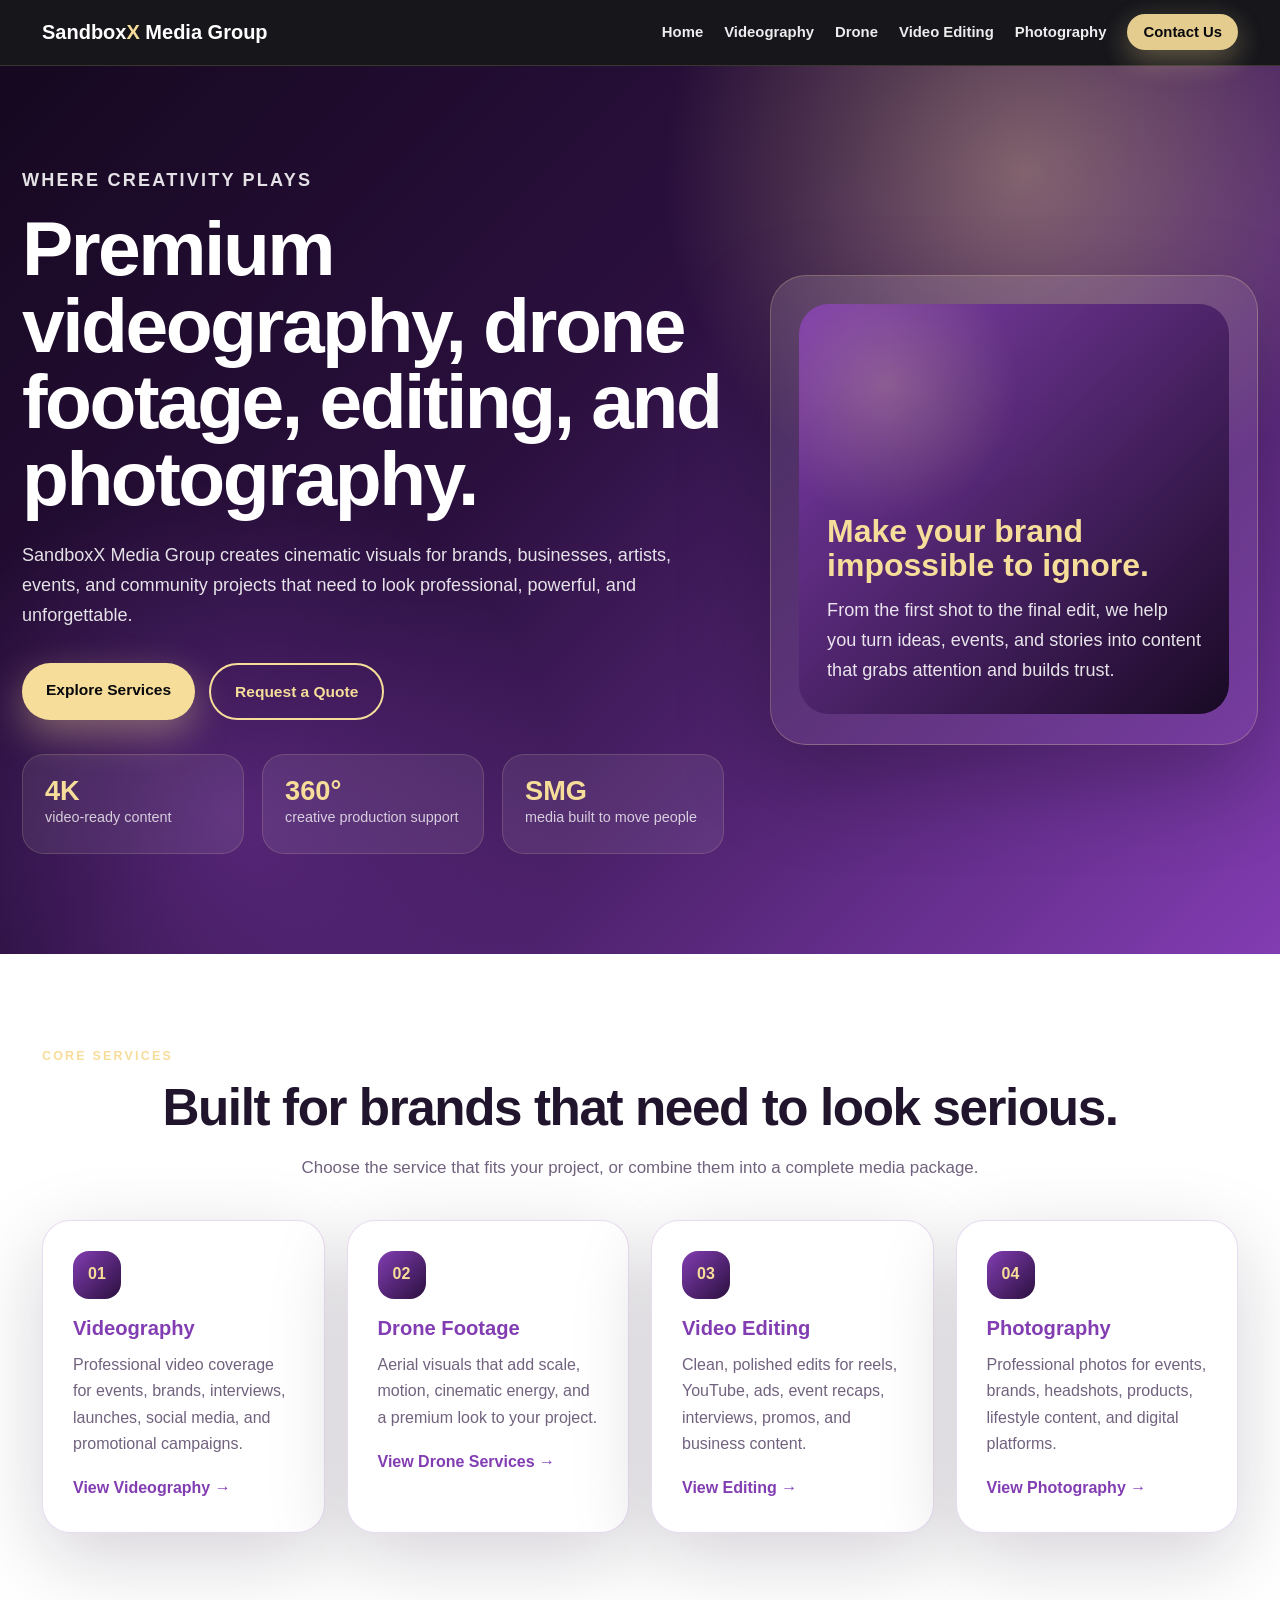
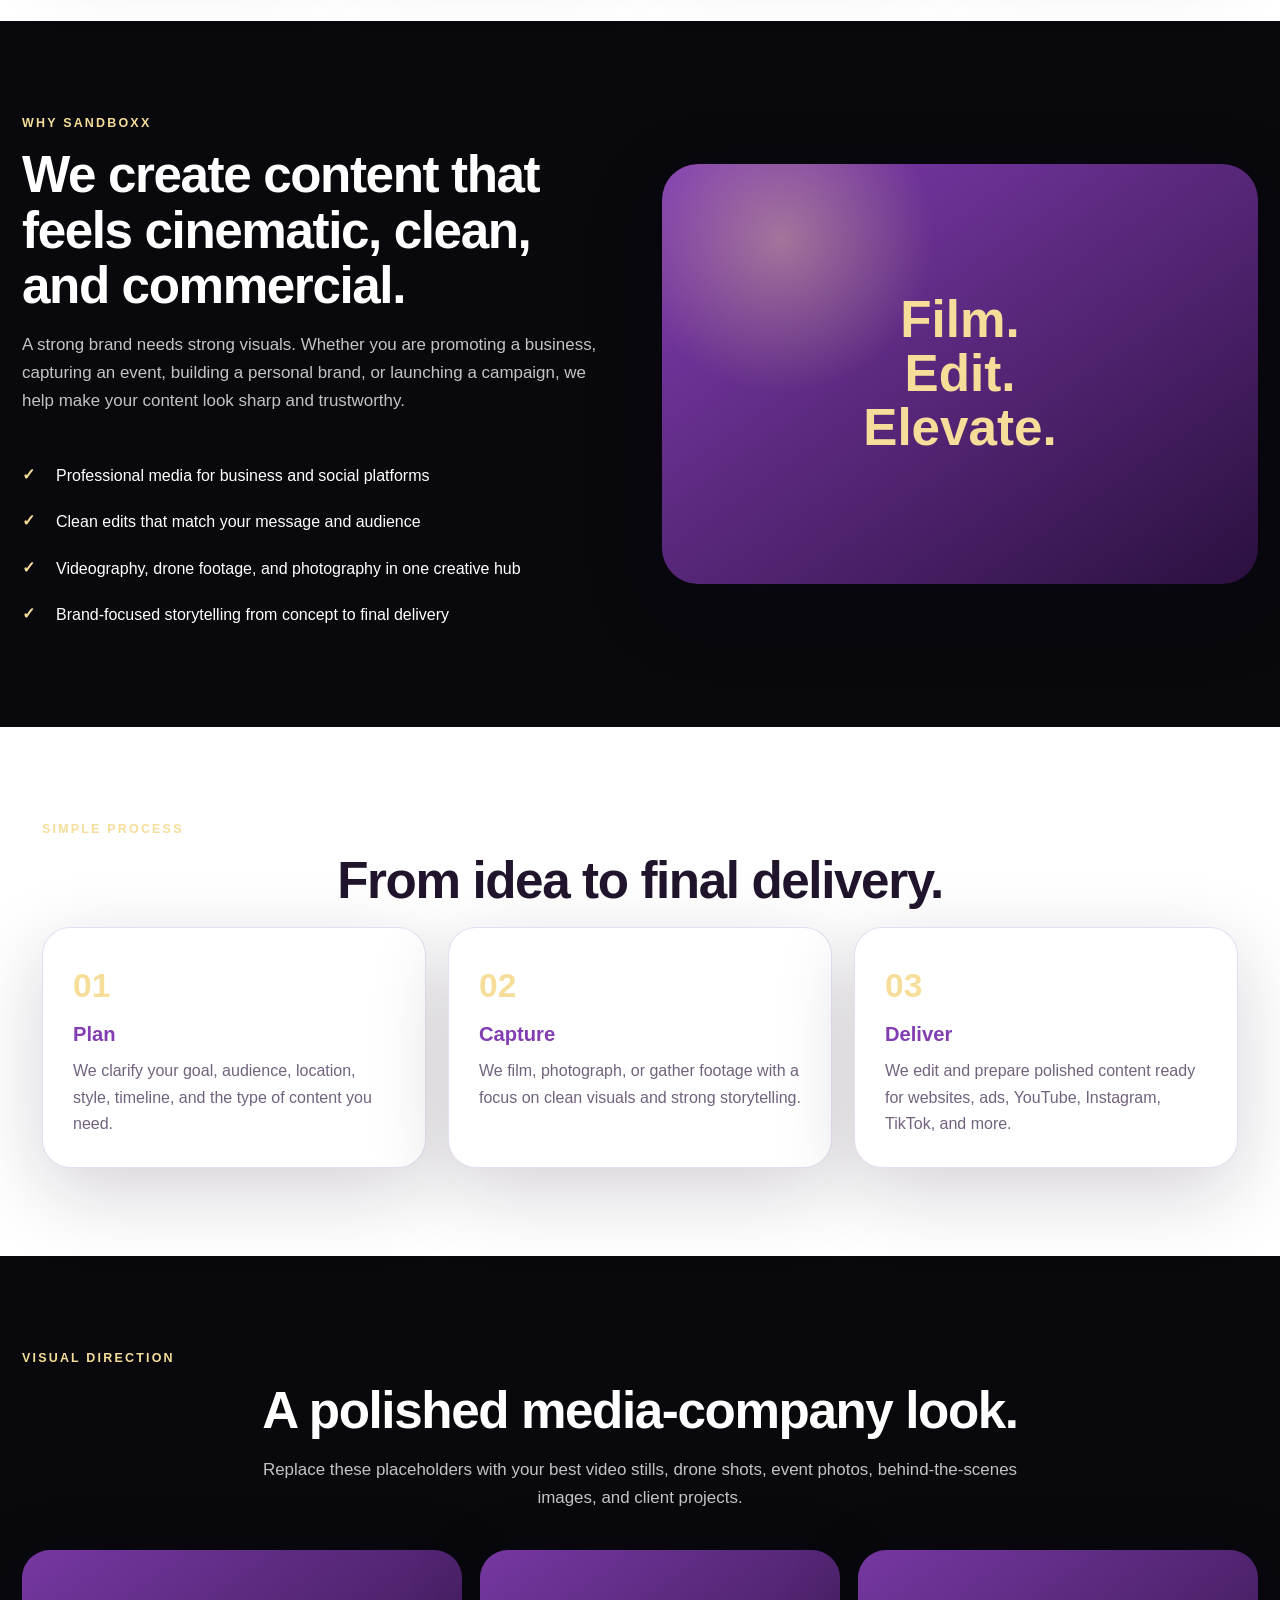
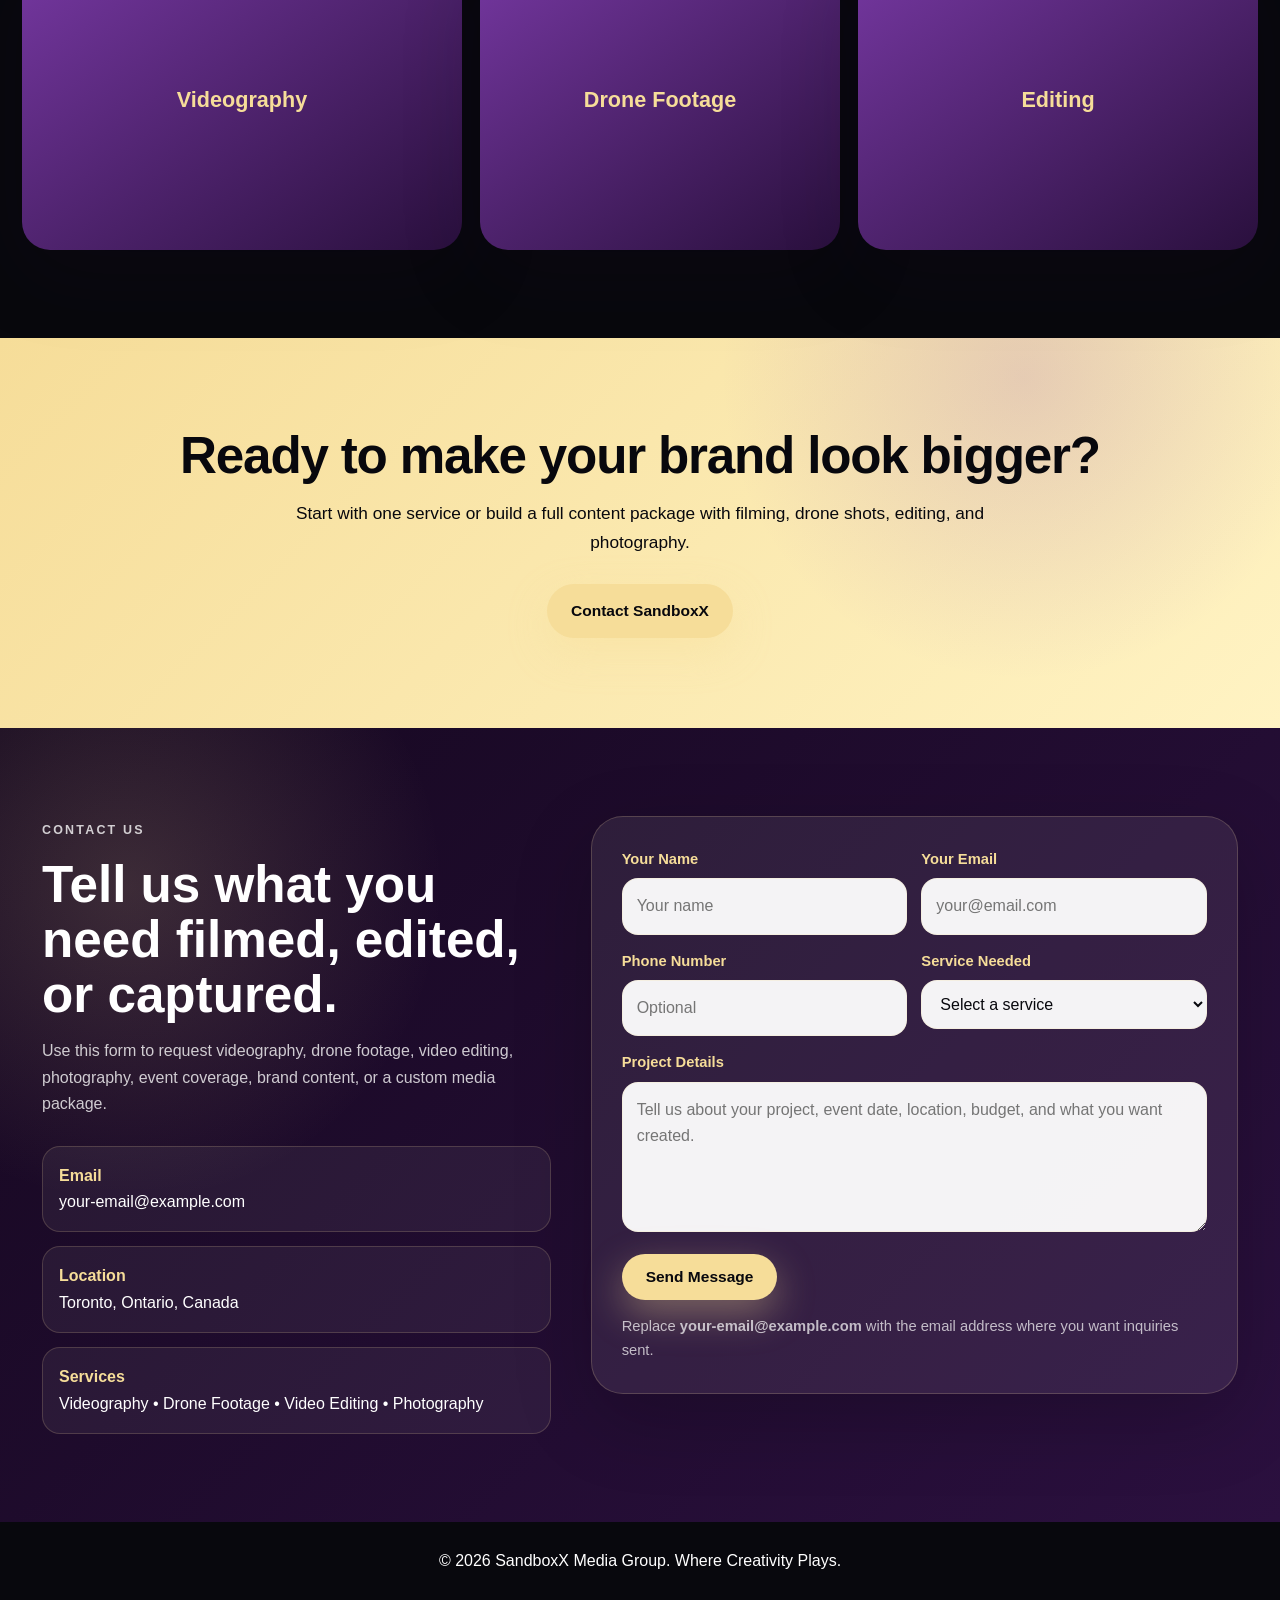
==== index.html @ 123b8647 "Add files via upload" ====
<!DOCTYPE html><html lang="en"><head><meta charset="UTF-8"><meta name="viewport" content="width=device-width, initial-scale=1.0"><title>SandboxX Media Group | Videography, Drone, Editing & Photography</title><meta name="description" content="SandboxX Media Group is a Canadian creative media company offering professional videography, drone footage, video editing, and photography for brands, businesses, events, artists, and community projects."><meta property="og:title" content="SandboxX Media Group | Videography, Drone, Editing & Photography"><meta property="og:description" content="SandboxX Media Group is a Canadian creative media company offering professional videography, drone footage, video editing, and photography for brands, businesses, events, artists, and community projects."><meta property="og:type" content="website"><link rel="stylesheet" href="style.css"></head><body><header class="site-header"><nav class="navbar"><a href="index.html" class="logo">Sandbox<span>X</span> Media Group</a><button class="menu-toggle" id="menuToggle" aria-label="Open menu">☰</button><ul class="nav-links" id="navLinks"><li><a href="index.html">Home</a></li><li><a href="videography.html">Videography</a></li><li><a href="drone.html">Drone</a></li><li><a href="editing.html">Video Editing</a></li><li><a href="photography.html">Photography</a></li><li><a class="nav-button" href="index.html#contact">Contact Us</a></li></ul></nav></header><main><section class="hero"><div class="hero-inner"><div><p class="eyebrow">Where Creativity Plays</p><h1>Premium videography, drone footage, editing, and photography.</h1><p>SandboxX Media Group creates cinematic visuals for brands, businesses, artists, events, and community projects that need to look professional, powerful, and unforgettable.</p><div class="hero-actions"><a href="videography.html" class="btn btn-primary">Explore Services</a><a href="#contact" class="btn btn-secondary">Request a Quote</a></div><div class="stats"><div class="stat"><strong>4K</strong><span>video-ready content</span></div><div class="stat"><strong>360°</strong><span>creative production support</span></div><div class="stat"><strong>SMG</strong><span>media built to move people</span></div></div></div><div class="hero-panel"><div class="camera-card"><h2>Make your brand impossible to ignore.</h2><p>From the first shot to the final edit, we help you turn ideas, events, and stories into content that grabs attention and builds trust.</p></div></div></div></section><section class="section"><p class="eyebrow center">Core Services</p><h2 class="center">Built for brands that need to look serious.</h2><p class="section-intro center">Choose the service that fits your project, or combine them into a complete media package.</p><div class="grid service-grid"><article class="card"><div class="card-icon">01</div><h3>Videography</h3><p>Professional video coverage for events, brands, interviews, launches, social media, and promotional campaigns.</p><a class="card-link" href="videography.html">View Videography →</a></article><article class="card"><div class="card-icon">02</div><h3>Drone Footage</h3><p>Aerial visuals that add scale, motion, cinematic energy, and a premium look to your project.</p><a class="card-link" href="drone.html">View Drone Services →</a></article><article class="card"><div class="card-icon">03</div><h3>Video Editing</h3><p>Clean, polished edits for reels, YouTube, ads, event recaps, interviews, promos, and business content.</p><a class="card-link" href="editing.html">View Editing →</a></article><article class="card"><div class="card-icon">04</div><h3>Photography</h3><p>Professional photos for events, brands, headshots, products, lifestyle content, and digital platforms.</p><a class="card-link" href="photography.html">View Photography →</a></article></div></section><section class="section section-dark"><div class="split"><div><p class="eyebrow">Why SandboxX</p><h2>We create content that feels cinematic, clean, and commercial.</h2><p class="section-intro" style="margin-left:0">A strong brand needs strong visuals. Whether you are promoting a business, capturing an event, building a personal brand, or launching a campaign, we help make your content look sharp and trustworthy.</p><ul class="check-list"><li>Professional media for business and social platforms</li><li>Clean edits that match your message and audience</li><li>Videography, drone footage, and photography in one creative hub</li><li>Brand-focused storytelling from concept to final delivery</li></ul></div><div class="visual-box">Film.<br>Edit.<br>Elevate.</div></div></section><section class="section"><p class="eyebrow center">Simple Process</p><h2 class="center">From idea to final delivery.</h2><div class="grid process-grid"><article class="card"><div class="process-number">01</div><h3>Plan</h3><p>We clarify your goal, audience, location, style, timeline, and the type of content you need.</p></article><article class="card"><div class="process-number">02</div><h3>Capture</h3><p>We film, photograph, or gather footage with a focus on clean visuals and strong storytelling.</p></article><article class="card"><div class="process-number">03</div><h3>Deliver</h3><p>We edit and prepare polished content ready for websites, ads, YouTube, Instagram, TikTok, and more.</p></article></div></section><section class="section section-dark"><p class="eyebrow center">Visual Direction</p><h2 class="center">A polished media-company look.</h2><p class="section-intro center">Replace these placeholders with your best video stills, drone shots, event photos, behind-the-scenes images, and client projects.</p><div class="gallery-strip"><div class="gallery-item tall">Videography</div><div class="gallery-item">Drone Footage</div><div class="gallery-item tall">Editing</div></div></section><section class="cta"><h2>Ready to make your brand look bigger?</h2><p>Start with one service or build a full content package with filming, drone shots, editing, and photography.</p><a href="#contact" class="btn btn-primary">Contact SandboxX</a></section><section class="contact-section" id="contact"><div class="contact-wrap"><div class="contact-details"><p class="eyebrow">Contact Us</p><h2>Tell us what you need filmed, edited, or captured.</h2><p>Use this form to request videography, drone footage, video editing, photography, event coverage, brand content, or a custom media package.</p><div class="contact-list"><div><strong>Email</strong>your-email@example.com</div><div><strong>Location</strong>Toronto, Ontario, Canada</div><div><strong>Services</strong>Videography • Drone Footage • Video Editing • Photography</div></div></div><form class="contact-form" action="https://formsubmit.co/your-email@example.com" method="POST"><input type="hidden" name="_subject" value="New SandboxX Media Group Website Inquiry"><input type="hidden" name="_captcha" value="false"><input type="hidden" name="_template" value="table"><div class="form-row"><div class="form-group"><label for="name">Your Name</label><input id="name" name="name" type="text" placeholder="Your name" required></div><div class="form-group"><label for="email">Your Email</label><input id="email" name="email" type="email" placeholder="your@email.com" required></div></div><div class="form-row"><div class="form-group"><label for="phone">Phone Number</label><input id="phone" name="phone" type="tel" placeholder="Optional"></div><div class="form-group"><label for="service">Service Needed</label><select id="service" name="service" required><option value="">Select a service</option><option>Videography</option><option>Drone Footage</option><option>Video Editing</option><option>Photography</option><option>Full Media Package</option><option>Other</option></select></div></div><div class="form-group"><label for="message">Project Details</label><textarea id="message" name="message" placeholder="Tell us about your project, event date, location, budget, and what you want created." required></textarea></div><button class="btn btn-primary" type="submit">Send Message</button><p class="form-note">Replace <strong>your-email@example.com</strong> with the email address where you want inquiries sent.</p></form></div></section></main><footer><p>© <span id="year"></span> SandboxX Media Group. Where Creativity Plays.</p></footer><script src="script.js"></script></body></html>
---- style.css ----
/* SandboxX Media Group Website | Purple #823db2 | Gold #f6dd99 */
:root{--purple:#823db2;--gold:#f6dd99;--dark:#08080d;--deep:#160820;--purple-dark:#2b103f;--white:#fff;--soft:#f8f4fb;--text:#21152d;--muted:#71627e;--line:rgba(130,61,178,.18);--shadow:0 24px 80px rgba(22,8,32,.18);--radius:28px}*{box-sizing:border-box;margin:0;padding:0}html{scroll-behavior:smooth}body{font-family:Arial,Helvetica,sans-serif;color:var(--text);background:#fff;line-height:1.65}a{text-decoration:none;color:inherit}.site-header{position:sticky;top:0;z-index:1000;background:rgba(8,8,13,.94);backdrop-filter:blur(16px);border-bottom:1px solid rgba(246,221,153,.16)}.navbar{max-width:1240px;margin:auto;padding:16px 22px;display:flex;align-items:center;justify-content:space-between}.logo{color:#fff;font-size:1.25rem;font-weight:900}.logo span{color:var(--gold)}.nav-links{list-style:none;display:flex;gap:21px;align-items:center}.nav-links a{color:#fff;font-size:.93rem;font-weight:800;opacity:.92;transition:.2s}.nav-links a:hover,.nav-links a.active{color:var(--gold);opacity:1}.nav-button{padding:10px 16px;border-radius:999px;background:var(--gold);color:#08080d!important;box-shadow:0 10px 30px rgba(246,221,153,.38)}.menu-toggle{display:none;background:transparent;border:none;color:#fff;font-size:2rem;cursor:pointer}.hero{min-height:92vh;color:#fff;display:flex;align-items:center;padding:100px 22px;background:radial-gradient(circle at 80% 12%,rgba(246,221,153,.38),transparent 28%),radial-gradient(circle at 18% 84%,rgba(130,61,178,.45),transparent 26%),linear-gradient(135deg,var(--deep),var(--purple-dark) 42%,var(--purple));overflow:hidden}.hero-inner{max-width:1240px;margin:auto;width:100%;display:grid;grid-template-columns:1.18fr .82fr;gap:46px;align-items:center}.eyebrow{display:inline-block;color:var(--gold);text-transform:uppercase;letter-spacing:2.2px;font-size:.78rem;font-weight:900;margin-bottom:14px}.hero h1,.page-hero h1{font-size:clamp(2.45rem,6vw,5.8rem);line-height:1;letter-spacing:-2.5px;margin-bottom:24px}.hero p,.page-hero p{font-size:1.13rem;color:rgba(255,255,255,.88);max-width:760px}.hero-actions,.actions{display:flex;flex-wrap:wrap;gap:14px;margin-top:32px}.btn{display:inline-block;border-radius:999px;padding:14px 24px;font-weight:900;transition:.2s;border:0;cursor:pointer;font-size:.97rem}.btn:hover{transform:translateY(-2px)}.btn-primary{background:var(--gold);color:#08080d;box-shadow:0 14px 38px rgba(246,221,153,.38)}.btn-secondary{color:var(--gold);border:2px solid var(--gold);background:transparent}.hero-panel{min-height:470px;border-radius:36px;padding:28px;background:linear-gradient(145deg,rgba(255,255,255,.12),rgba(255,255,255,.04));border:1px solid rgba(246,221,153,.25);box-shadow:0 35px 90px rgba(0,0,0,.25);overflow:hidden}.camera-card{height:100%;min-height:410px;border-radius:30px;background:radial-gradient(circle at 20% 20%,rgba(246,221,153,.24),transparent 28%),linear-gradient(135deg,rgba(130,61,178,.92),rgba(22,8,32,.96));display:flex;flex-direction:column;justify-content:flex-end;padding:28px}.camera-card h2{color:var(--gold);font-size:2rem;line-height:1.05;margin-bottom:14px}.stats{display:grid;grid-template-columns:repeat(3,1fr);gap:18px;margin-top:34px}.stat{padding:22px;border-radius:22px;background:rgba(255,255,255,.08);border:1px solid rgba(246,221,153,.16)}.stat strong{display:block;color:var(--gold);font-size:1.7rem;line-height:1}.stat span{color:rgba(255,255,255,.76);font-size:.9rem}.section{max-width:1240px;margin:auto;padding:88px 22px}.section-dark{max-width:none;background:var(--dark);color:#fff}.section-dark>*{max-width:1240px;margin-left:auto;margin-right:auto}.center{text-align:center}.section h2{font-size:clamp(2rem,4vw,3.5rem);line-height:1.08;letter-spacing:-1.4px;margin-bottom:18px}.section-intro{max-width:790px;margin:0 auto 38px;color:var(--muted);font-size:1.06rem}.section-dark .section-intro{color:rgba(255,255,255,.76)}.grid{display:grid;gap:22px}.service-grid{grid-template-columns:repeat(4,1fr)}.process-grid,.package-grid{grid-template-columns:repeat(3,1fr)}.card{border-radius:var(--radius);padding:30px;background:#fff;border:1px solid var(--line);box-shadow:var(--shadow);transition:.22s}.card:hover{transform:translateY(-6px);border-color:rgba(130,61,178,.34)}.section-dark .card{background:rgba(255,255,255,.07);border:1px solid rgba(246,221,153,.16);box-shadow:none}.card-icon{width:48px;height:48px;border-radius:16px;background:linear-gradient(135deg,var(--purple),var(--purple-dark));color:var(--gold);display:grid;place-items:center;font-weight:900;margin-bottom:18px}.card h3{color:var(--purple);font-size:1.26rem;line-height:1.15;margin-bottom:12px}.section-dark .card h3{color:var(--gold)}.card p{color:var(--muted)}.section-dark .card p{color:rgba(255,255,255,.75)}.card-link{display:inline-block;margin-top:18px;color:var(--purple);font-weight:900}.section-dark .card-link{color:var(--gold)}.split{display:grid;grid-template-columns:1fr 1fr;gap:44px;align-items:center}.visual-box{min-height:420px;border-radius:36px;background:radial-gradient(circle at 20% 18%,rgba(246,221,153,.38),transparent 26%),linear-gradient(145deg,var(--purple),var(--purple-dark));color:var(--gold);display:grid;place-items:center;text-align:center;padding:34px;box-shadow:var(--shadow);font-size:clamp(1.8rem,4vw,3.2rem);font-weight:900;line-height:1.05}.check-list{list-style:none;margin-top:22px}.check-list li{position:relative;padding:10px 0 10px 34px}.check-list li:before{content:'✓';position:absolute;left:0;top:9px;color:var(--purple);font-weight:900}.section-dark .check-list li:before{color:var(--gold)}.process-number{color:var(--gold);font-size:2.1rem;font-weight:900;margin-bottom:10px}.page-hero{color:#fff;padding:96px 22px;background:radial-gradient(circle at 78% 14%,rgba(246,221,153,.36),transparent 26%),linear-gradient(135deg,var(--deep),var(--purple-dark) 50%,var(--purple))}.page-hero-inner{max-width:1240px;margin:auto}.gallery-strip{display:grid;grid-template-columns:1.1fr .9fr 1fr;gap:18px;margin-top:38px}.gallery-item{min-height:230px;border-radius:28px;background:linear-gradient(145deg,rgba(130,61,178,.9),rgba(43,16,63,.96));color:var(--gold);display:grid;place-items:center;text-align:center;padding:24px;font-weight:900;font-size:1.35rem;box-shadow:var(--shadow)}.gallery-item.tall{min-height:300px}.cta{text-align:center;padding:90px 22px;background:radial-gradient(circle at 80% 10%,rgba(130,61,178,.18),transparent 28%),linear-gradient(135deg,var(--gold),#fff3c3);color:#08080d}.cta h2{font-size:clamp(2rem,4vw,3.4rem);line-height:1.08;letter-spacing:-1.2px;margin-bottom:16px}.cta p{max-width:760px;margin:0 auto 28px;font-size:1.08rem}.contact-section{max-width:none;background:radial-gradient(circle at 10% 20%,rgba(246,221,153,.16),transparent 24%),linear-gradient(135deg,var(--deep),var(--purple-dark));color:#fff}.contact-wrap{max-width:1240px;margin:auto;padding:88px 22px;display:grid;grid-template-columns:.88fr 1.12fr;gap:40px;align-items:start}.contact-details h2{font-size:clamp(2rem,4vw,3.2rem);line-height:1.08;margin-bottom:16px}.contact-details p{color:rgba(255,255,255,.78);margin-bottom:16px}.contact-list{margin-top:28px;display:grid;gap:14px}.contact-list div{border:1px solid rgba(246,221,153,.18);background:rgba(255,255,255,.06);padding:16px;border-radius:18px}.contact-list strong{display:block;color:var(--gold)}.contact-form{background:rgba(255,255,255,.08);border:1px solid rgba(246,221,153,.2);border-radius:32px;padding:30px;box-shadow:0 25px 80px rgba(0,0,0,.2)}.form-row{display:grid;grid-template-columns:1fr 1fr;gap:14px}.form-group{margin-bottom:14px}label{display:block;color:var(--gold);font-weight:800;margin-bottom:7px;font-size:.92rem}input,select,textarea{width:100%;border:1px solid rgba(246,221,153,.22);background:rgba(255,255,255,.95);color:#08080d;padding:14px;border-radius:16px;font:inherit;outline:0}textarea{min-height:150px;resize:vertical}input:focus,select:focus,textarea:focus{border-color:var(--gold);box-shadow:0 0 0 4px rgba(246,221,153,.18)}.form-note{color:rgba(255,255,255,.7);margin-top:14px;font-size:.92rem}footer{background:var(--dark);color:#fff;text-align:center;padding:26px 18px}@media(max-width:1000px){.hero-inner,.split,.service-grid,.process-grid,.package-grid,.gallery-strip,.contact-wrap{grid-template-columns:1fr}.hero{min-height:auto}.stats{grid-template-columns:1fr}}@media(max-width:780px){.menu-toggle{display:block}.nav-links{display:none;position:absolute;top:67px;left:0;right:0;background:var(--dark);flex-direction:column;padding:22px;text-align:center;border-bottom:1px solid rgba(246,221,153,.15)}.nav-links.active{display:flex}.form-row{grid-template-columns:1fr}.hero h1,.page-hero h1{letter-spacing:-1.4px}.section,.contact-wrap{padding:70px 18px}}
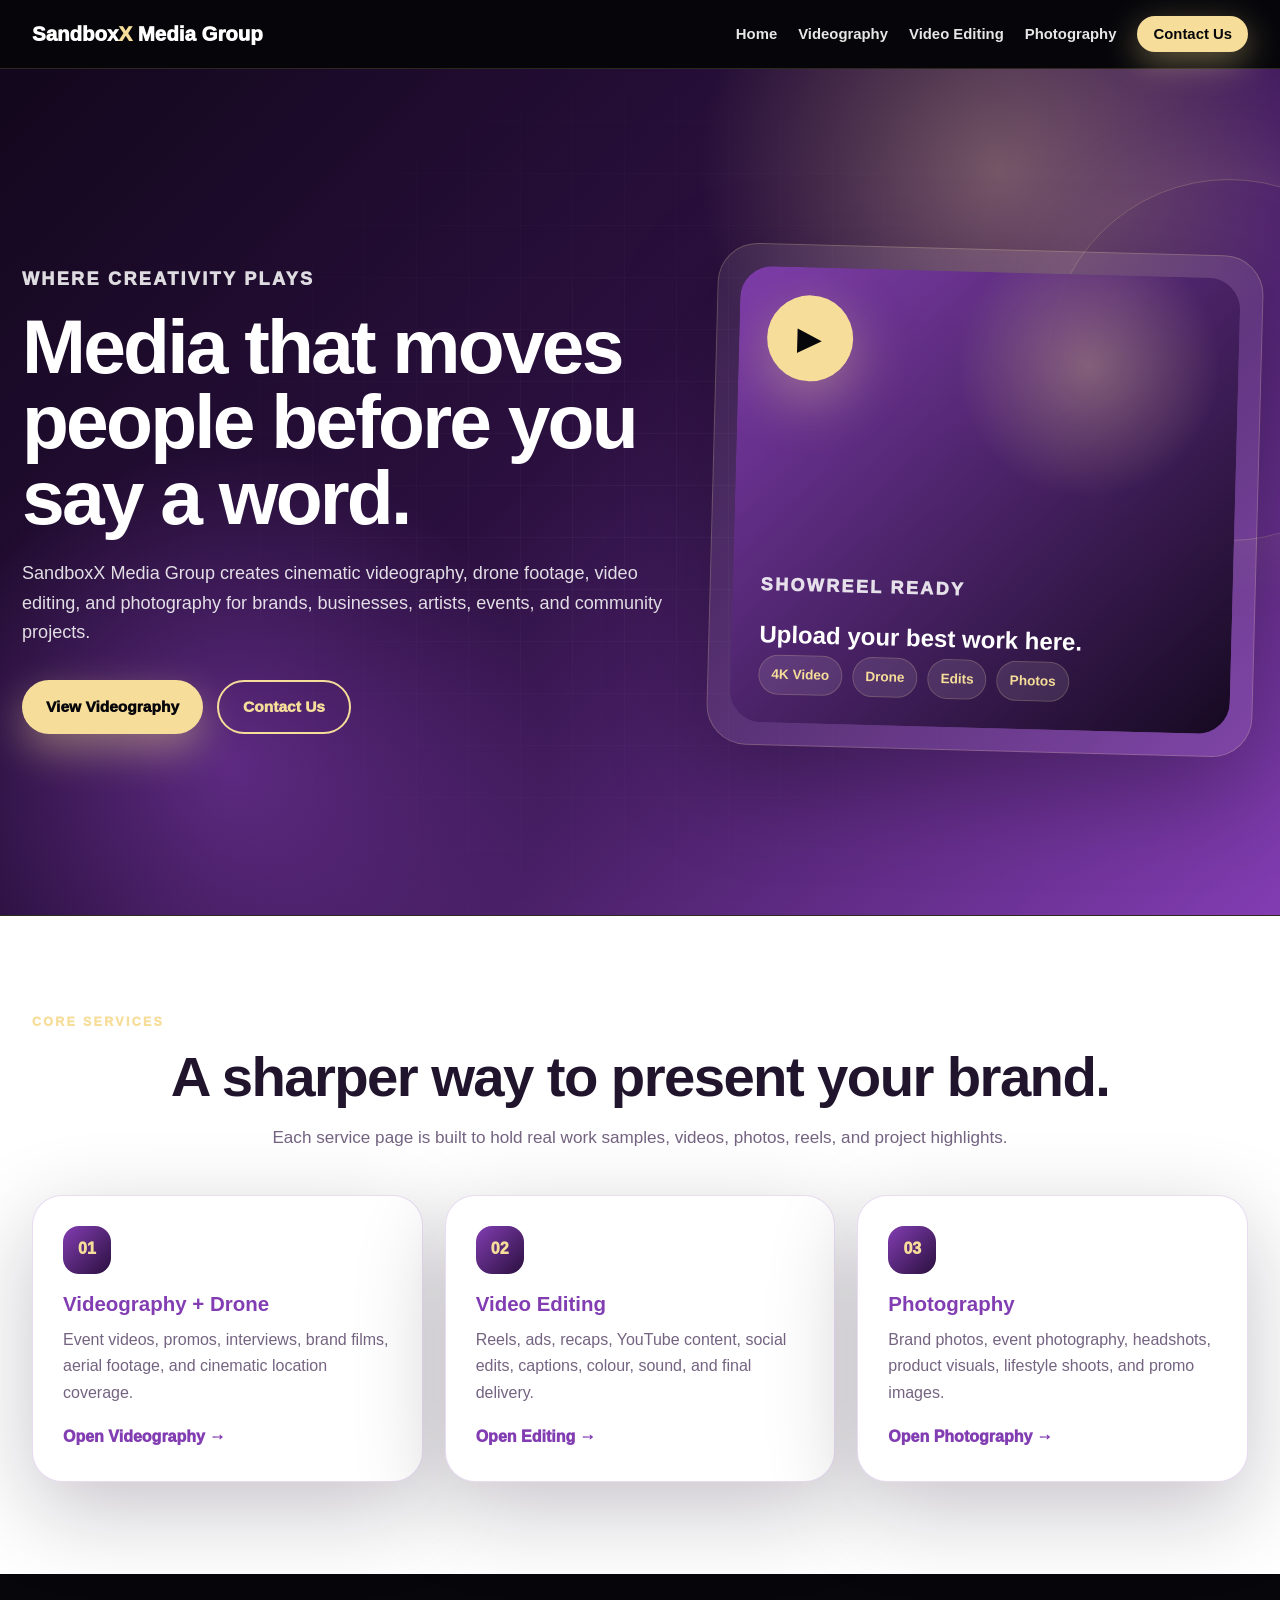
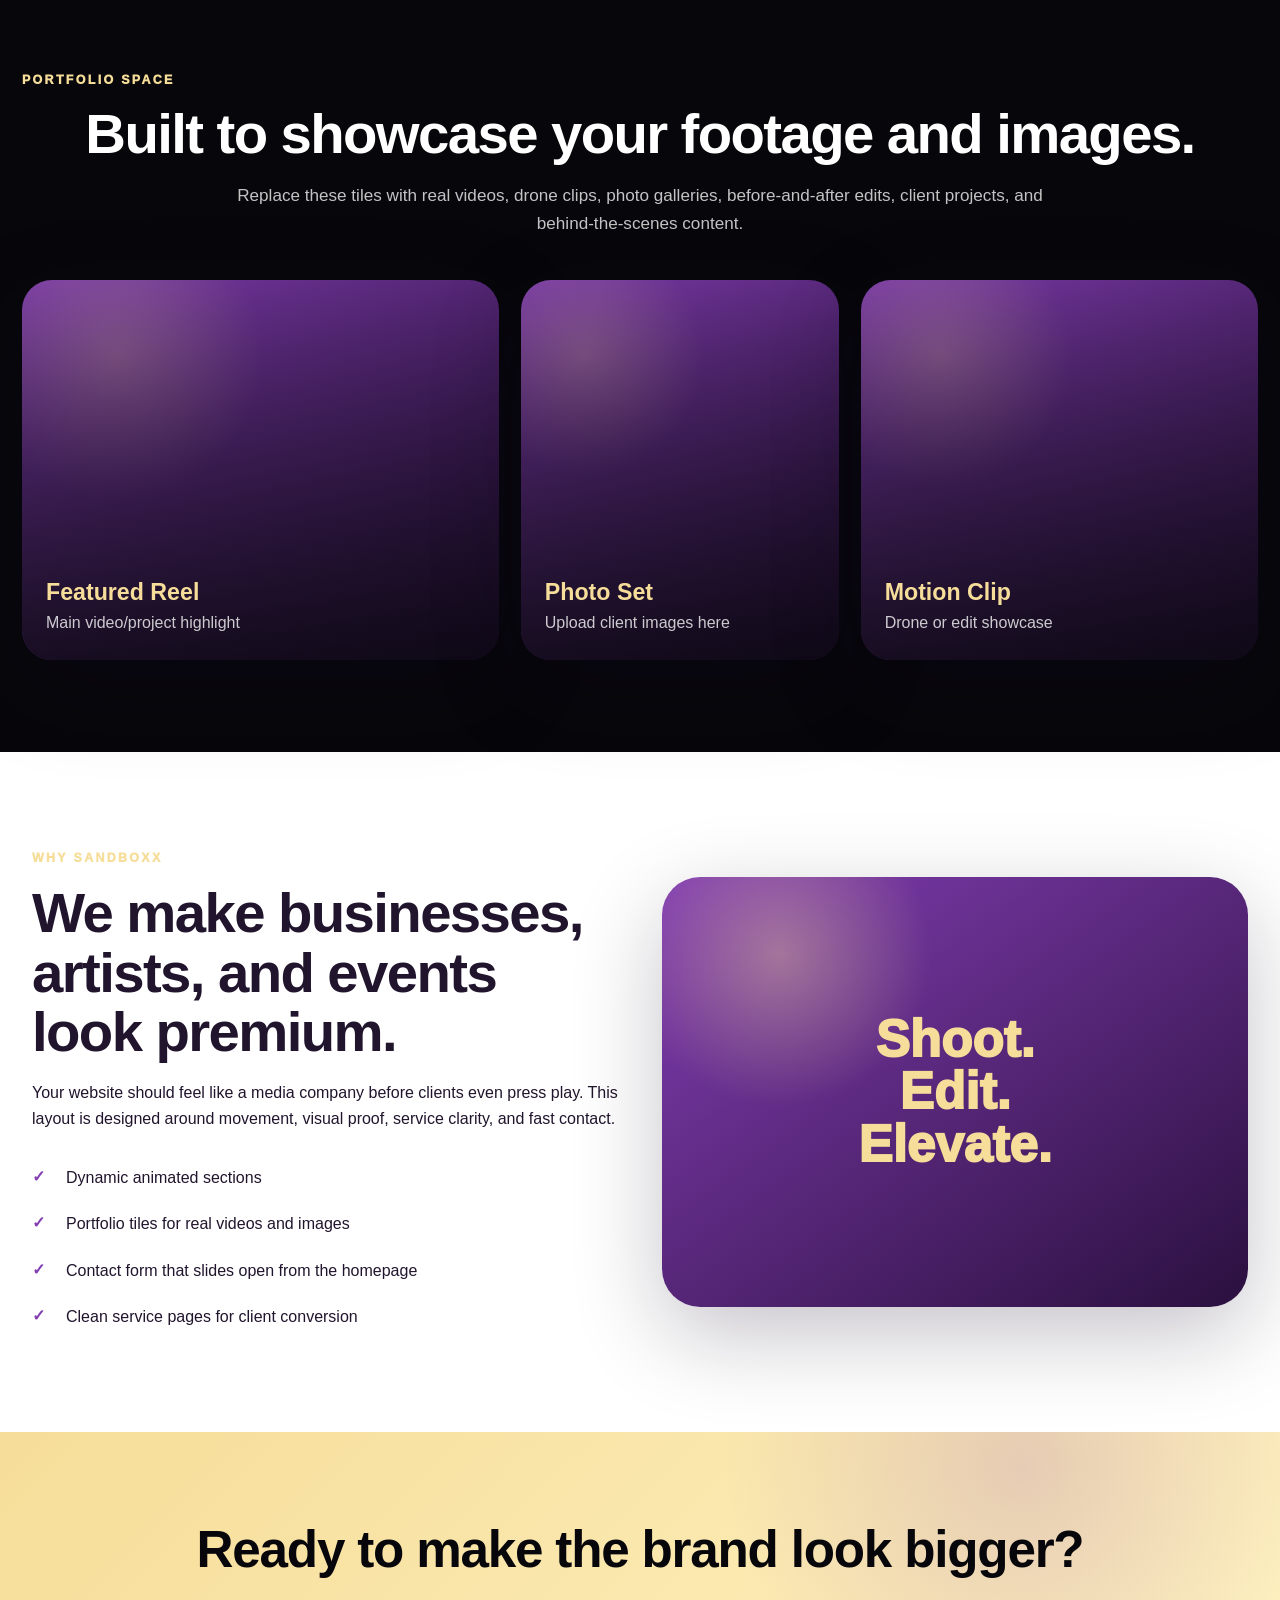
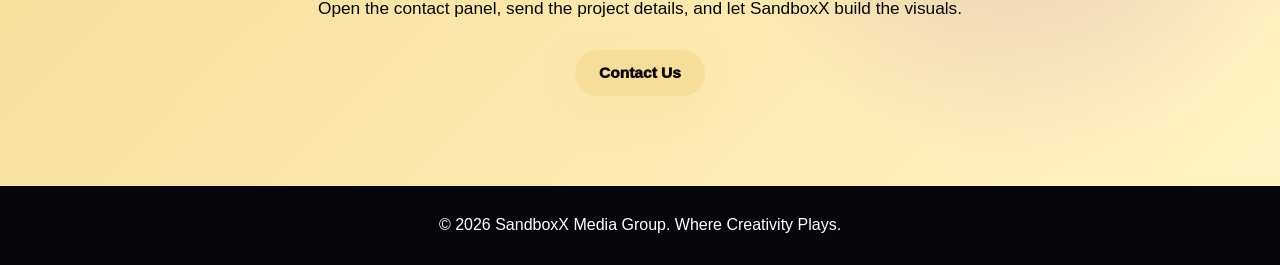
==== commit ed43fef0: "Add files via upload" ====
--- a/index.html
+++ b/index.html
@@ -1 +1 @@
-<!DOCTYPE html><html lang="en"><head><meta charset="UTF-8"><meta name="viewport" content="width=device-width, initial-scale=1.0"><title>SandboxX Media Group | Videography, Drone, Editing & Photography</title><meta name="description" content="SandboxX Media Group is a Canadian creative media company offering professional videography, drone footage, video editing, and photography for brands, businesses, events, artists, and community projects."><meta property="og:title" content="SandboxX Media Group | Videography, Drone, Editing & Photography"><meta property="og:description" content="SandboxX Media Group is a Canadian creative media company offering professional videography, drone footage, video editing, and photography for brands, businesses, events, artists, and community projects."><meta property="og:type" content="website"><link rel="stylesheet" href="style.css"></head><body><header class="site-header"><nav class="navbar"><a href="index.html" class="logo">Sandbox<span>X</span> Media Group</a><button class="menu-toggle" id="menuToggle" aria-label="Open menu">☰</button><ul class="nav-links" id="navLinks"><li><a href="index.html">Home</a></li><li><a href="videography.html">Videography</a></li><li><a href="drone.html">Drone</a></li><li><a href="editing.html">Video Editing</a></li><li><a href="photography.html">Photography</a></li><li><a class="nav-button" href="index.html#contact">Contact Us</a></li></ul></nav></header><main><section class="hero"><div class="hero-inner"><div><p class="eyebrow">Where Creativity Plays</p><h1>Premium videography, drone footage, editing, and photography.</h1><p>SandboxX Media Group creates cinematic visuals for brands, businesses, artists, events, and community projects that need to look professional, powerful, and unforgettable.</p><div class="hero-actions"><a href="videography.html" class="btn btn-primary">Explore Services</a><a href="#contact" class="btn btn-secondary">Request a Quote</a></div><div class="stats"><div class="stat"><strong>4K</strong><span>video-ready content</span></div><div class="stat"><strong>360°</strong><span>creative production support</span></div><div class="stat"><strong>SMG</strong><span>media built to move people</span></div></div></div><div class="hero-panel"><div class="camera-card"><h2>Make your brand impossible to ignore.</h2><p>From the first shot to the final edit, we help you turn ideas, events, and stories into content that grabs attention and builds trust.</p></div></div></div></section><section class="section"><p class="eyebrow center">Core Services</p><h2 class="center">Built for brands that need to look serious.</h2><p class="section-intro center">Choose the service that fits your project, or combine them into a complete media package.</p><div class="grid service-grid"><article class="card"><div class="card-icon">01</div><h3>Videography</h3><p>Professional video coverage for events, brands, interviews, launches, social media, and promotional campaigns.</p><a class="card-link" href="videography.html">View Videography →</a></article><article class="card"><div class="card-icon">02</div><h3>Drone Footage</h3><p>Aerial visuals that add scale, motion, cinematic energy, and a premium look to your project.</p><a class="card-link" href="drone.html">View Drone Services →</a></article><article class="card"><div class="card-icon">03</div><h3>Video Editing</h3><p>Clean, polished edits for reels, YouTube, ads, event recaps, interviews, promos, and business content.</p><a class="card-link" href="editing.html">View Editing →</a></article><article class="card"><div class="card-icon">04</div><h3>Photography</h3><p>Professional photos for events, brands, headshots, products, lifestyle content, and digital platforms.</p><a class="card-link" href="photography.html">View Photography →</a></article></div></section><section class="section section-dark"><div class="split"><div><p class="eyebrow">Why SandboxX</p><h2>We create content that feels cinematic, clean, and commercial.</h2><p class="section-intro" style="margin-left:0">A strong brand needs strong visuals. Whether you are promoting a business, capturing an event, building a personal brand, or launching a campaign, we help make your content look sharp and trustworthy.</p><ul class="check-list"><li>Professional media for business and social platforms</li><li>Clean edits that match your message and audience</li><li>Videography, drone footage, and photography in one creative hub</li><li>Brand-focused storytelling from concept to final delivery</li></ul></div><div class="visual-box">Film.<br>Edit.<br>Elevate.</div></div></section><section class="section"><p class="eyebrow center">Simple Process</p><h2 class="center">From idea to final delivery.</h2><div class="grid process-grid"><article class="card"><div class="process-number">01</div><h3>Plan</h3><p>We clarify your goal, audience, location, style, timeline, and the type of content you need.</p></article><article class="card"><div class="process-number">02</div><h3>Capture</h3><p>We film, photograph, or gather footage with a focus on clean visuals and strong storytelling.</p></article><article class="card"><div class="process-number">03</div><h3>Deliver</h3><p>We edit and prepare polished content ready for websites, ads, YouTube, Instagram, TikTok, and more.</p></article></div></section><section class="section section-dark"><p class="eyebrow center">Visual Direction</p><h2 class="center">A polished media-company look.</h2><p class="section-intro center">Replace these placeholders with your best video stills, drone shots, event photos, behind-the-scenes images, and client projects.</p><div class="gallery-strip"><div class="gallery-item tall">Videography</div><div class="gallery-item">Drone Footage</div><div class="gallery-item tall">Editing</div></div></section><section class="cta"><h2>Ready to make your brand look bigger?</h2><p>Start with one service or build a full content package with filming, drone shots, editing, and photography.</p><a href="#contact" class="btn btn-primary">Contact SandboxX</a></section><section class="contact-section" id="contact"><div class="contact-wrap"><div class="contact-details"><p class="eyebrow">Contact Us</p><h2>Tell us what you need filmed, edited, or captured.</h2><p>Use this form to request videography, drone footage, video editing, photography, event coverage, brand content, or a custom media package.</p><div class="contact-list"><div><strong>Email</strong>your-email@example.com</div><div><strong>Location</strong>Toronto, Ontario, Canada</div><div><strong>Services</strong>Videography • Drone Footage • Video Editing • Photography</div></div></div><form class="contact-form" action="https://formsubmit.co/your-email@example.com" method="POST"><input type="hidden" name="_subject" value="New SandboxX Media Group Website Inquiry"><input type="hidden" name="_captcha" value="false"><input type="hidden" name="_template" value="table"><div class="form-row"><div class="form-group"><label for="name">Your Name</label><input id="name" name="name" type="text" placeholder="Your name" required></div><div class="form-group"><label for="email">Your Email</label><input id="email" name="email" type="email" placeholder="your@email.com" required></div></div><div class="form-row"><div class="form-group"><label for="phone">Phone Number</label><input id="phone" name="phone" type="tel" placeholder="Optional"></div><div class="form-group"><label for="service">Service Needed</label><select id="service" name="service" required><option value="">Select a service</option><option>Videography</option><option>Drone Footage</option><option>Video Editing</option><option>Photography</option><option>Full Media Package</option><option>Other</option></select></div></div><div class="form-group"><label for="message">Project Details</label><textarea id="message" name="message" placeholder="Tell us about your project, event date, location, budget, and what you want created." required></textarea></div><button class="btn btn-primary" type="submit">Send Message</button><p class="form-note">Replace <strong>your-email@example.com</strong> with the email address where you want inquiries sent.</p></form></div></section></main><footer><p>© <span id="year"></span> SandboxX Media Group. Where Creativity Plays.</p></footer><script src="script.js"></script></body></html>+<!DOCTYPE html><html lang="en"><head><meta charset="UTF-8"/><meta name="viewport" content="width=device-width, initial-scale=1.0"/><title>SandboxX Media Group | Dynamic Videography, Editing & Photography</title><meta name="description" content="SandboxX Media Group creates cinematic videography, drone footage, video editing, and photography for brands, businesses, artists, events, and community projects."/><meta property="og:title" content="SandboxX Media Group | Dynamic Videography, Editing & Photography"/><meta property="og:description" content="SandboxX Media Group creates cinematic videography, drone footage, video editing, and photography for brands, businesses, artists, events, and community projects."/><meta property="og:type" content="website"/><link rel="stylesheet" href="style.css"/></head><body><header class="site-header"><nav class="navbar"><a href="index.html" class="logo">Sandbox<span>X</span> Media Group</a><button class="menu-toggle" id="menuToggle" aria-label="Open menu">☰</button><ul class="nav-links" id="navLinks"><li><a href="index.html">Home</a></li><li><a href="videography.html">Videography</a></li><li><a href="editing.html">Video Editing</a></li><li><a href="photography.html">Photography</a></li><li><button class="contact-trigger nav-button" data-contact-toggle>Contact Us</button></li></ul></nav></header><main><section class="hero"><div class="hero-inner"><div><p class="eyebrow">Where Creativity Plays</p><h1>Media that moves people before you say a word.</h1><p>SandboxX Media Group creates cinematic videography, drone footage, video editing, and photography for brands, businesses, artists, events, and community projects.</p><div class="actions"><a href="videography.html" class="btn btn-primary">View Videography</a><button class="btn btn-secondary" data-contact-toggle>Contact Us</button></div></div><div class="reel-frame"><div class="reel-screen"><div class="play-button">▶</div><div><p class="eyebrow">Showreel Ready</p><h2>Upload your best work here.</h2><div class="reel-tags"><span>4K Video</span><span>Drone</span><span>Edits</span><span>Photos</span></div></div></div></div></div></section><section class="contact-panel" id="contactPanel"><div class="contact-wrap"><div class="contact-details"><p class="eyebrow">Contact SandboxX</p><h2>Tell us what you need filmed, edited, or captured.</h2><p>Use this form to request videography, drone footage, video editing, photography, event coverage, brand content, or a custom media package.</p><p><strong>Email:</strong> your-email@example.com</p><p><strong>Location:</strong> Toronto, Ontario, Canada</p></div><form class="contact-form" action="https://formsubmit.co/your-email@example.com" method="POST"><input type="hidden" name="_subject" value="New SandboxX Media Group Website Inquiry"/><input type="hidden" name="_captcha" value="false"/><input type="hidden" name="_template" value="table"/><div class="form-row"><div class="form-group"><label for="name">Your Name</label><input id="name" name="name" type="text" placeholder="Your name" required/></div><div class="form-group"><label for="email">Your Email</label><input id="email" name="email" type="email" placeholder="your@email.com" required/></div></div><div class="form-row"><div class="form-group"><label for="phone">Phone Number</label><input id="phone" name="phone" type="tel" placeholder="Optional"/></div><div class="form-group"><label for="service">Service Needed</label><select id="service" name="service" required><option value="">Select a service</option><option>Videography</option><option>Drone Footage</option><option>Video Editing</option><option>Photography</option><option>Full Media Package</option><option>Other</option></select></div></div><div class="form-group"><label for="message">Project Details</label><textarea id="message" name="message" placeholder="Tell us about your project, event date, location, budget, and what you want created." required></textarea></div><button class="btn btn-primary" type="submit">Send Message</button><p class="form-note">Replace <strong>your-email@example.com</strong> with your real email before publishing.</p></form></div></section><section class="section"><p class="eyebrow center">Core Services</p><h2 class="center reveal">A sharper way to present your brand.</h2><p class="section-intro center reveal">Each service page is built to hold real work samples, videos, photos, reels, and project highlights.</p><div class="grid service-grid"><article class="card reveal"><div class="card-icon">01</div><h3>Videography + Drone</h3><p>Event videos, promos, interviews, brand films, aerial footage, and cinematic location coverage.</p><a class="card-link" href="videography.html">Open Videography →</a></article><article class="card reveal"><div class="card-icon">02</div><h3>Video Editing</h3><p>Reels, ads, recaps, YouTube content, social edits, captions, colour, sound, and final delivery.</p><a class="card-link" href="editing.html">Open Editing →</a></article><article class="card reveal"><div class="card-icon">03</div><h3>Photography</h3><p>Brand photos, event photography, headshots, product visuals, lifestyle shoots, and promo images.</p><a class="card-link" href="photography.html">Open Photography →</a></article></div></section><section class="section section-dark"><p class="eyebrow center">Portfolio Space</p><h2 class="center reveal">Built to showcase your footage and images.</h2><p class="section-intro center reveal">Replace these tiles with real videos, drone clips, photo galleries, before-and-after edits, client projects, and behind-the-scenes content.</p><div class="grid media-grid"><article class="media-tile tall reveal"><!-- <video src="assets/video-1.mp4" autoplay muted loop playsinline></video> --><div class="media-tile-content"><h3>Featured Reel</h3><p>Main video/project highlight</p></div></article><article class="media-tile reveal"><!-- <img src="assets/photo-1.jpg" alt="Project photo" /> --><div class="media-tile-content"><h3>Photo Set</h3><p>Upload client images here</p></div></article><article class="media-tile tall reveal"><!-- <video src="assets/drone-1.mp4" autoplay muted loop playsinline></video> --><div class="media-tile-content"><h3>Motion Clip</h3><p>Drone or edit showcase</p></div></article></div></section><section class="section"><div class="split"><div class="reveal"><p class="eyebrow">Why SandboxX</p><h2>We make businesses, artists, and events look premium.</h2><p>Your website should feel like a media company before clients even press play. This layout is designed around movement, visual proof, service clarity, and fast contact.</p><ul class="check-list"><li>Dynamic animated sections</li><li>Portfolio tiles for real videos and images</li><li>Contact form that slides open from the homepage</li><li>Clean service pages for client conversion</li></ul></div><div class="visual-box reveal">Shoot.<br>Edit.<br>Elevate.</div></div></section><section class="cta"><h2>Ready to make the brand look bigger?</h2><p>Open the contact panel, send the project details, and let SandboxX build the visuals.</p><button class="btn btn-primary" data-contact-toggle>Contact Us</button></section></main><footer><p>© <span id="year"></span> SandboxX Media Group. Where Creativity Plays.</p></footer><script src="script.js"></script></body></html>
--- a/style.css
+++ b/style.css
@@ -1,2 +1,2 @@
-/* SandboxX Media Group Website | Purple #823db2 | Gold #f6dd99 */
-:root{--purple:#823db2;--gold:#f6dd99;--dark:#08080d;--deep:#160820;--purple-dark:#2b103f;--white:#fff;--soft:#f8f4fb;--text:#21152d;--muted:#71627e;--line:rgba(130,61,178,.18);--shadow:0 24px 80px rgba(22,8,32,.18);--radius:28px}*{box-sizing:border-box;margin:0;padding:0}html{scroll-behavior:smooth}body{font-family:Arial,Helvetica,sans-serif;color:var(--text);background:#fff;line-height:1.65}a{text-decoration:none;color:inherit}.site-header{position:sticky;top:0;z-index:1000;background:rgba(8,8,13,.94);backdrop-filter:blur(16px);border-bottom:1px solid rgba(246,221,153,.16)}.navbar{max-width:1240px;margin:auto;padding:16px 22px;display:flex;align-items:center;justify-content:space-between}.logo{color:#fff;font-size:1.25rem;font-weight:900}.logo span{color:var(--gold)}.nav-links{list-style:none;display:flex;gap:21px;align-items:center}.nav-links a{color:#fff;font-size:.93rem;font-weight:800;opacity:.92;transition:.2s}.nav-links a:hover,.nav-links a.active{color:var(--gold);opacity:1}.nav-button{padding:10px 16px;border-radius:999px;background:var(--gold);color:#08080d!important;box-shadow:0 10px 30px rgba(246,221,153,.38)}.menu-toggle{display:none;background:transparent;border:none;color:#fff;font-size:2rem;cursor:pointer}.hero{min-height:92vh;color:#fff;display:flex;align-items:center;padding:100px 22px;background:radial-gradient(circle at 80% 12%,rgba(246,221,153,.38),transparent 28%),radial-gradient(circle at 18% 84%,rgba(130,61,178,.45),transparent 26%),linear-gradient(135deg,var(--deep),var(--purple-dark) 42%,var(--purple));overflow:hidden}.hero-inner{max-width:1240px;margin:auto;width:100%;display:grid;grid-template-columns:1.18fr .82fr;gap:46px;align-items:center}.eyebrow{display:inline-block;color:var(--gold);text-transform:uppercase;letter-spacing:2.2px;font-size:.78rem;font-weight:900;margin-bottom:14px}.hero h1,.page-hero h1{font-size:clamp(2.45rem,6vw,5.8rem);line-height:1;letter-spacing:-2.5px;margin-bottom:24px}.hero p,.page-hero p{font-size:1.13rem;color:rgba(255,255,255,.88);max-width:760px}.hero-actions,.actions{display:flex;flex-wrap:wrap;gap:14px;margin-top:32px}.btn{display:inline-block;border-radius:999px;padding:14px 24px;font-weight:900;transition:.2s;border:0;cursor:pointer;font-size:.97rem}.btn:hover{transform:translateY(-2px)}.btn-primary{background:var(--gold);color:#08080d;box-shadow:0 14px 38px rgba(246,221,153,.38)}.btn-secondary{color:var(--gold);border:2px solid var(--gold);background:transparent}.hero-panel{min-height:470px;border-radius:36px;padding:28px;background:linear-gradient(145deg,rgba(255,255,255,.12),rgba(255,255,255,.04));border:1px solid rgba(246,221,153,.25);box-shadow:0 35px 90px rgba(0,0,0,.25);overflow:hidden}.camera-card{height:100%;min-height:410px;border-radius:30px;background:radial-gradient(circle at 20% 20%,rgba(246,221,153,.24),transparent 28%),linear-gradient(135deg,rgba(130,61,178,.92),rgba(22,8,32,.96));display:flex;flex-direction:column;justify-content:flex-end;padding:28px}.camera-card h2{color:var(--gold);font-size:2rem;line-height:1.05;margin-bottom:14px}.stats{display:grid;grid-template-columns:repeat(3,1fr);gap:18px;margin-top:34px}.stat{padding:22px;border-radius:22px;background:rgba(255,255,255,.08);border:1px solid rgba(246,221,153,.16)}.stat strong{display:block;color:var(--gold);font-size:1.7rem;line-height:1}.stat span{color:rgba(255,255,255,.76);font-size:.9rem}.section{max-width:1240px;margin:auto;padding:88px 22px}.section-dark{max-width:none;background:var(--dark);color:#fff}.section-dark>*{max-width:1240px;margin-left:auto;margin-right:auto}.center{text-align:center}.section h2{font-size:clamp(2rem,4vw,3.5rem);line-height:1.08;letter-spacing:-1.4px;margin-bottom:18px}.section-intro{max-width:790px;margin:0 auto 38px;color:var(--muted);font-size:1.06rem}.section-dark .section-intro{color:rgba(255,255,255,.76)}.grid{display:grid;gap:22px}.service-grid{grid-template-columns:repeat(4,1fr)}.process-grid,.package-grid{grid-template-columns:repeat(3,1fr)}.card{border-radius:var(--radius);padding:30px;background:#fff;border:1px solid var(--line);box-shadow:var(--shadow);transition:.22s}.card:hover{transform:translateY(-6px);border-color:rgba(130,61,178,.34)}.section-dark .card{background:rgba(255,255,255,.07);border:1px solid rgba(246,221,153,.16);box-shadow:none}.card-icon{width:48px;height:48px;border-radius:16px;background:linear-gradient(135deg,var(--purple),var(--purple-dark));color:var(--gold);display:grid;place-items:center;font-weight:900;margin-bottom:18px}.card h3{color:var(--purple);font-size:1.26rem;line-height:1.15;margin-bottom:12px}.section-dark .card h3{color:var(--gold)}.card p{color:var(--muted)}.section-dark .card p{color:rgba(255,255,255,.75)}.card-link{display:inline-block;margin-top:18px;color:var(--purple);font-weight:900}.section-dark .card-link{color:var(--gold)}.split{display:grid;grid-template-columns:1fr 1fr;gap:44px;align-items:center}.visual-box{min-height:420px;border-radius:36px;background:radial-gradient(circle at 20% 18%,rgba(246,221,153,.38),transparent 26%),linear-gradient(145deg,var(--purple),var(--purple-dark));color:var(--gold);display:grid;place-items:center;text-align:center;padding:34px;box-shadow:var(--shadow);font-size:clamp(1.8rem,4vw,3.2rem);font-weight:900;line-height:1.05}.check-list{list-style:none;margin-top:22px}.check-list li{position:relative;padding:10px 0 10px 34px}.check-list li:before{content:'✓';position:absolute;left:0;top:9px;color:var(--purple);font-weight:900}.section-dark .check-list li:before{color:var(--gold)}.process-number{color:var(--gold);font-size:2.1rem;font-weight:900;margin-bottom:10px}.page-hero{color:#fff;padding:96px 22px;background:radial-gradient(circle at 78% 14%,rgba(246,221,153,.36),transparent 26%),linear-gradient(135deg,var(--deep),var(--purple-dark) 50%,var(--purple))}.page-hero-inner{max-width:1240px;margin:auto}.gallery-strip{display:grid;grid-template-columns:1.1fr .9fr 1fr;gap:18px;margin-top:38px}.gallery-item{min-height:230px;border-radius:28px;background:linear-gradient(145deg,rgba(130,61,178,.9),rgba(43,16,63,.96));color:var(--gold);display:grid;place-items:center;text-align:center;padding:24px;font-weight:900;font-size:1.35rem;box-shadow:var(--shadow)}.gallery-item.tall{min-height:300px}.cta{text-align:center;padding:90px 22px;background:radial-gradient(circle at 80% 10%,rgba(130,61,178,.18),transparent 28%),linear-gradient(135deg,var(--gold),#fff3c3);color:#08080d}.cta h2{font-size:clamp(2rem,4vw,3.4rem);line-height:1.08;letter-spacing:-1.2px;margin-bottom:16px}.cta p{max-width:760px;margin:0 auto 28px;font-size:1.08rem}.contact-section{max-width:none;background:radial-gradient(circle at 10% 20%,rgba(246,221,153,.16),transparent 24%),linear-gradient(135deg,var(--deep),var(--purple-dark));color:#fff}.contact-wrap{max-width:1240px;margin:auto;padding:88px 22px;display:grid;grid-template-columns:.88fr 1.12fr;gap:40px;align-items:start}.contact-details h2{font-size:clamp(2rem,4vw,3.2rem);line-height:1.08;margin-bottom:16px}.contact-details p{color:rgba(255,255,255,.78);margin-bottom:16px}.contact-list{margin-top:28px;display:grid;gap:14px}.contact-list div{border:1px solid rgba(246,221,153,.18);background:rgba(255,255,255,.06);padding:16px;border-radius:18px}.contact-list strong{display:block;color:var(--gold)}.contact-form{background:rgba(255,255,255,.08);border:1px solid rgba(246,221,153,.2);border-radius:32px;padding:30px;box-shadow:0 25px 80px rgba(0,0,0,.2)}.form-row{display:grid;grid-template-columns:1fr 1fr;gap:14px}.form-group{margin-bottom:14px}label{display:block;color:var(--gold);font-weight:800;margin-bottom:7px;font-size:.92rem}input,select,textarea{width:100%;border:1px solid rgba(246,221,153,.22);background:rgba(255,255,255,.95);color:#08080d;padding:14px;border-radius:16px;font:inherit;outline:0}textarea{min-height:150px;resize:vertical}input:focus,select:focus,textarea:focus{border-color:var(--gold);box-shadow:0 0 0 4px rgba(246,221,153,.18)}.form-note{color:rgba(255,255,255,.7);margin-top:14px;font-size:.92rem}footer{background:var(--dark);color:#fff;text-align:center;padding:26px 18px}@media(max-width:1000px){.hero-inner,.split,.service-grid,.process-grid,.package-grid,.gallery-strip,.contact-wrap{grid-template-columns:1fr}.hero{min-height:auto}.stats{grid-template-columns:1fr}}@media(max-width:780px){.menu-toggle{display:block}.nav-links{display:none;position:absolute;top:67px;left:0;right:0;background:var(--dark);flex-direction:column;padding:22px;text-align:center;border-bottom:1px solid rgba(246,221,153,.15)}.nav-links.active{display:flex}.form-row{grid-template-columns:1fr}.hero h1,.page-hero h1{letter-spacing:-1.4px}.section,.contact-wrap{padding:70px 18px}}
+/* SandboxX Media Group Dynamic Portfolio Website — Purple #823db2 | Gold #f6dd99 */
+:root{--purple:#823db2;--gold:#f6dd99;--deep:#12071c;--purple-dark:#2b103f;--black:#07070b;--white:#fff;--soft:#f8f4fb;--text:#21152d;--muted:#746381;--line:rgba(130,61,178,.18);--gold-glow:rgba(246,221,153,.42);--shadow:0 28px 90px rgba(15,5,28,.24);--radius:30px}*{box-sizing:border-box;margin:0;padding:0}html{scroll-behavior:smooth}body{font-family:Arial,Helvetica,sans-serif;background:var(--black);color:var(--text);line-height:1.65;overflow-x:hidden}a{text-decoration:none;color:inherit}.site-header{position:sticky;top:0;z-index:1000;background:rgba(7,7,11,.9);backdrop-filter:blur(18px);border-bottom:1px solid rgba(246,221,153,.16)}.navbar{max-width:1260px;margin:auto;padding:16px 22px;display:flex;align-items:center;justify-content:space-between}.logo{color:var(--white);font-size:1.28rem;font-weight:950}.logo span{color:var(--gold)}.nav-links{list-style:none;display:flex;align-items:center;gap:21px}.nav-links a,.contact-trigger{color:var(--white);font-size:.93rem;font-weight:800;opacity:.9;transition:.22s ease;cursor:pointer;border:0;background:transparent;font-family:inherit}.nav-links a:hover,.nav-links a.active,.contact-trigger:hover{color:var(--gold);opacity:1}.nav-button,.contact-trigger.nav-button{background:var(--gold);color:var(--black)!important;padding:10px 16px;border-radius:999px;box-shadow:0 10px 34px var(--gold-glow);opacity:1}.menu-toggle{display:none;border:none;background:none;color:var(--white);font-size:2rem;cursor:pointer}.hero,.page-hero{position:relative;color:var(--white);background:radial-gradient(circle at 78% 12%,rgba(246,221,153,.32),transparent 24%),radial-gradient(circle at 18% 82%,rgba(130,61,178,.58),transparent 25%),linear-gradient(135deg,var(--deep),var(--purple-dark) 44%,var(--purple));overflow:hidden}.hero{min-height:94vh;display:flex;align-items:center;padding:110px 22px 95px}.page-hero{padding:105px 22px}.hero:before,.page-hero:before{content:"";position:absolute;inset:0;background-image:linear-gradient(rgba(255,255,255,.035) 1px,transparent 1px),linear-gradient(90deg,rgba(255,255,255,.035) 1px,transparent 1px);background-size:52px 52px;mask-image:radial-gradient(circle at center,black,transparent 72%);pointer-events:none}.hero:after,.page-hero:after{content:"";position:absolute;width:360px;height:360px;right:-130px;top:110px;border-radius:50%;border:1px solid rgba(246,221,153,.22);box-shadow:0 0 90px rgba(246,221,153,.12);animation:floatOrb 8s ease-in-out infinite}@keyframes floatOrb{0%,100%{transform:translateY(0) rotate(0)}50%{transform:translateY(24px) rotate(12deg)}}.hero-inner,.page-hero-inner{position:relative;z-index:2;max-width:1260px;margin:auto;width:100%}.hero-inner{display:grid;grid-template-columns:1.08fr .92fr;gap:48px;align-items:center}.eyebrow{display:inline-block;color:var(--gold);text-transform:uppercase;letter-spacing:2.3px;font-size:.78rem;font-weight:950;margin-bottom:14px}.hero h1,.page-hero h1{font-size:clamp(2.5rem,6vw,6rem);line-height:.98;letter-spacing:-2.8px;margin-bottom:24px}.hero p,.page-hero p{font-size:1.13rem;color:rgba(255,255,255,.86);max-width:780px}.actions{display:flex;flex-wrap:wrap;gap:14px;margin-top:32px}.btn{display:inline-block;border-radius:999px;padding:14px 24px;font-weight:950;transition:.2s ease;border:none;cursor:pointer;font-size:.97rem;font-family:inherit}.btn:hover{transform:translateY(-3px)}.btn-primary{background:var(--gold);color:var(--black);box-shadow:0 16px 42px var(--gold-glow)}.btn-secondary{color:var(--gold);border:2px solid var(--gold);background:transparent}.reel-frame{min-height:500px;border-radius:40px;padding:22px;background:rgba(255,255,255,.08);border:1px solid rgba(246,221,153,.22);box-shadow:0 35px 100px rgba(0,0,0,.28);transform:rotate(1.5deg);animation:floatFrame 6s ease-in-out infinite}@keyframes floatFrame{0%,100%{transform:rotate(1.5deg) translateY(0)}50%{transform:rotate(-.6deg) translateY(-12px)}}.reel-screen{height:100%;min-height:456px;border-radius:32px;background:radial-gradient(circle at 70% 20%,rgba(246,221,153,.32),transparent 26%),linear-gradient(135deg,rgba(130,61,178,.92),rgba(18,7,28,.96));display:flex;flex-direction:column;justify-content:space-between;padding:28px;overflow:hidden;position:relative}.reel-screen:after{content:"";position:absolute;inset:0;background:linear-gradient(120deg,transparent 20%,rgba(255,255,255,.12) 45%,transparent 70%);transform:translateX(-100%);animation:shine 5s ease-in-out infinite}@keyframes shine{0%,60%{transform:translateX(-110%)}100%{transform:translateX(110%)}}.play-button{width:86px;height:86px;border-radius:50%;background:var(--gold);color:var(--black);display:grid;place-items:center;font-size:2rem;box-shadow:0 18px 60px var(--gold-glow)}.reel-tags{display:flex;flex-wrap:wrap;gap:10px}.reel-tags span{background:rgba(255,255,255,.1);border:1px solid rgba(246,221,153,.2);color:var(--gold);padding:8px 12px;border-radius:999px;font-weight:800;font-size:.85rem}main{background:var(--white)}.section{max-width:1260px;margin:auto;padding:92px 22px}.section-dark{max-width:none;background:var(--black);color:var(--white)}.section-dark>*{max-width:1260px;margin-left:auto;margin-right:auto}.center{text-align:center}.section h2{font-size:clamp(2rem,4.4vw,3.7rem);line-height:1.06;letter-spacing:-1.6px;margin-bottom:18px}.section-intro{max-width:820px;margin:0 auto 42px;color:var(--muted);font-size:1.07rem}.section-dark .section-intro{color:rgba(255,255,255,.76)}.grid{display:grid;gap:22px}.service-grid{grid-template-columns:repeat(3,1fr)}.media-grid{grid-template-columns:1.2fr .8fr 1fr}.package-grid{grid-template-columns:repeat(3,1fr)}.card{border-radius:var(--radius);padding:30px;background:var(--white);border:1px solid var(--line);box-shadow:var(--shadow);transition:.26s ease;position:relative;overflow:hidden}.card:before{content:"";position:absolute;inset:0;background:radial-gradient(circle at top right,rgba(246,221,153,.16),transparent 34%);opacity:0;transition:.26s ease}.card:hover{transform:translateY(-8px) scale(1.01);border-color:rgba(130,61,178,.34)}.card:hover:before{opacity:1}.section-dark .card{background:rgba(255,255,255,.07);border:1px solid rgba(246,221,153,.16);box-shadow:none}.card>*{position:relative;z-index:1}.card-icon{width:48px;height:48px;border-radius:16px;background:linear-gradient(135deg,var(--purple),var(--purple-dark));color:var(--gold);display:grid;place-items:center;font-weight:950;margin-bottom:18px}.card h3{color:var(--purple);font-size:1.28rem;line-height:1.15;margin-bottom:12px}.section-dark .card h3{color:var(--gold)}.card p{color:var(--muted)}.section-dark .card p{color:rgba(255,255,255,.75)}.card-link{display:inline-block;margin-top:18px;color:var(--purple);font-weight:950}.section-dark .card-link{color:var(--gold)}.media-tile{position:relative;min-height:260px;border-radius:30px;overflow:hidden;background:radial-gradient(circle at 20% 20%,rgba(246,221,153,.25),transparent 30%),linear-gradient(145deg,var(--purple),var(--purple-dark));color:var(--gold);display:flex;align-items:flex-end;padding:24px;box-shadow:var(--shadow);transition:.25s ease}.media-tile:hover{transform:translateY(-7px) scale(1.01)}.media-tile.tall{min-height:380px}.media-tile video,.media-tile img{position:absolute;inset:0;width:100%;height:100%;object-fit:cover}.media-tile:after{content:"";position:absolute;inset:0;background:linear-gradient(to top,rgba(7,7,11,.78),rgba(7,7,11,.08))}.media-tile-content{position:relative;z-index:2}.media-tile h3{font-size:1.45rem;line-height:1.05}.media-tile p{color:rgba(255,255,255,.78);margin-top:6px}.split{display:grid;grid-template-columns:1fr 1fr;gap:44px;align-items:center}.visual-box{min-height:430px;border-radius:38px;background:radial-gradient(circle at 20% 18%,rgba(246,221,153,.38),transparent 26%),linear-gradient(145deg,var(--purple),var(--purple-dark));color:var(--gold);display:grid;place-items:center;text-align:center;padding:34px;box-shadow:var(--shadow);font-size:clamp(1.9rem,4vw,3.4rem);font-weight:950;line-height:1.02;animation:pulseGlow 4s ease-in-out infinite}@keyframes pulseGlow{0%,100%{box-shadow:var(--shadow)}50%{box-shadow:0 30px 100px rgba(130,61,178,.38)}}.check-list{list-style:none;margin-top:22px}.check-list li{position:relative;padding:10px 0 10px 34px}.check-list li:before{content:"✓";position:absolute;left:0;top:9px;color:var(--purple);font-weight:950}.section-dark .check-list li:before{color:var(--gold)}.contact-panel{background:var(--black);max-height:0;overflow:hidden;transition:max-height .65s ease;border-top:1px solid rgba(246,221,153,.16)}.contact-panel.open{max-height:1200px}.contact-wrap{max-width:1260px;margin:auto;padding:70px 22px;display:grid;grid-template-columns:.9fr 1.1fr;gap:40px;color:var(--white)}.contact-details h2{font-size:clamp(2rem,4vw,3.2rem);line-height:1.08;margin-bottom:16px}.contact-details p{color:rgba(255,255,255,.78);margin-bottom:16px}.contact-form{background:rgba(255,255,255,.08);border:1px solid rgba(246,221,153,.2);border-radius:32px;padding:30px;box-shadow:0 25px 80px rgba(0,0,0,.2)}.form-row{display:grid;grid-template-columns:1fr 1fr;gap:14px}.form-group{margin-bottom:14px}label{display:block;color:var(--gold);font-weight:850;margin-bottom:7px;font-size:.92rem}input,select,textarea{width:100%;border:1px solid rgba(246,221,153,.22);background:rgba(255,255,255,.96);color:var(--black);padding:14px;border-radius:16px;font:inherit;outline:none}textarea{min-height:150px;resize:vertical}input:focus,select:focus,textarea:focus{border-color:var(--gold);box-shadow:0 0 0 4px rgba(246,221,153,.18)}.form-note{color:rgba(255,255,255,.7);margin-top:14px;font-size:.92rem}.cta{text-align:center;padding:90px 22px;background:radial-gradient(circle at 80% 10%,rgba(130,61,178,.18),transparent 28%),linear-gradient(135deg,var(--gold),#fff3c3);color:var(--black)}.cta h2{font-size:clamp(2rem,4vw,3.4rem);line-height:1.08;letter-spacing:-1.2px;margin-bottom:16px}.cta p{max-width:760px;margin:0 auto 28px;font-size:1.08rem}.reveal{opacity:0;transform:translateY(28px);transition:.75s ease}.reveal.visible{opacity:1;transform:translateY(0)}footer{background:var(--black);color:var(--white);text-align:center;padding:26px 18px}@media(max-width:1000px){.hero-inner,.split,.service-grid,.media-grid,.package-grid,.contact-wrap{grid-template-columns:1fr}.hero{min-height:auto}.reel-frame{transform:none}}@media(max-width:780px){.menu-toggle{display:block}.nav-links{display:none;position:absolute;top:67px;left:0;right:0;background:var(--black);flex-direction:column;padding:22px;text-align:center;border-bottom:1px solid rgba(246,221,153,.15)}.nav-links.active{display:flex}.form-row{grid-template-columns:1fr}.hero h1,.page-hero h1{letter-spacing:-1.4px}.section,.contact-wrap{padding:70px 18px}}
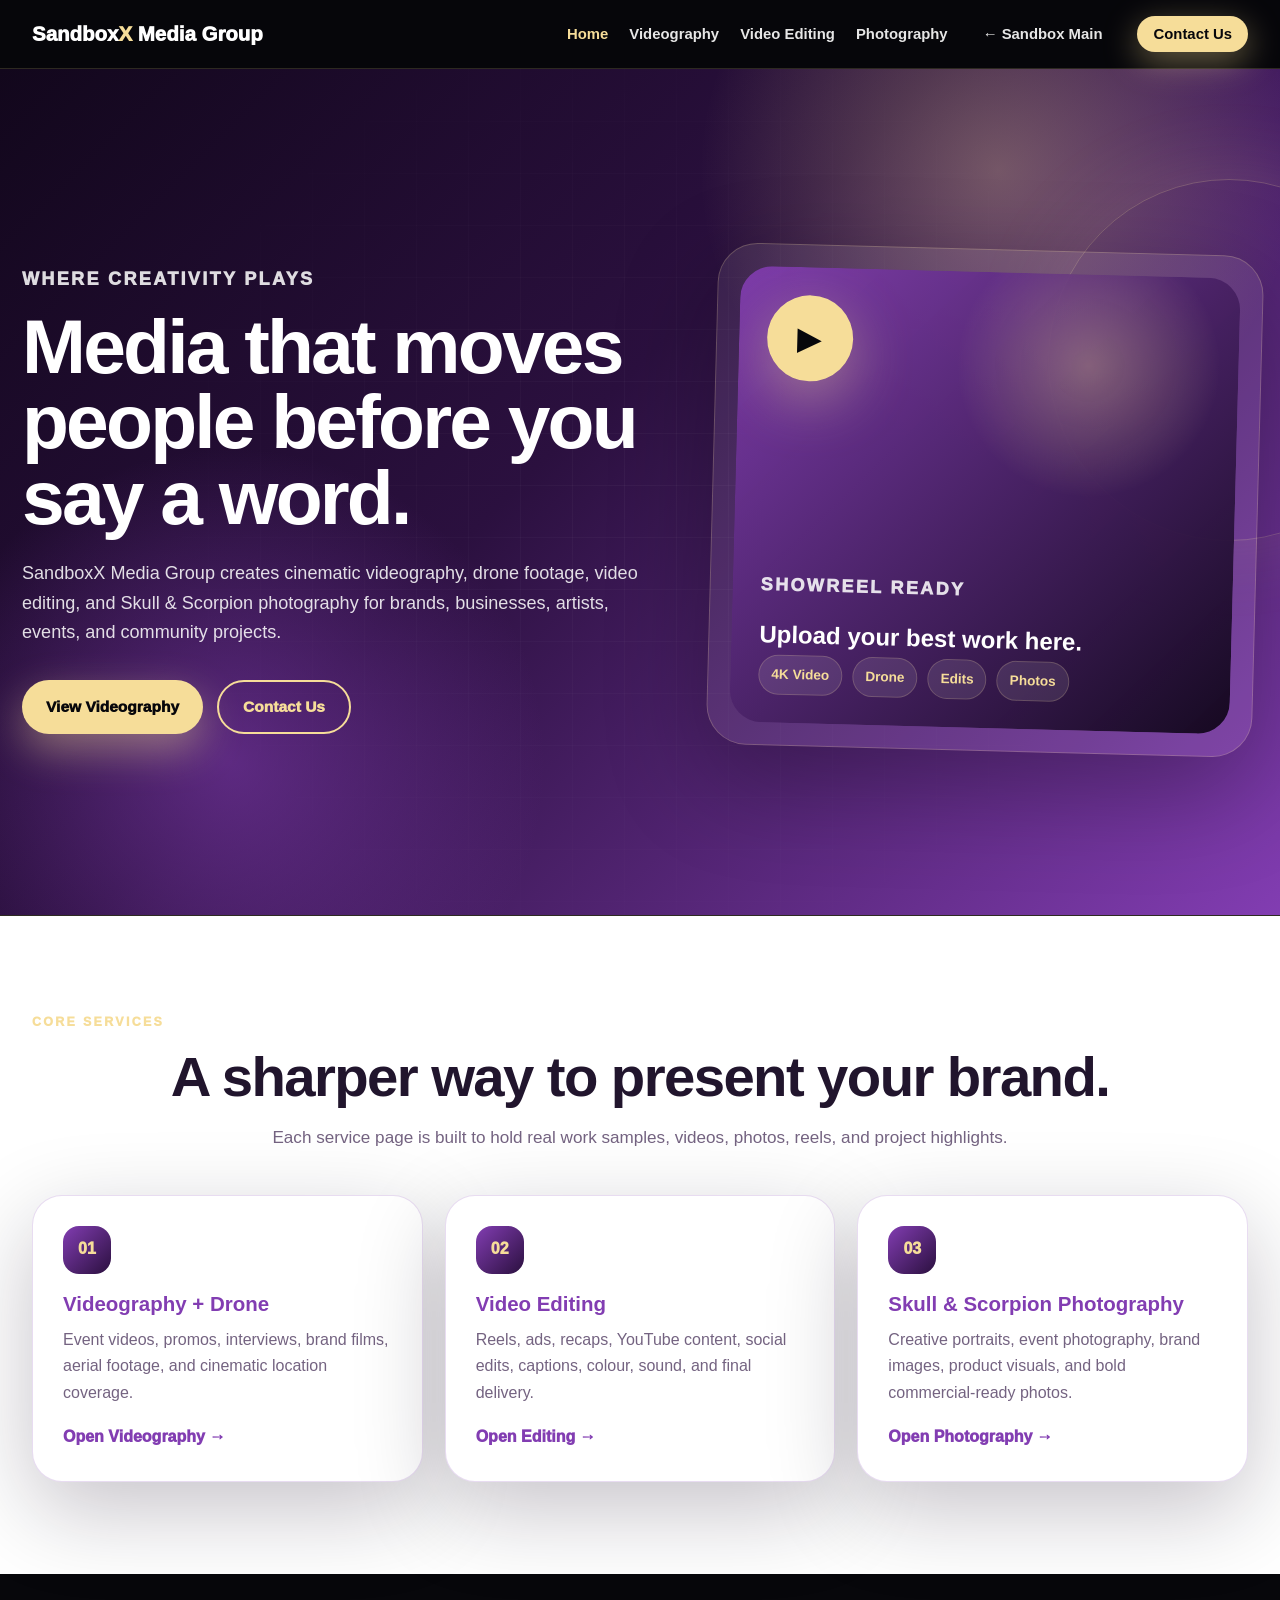
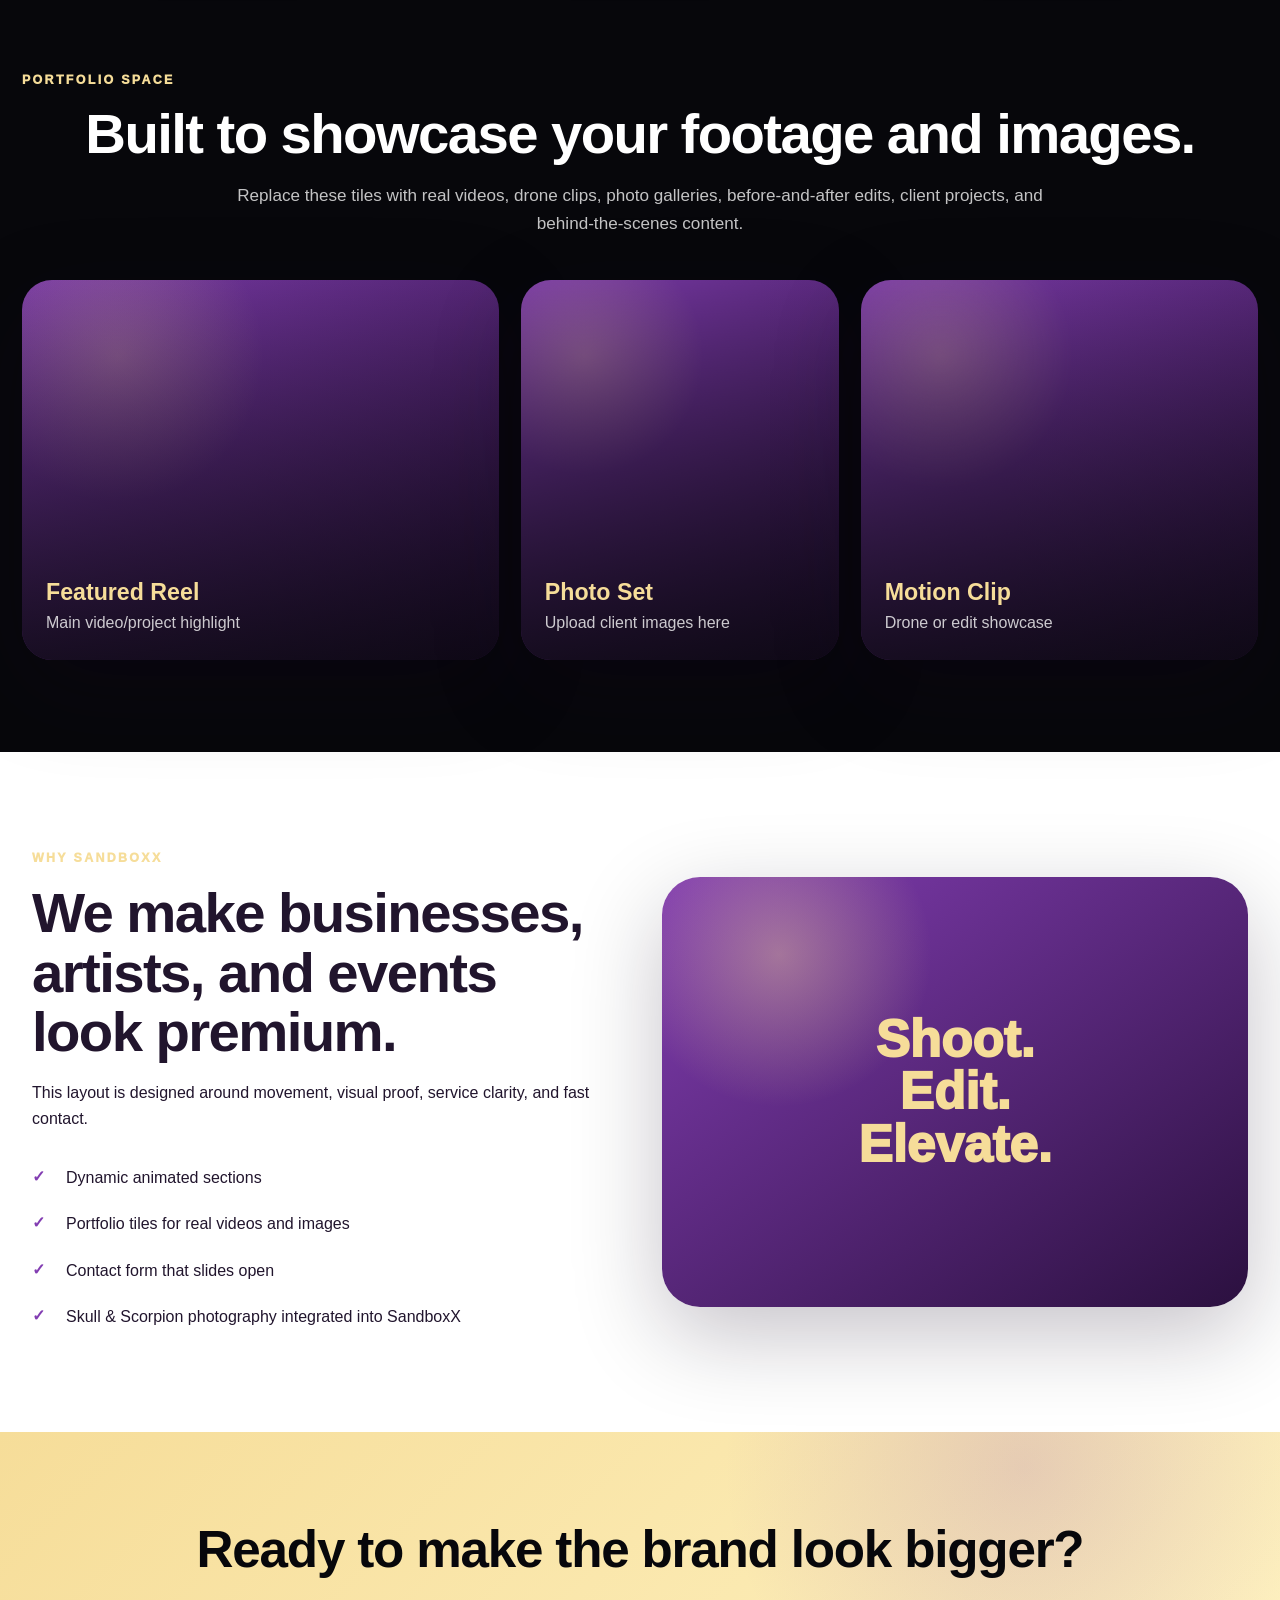
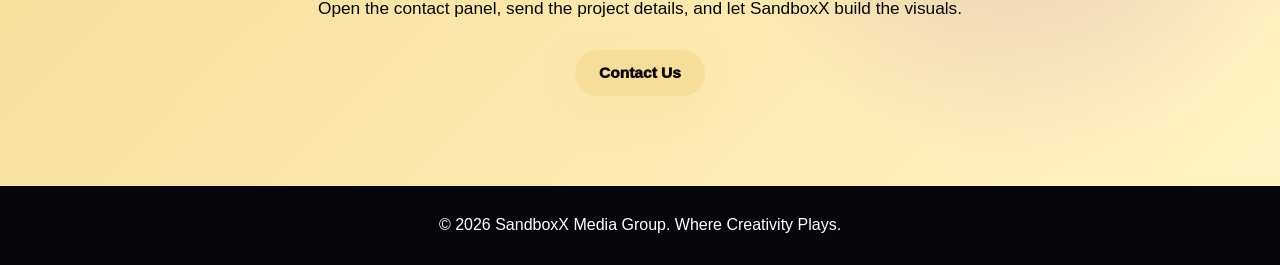
==== commit 0db9662e: "Add files via upload" ====
--- a/index.html
+++ b/index.html
@@ -1 +1,211 @@
-<!DOCTYPE html><html lang="en"><head><meta charset="UTF-8"/><meta name="viewport" content="width=device-width, initial-scale=1.0"/><title>SandboxX Media Group | Dynamic Videography, Editing & Photography</title><meta name="description" content="SandboxX Media Group creates cinematic videography, drone footage, video editing, and photography for brands, businesses, artists, events, and community projects."/><meta property="og:title" content="SandboxX Media Group | Dynamic Videography, Editing & Photography"/><meta property="og:description" content="SandboxX Media Group creates cinematic videography, drone footage, video editing, and photography for brands, businesses, artists, events, and community projects."/><meta property="og:type" content="website"/><link rel="stylesheet" href="style.css"/></head><body><header class="site-header"><nav class="navbar"><a href="index.html" class="logo">Sandbox<span>X</span> Media Group</a><button class="menu-toggle" id="menuToggle" aria-label="Open menu">☰</button><ul class="nav-links" id="navLinks"><li><a href="index.html">Home</a></li><li><a href="videography.html">Videography</a></li><li><a href="editing.html">Video Editing</a></li><li><a href="photography.html">Photography</a></li><li><button class="contact-trigger nav-button" data-contact-toggle>Contact Us</button></li></ul></nav></header><main><section class="hero"><div class="hero-inner"><div><p class="eyebrow">Where Creativity Plays</p><h1>Media that moves people before you say a word.</h1><p>SandboxX Media Group creates cinematic videography, drone footage, video editing, and photography for brands, businesses, artists, events, and community projects.</p><div class="actions"><a href="videography.html" class="btn btn-primary">View Videography</a><button class="btn btn-secondary" data-contact-toggle>Contact Us</button></div></div><div class="reel-frame"><div class="reel-screen"><div class="play-button">▶</div><div><p class="eyebrow">Showreel Ready</p><h2>Upload your best work here.</h2><div class="reel-tags"><span>4K Video</span><span>Drone</span><span>Edits</span><span>Photos</span></div></div></div></div></div></section><section class="contact-panel" id="contactPanel"><div class="contact-wrap"><div class="contact-details"><p class="eyebrow">Contact SandboxX</p><h2>Tell us what you need filmed, edited, or captured.</h2><p>Use this form to request videography, drone footage, video editing, photography, event coverage, brand content, or a custom media package.</p><p><strong>Email:</strong> your-email@example.com</p><p><strong>Location:</strong> Toronto, Ontario, Canada</p></div><form class="contact-form" action="https://formsubmit.co/your-email@example.com" method="POST"><input type="hidden" name="_subject" value="New SandboxX Media Group Website Inquiry"/><input type="hidden" name="_captcha" value="false"/><input type="hidden" name="_template" value="table"/><div class="form-row"><div class="form-group"><label for="name">Your Name</label><input id="name" name="name" type="text" placeholder="Your name" required/></div><div class="form-group"><label for="email">Your Email</label><input id="email" name="email" type="email" placeholder="your@email.com" required/></div></div><div class="form-row"><div class="form-group"><label for="phone">Phone Number</label><input id="phone" name="phone" type="tel" placeholder="Optional"/></div><div class="form-group"><label for="service">Service Needed</label><select id="service" name="service" required><option value="">Select a service</option><option>Videography</option><option>Drone Footage</option><option>Video Editing</option><option>Photography</option><option>Full Media Package</option><option>Other</option></select></div></div><div class="form-group"><label for="message">Project Details</label><textarea id="message" name="message" placeholder="Tell us about your project, event date, location, budget, and what you want created." required></textarea></div><button class="btn btn-primary" type="submit">Send Message</button><p class="form-note">Replace <strong>your-email@example.com</strong> with your real email before publishing.</p></form></div></section><section class="section"><p class="eyebrow center">Core Services</p><h2 class="center reveal">A sharper way to present your brand.</h2><p class="section-intro center reveal">Each service page is built to hold real work samples, videos, photos, reels, and project highlights.</p><div class="grid service-grid"><article class="card reveal"><div class="card-icon">01</div><h3>Videography + Drone</h3><p>Event videos, promos, interviews, brand films, aerial footage, and cinematic location coverage.</p><a class="card-link" href="videography.html">Open Videography →</a></article><article class="card reveal"><div class="card-icon">02</div><h3>Video Editing</h3><p>Reels, ads, recaps, YouTube content, social edits, captions, colour, sound, and final delivery.</p><a class="card-link" href="editing.html">Open Editing →</a></article><article class="card reveal"><div class="card-icon">03</div><h3>Photography</h3><p>Brand photos, event photography, headshots, product visuals, lifestyle shoots, and promo images.</p><a class="card-link" href="photography.html">Open Photography →</a></article></div></section><section class="section section-dark"><p class="eyebrow center">Portfolio Space</p><h2 class="center reveal">Built to showcase your footage and images.</h2><p class="section-intro center reveal">Replace these tiles with real videos, drone clips, photo galleries, before-and-after edits, client projects, and behind-the-scenes content.</p><div class="grid media-grid"><article class="media-tile tall reveal"><!-- <video src="assets/video-1.mp4" autoplay muted loop playsinline></video> --><div class="media-tile-content"><h3>Featured Reel</h3><p>Main video/project highlight</p></div></article><article class="media-tile reveal"><!-- <img src="assets/photo-1.jpg" alt="Project photo" /> --><div class="media-tile-content"><h3>Photo Set</h3><p>Upload client images here</p></div></article><article class="media-tile tall reveal"><!-- <video src="assets/drone-1.mp4" autoplay muted loop playsinline></video> --><div class="media-tile-content"><h3>Motion Clip</h3><p>Drone or edit showcase</p></div></article></div></section><section class="section"><div class="split"><div class="reveal"><p class="eyebrow">Why SandboxX</p><h2>We make businesses, artists, and events look premium.</h2><p>Your website should feel like a media company before clients even press play. This layout is designed around movement, visual proof, service clarity, and fast contact.</p><ul class="check-list"><li>Dynamic animated sections</li><li>Portfolio tiles for real videos and images</li><li>Contact form that slides open from the homepage</li><li>Clean service pages for client conversion</li></ul></div><div class="visual-box reveal">Shoot.<br>Edit.<br>Elevate.</div></div></section><section class="cta"><h2>Ready to make the brand look bigger?</h2><p>Open the contact panel, send the project details, and let SandboxX build the visuals.</p><button class="btn btn-primary" data-contact-toggle>Contact Us</button></section></main><footer><p>© <span id="year"></span> SandboxX Media Group. Where Creativity Plays.</p></footer><script src="script.js"></script></body></html>+<!DOCTYPE html>
+<html lang="en">
+<head>
+  <meta charset="UTF-8" />
+  <meta name="viewport" content="width=device-width, initial-scale=1.0" />
+
+  <title>SandboxX Media Group | Dynamic Videography, Editing & Photography</title>
+  <meta name="description" content="SandboxX Media Group creates cinematic videography, drone footage, video editing, and Skull & Scorpion photography for brands, businesses, artists, events, and community projects." />
+  <meta property="og:title" content="SandboxX Media Group | Dynamic Videography, Editing & Photography" />
+  <meta property="og:description" content="SandboxX Media Group creates cinematic videography, drone footage, video editing, and Skull & Scorpion photography for brands, businesses, artists, events, and community projects." />
+  <meta property="og:type" content="website" />
+
+  <link rel="stylesheet" href="style.css" />
+</head>
+<body>
+<header class="site-header">
+  <nav class="navbar">
+    <a href="index.html" class="logo">Sandbox<span>X</span> Media Group</a>
+    <button class="menu-toggle" id="menuToggle" aria-label="Open menu">☰</button>
+
+    <ul class="nav-links" id="navLinks">
+      <li><a class="active" href="index.html">Home</a></li>
+      <li><a href="videography.html">Videography</a></li>
+      <li><a href="editing.html">Video Editing</a></li>
+      <li><a href="photography.html">Photography</a></li>
+      <li><a class="back-link" href="index.html">← Sandbox Main</a></li>
+      <li><button class="contact-trigger nav-button" data-contact-toggle>Contact Us</button></li>
+    </ul>
+  </nav>
+</header>
+<main>
+  <section class="hero">
+    <div class="hero-inner">
+      <div>
+        <p class="eyebrow">Where Creativity Plays</p>
+        <h1>Media that moves people before you say a word.</h1>
+        <p>
+          SandboxX Media Group creates cinematic videography, drone footage, video editing, and Skull & Scorpion photography for brands, businesses, artists, events, and community projects.
+        </p>
+
+        <div class="actions">
+          <a href="videography.html" class="btn btn-primary">View Videography</a>
+          <button class="btn btn-secondary" data-contact-toggle>Contact Us</button>
+        </div>
+      </div>
+
+      <div class="reel-frame">
+        <div class="reel-screen">
+          <div class="play-button">▶</div>
+          <div>
+            <p class="eyebrow">Showreel Ready</p>
+            <h2>Upload your best work here.</h2>
+            <div class="reel-tags">
+              <span>4K Video</span><span>Drone</span><span>Edits</span><span>Photos</span>
+            </div>
+          </div>
+        </div>
+      </div>
+    </div>
+  </section>
+
+  <section class="contact-panel" id="contactPanel">
+  <div class="contact-wrap">
+    <div class="contact-details">
+      <p class="eyebrow">Contact SandboxX</p>
+      <h2>Tell us what you need filmed, edited, or captured.</h2>
+      <p>
+        Use this form to request videography, drone footage, video editing, photography, event coverage, brand content, or a custom media package.
+      </p>
+      <p><strong>Email:</strong> your-email@example.com</p>
+      <p><strong>Location:</strong> Toronto, Ontario, Canada</p>
+    </div>
+
+    <form class="contact-form" action="https://formsubmit.co/your-email@example.com" method="POST">
+      <input type="hidden" name="_subject" value="New SandboxX Media Group Website Inquiry" />
+      <input type="hidden" name="_captcha" value="false" />
+      <input type="hidden" name="_template" value="table" />
+
+      <div class="form-row">
+        <div class="form-group">
+          <label for="name">Your Name</label>
+          <input id="name" name="name" type="text" placeholder="Your name" required />
+        </div>
+
+        <div class="form-group">
+          <label for="email">Your Email</label>
+          <input id="email" name="email" type="email" placeholder="your@email.com" required />
+        </div>
+      </div>
+
+      <div class="form-row">
+        <div class="form-group">
+          <label for="phone">Phone Number</label>
+          <input id="phone" name="phone" type="tel" placeholder="Optional" />
+        </div>
+
+        <div class="form-group">
+          <label for="service">Service Needed</label>
+          <select id="service" name="service" required>
+            <option value="">Select a service</option>
+            <option>Videography</option>
+            <option>Drone Footage</option>
+            <option>Video Editing</option>
+            <option>Skull & Scorpion Photography</option>
+            <option>Full Media Package</option>
+            <option>Other</option>
+          </select>
+        </div>
+      </div>
+
+      <div class="form-group">
+        <label for="message">Project Details</label>
+        <textarea id="message" name="message" placeholder="Tell us about your project, event date, location, budget, and what you want created." required></textarea>
+      </div>
+
+      <button class="btn btn-primary" type="submit">Send Message</button>
+
+      <p class="form-note">
+        Replace <strong>your-email@example.com</strong> with your real email before publishing.
+      </p>
+    </form>
+  </div>
+</section>
+
+  <section class="section">
+    <p class="eyebrow center">Core Services</p>
+    <h2 class="center reveal">A sharper way to present your brand.</h2>
+    <p class="section-intro center reveal">
+      Each service page is built to hold real work samples, videos, photos, reels, and project highlights.
+    </p>
+
+    <div class="grid service-grid">
+      <article class="card reveal">
+        <div class="card-icon">01</div>
+        <h3>Videography + Drone</h3>
+        <p>Event videos, promos, interviews, brand films, aerial footage, and cinematic location coverage.</p>
+        <a class="card-link" href="videography.html">Open Videography →</a>
+      </article>
+
+      <article class="card reveal">
+        <div class="card-icon">02</div>
+        <h3>Video Editing</h3>
+        <p>Reels, ads, recaps, YouTube content, social edits, captions, colour, sound, and final delivery.</p>
+        <a class="card-link" href="editing.html">Open Editing →</a>
+      </article>
+
+      <article class="card reveal">
+        <div class="card-icon">03</div>
+        <h3>Skull & Scorpion Photography</h3>
+        <p>Creative portraits, event photography, brand images, product visuals, and bold commercial-ready photos.</p>
+        <a class="card-link" href="photography.html">Open Photography →</a>
+      </article>
+    </div>
+  </section>
+
+  <section class="section section-dark">
+  <p class="eyebrow center">Portfolio Space</p>
+  <h2 class="center reveal">Built to showcase your footage and images.</h2>
+  <p class="section-intro center reveal">
+    Replace these tiles with real videos, drone clips, photo galleries, before-and-after edits, client projects, and behind-the-scenes content.
+  </p>
+
+  <div class="grid media-grid">
+    <article class="media-tile tall reveal">
+      <!-- Example: <video src="assets/video-1.mp4" autoplay muted loop playsinline></video> -->
+      <div class="media-tile-content"><h3>Featured Reel</h3><p>Main video/project highlight</p></div>
+    </article>
+
+    <article class="media-tile reveal">
+      <!-- Example: <img src="assets/photo-1.jpg" alt="Project photo" /> -->
+      <div class="media-tile-content"><h3>Photo Set</h3><p>Upload client images here</p></div>
+    </article>
+
+    <article class="media-tile tall reveal">
+      <!-- Example: <video src="assets/drone-1.mp4" autoplay muted loop playsinline></video> -->
+      <div class="media-tile-content"><h3>Motion Clip</h3><p>Drone or edit showcase</p></div>
+    </article>
+  </div>
+</section>
+
+  <section class="section">
+    <div class="split">
+      <div class="reveal">
+        <p class="eyebrow">Why SandboxX</p>
+        <h2>We make businesses, artists, and events look premium.</h2>
+        <p>
+          This layout is designed around movement, visual proof, service clarity, and fast contact.
+        </p>
+        <ul class="check-list">
+          <li>Dynamic animated sections</li>
+          <li>Portfolio tiles for real videos and images</li>
+          <li>Contact form that slides open</li>
+          <li>Skull & Scorpion photography integrated into SandboxX</li>
+        </ul>
+      </div>
+      <div class="visual-box reveal">Shoot.<br>Edit.<br>Elevate.</div>
+    </div>
+  </section>
+
+  <section class="cta">
+    <h2>Ready to make the brand look bigger?</h2>
+    <p>Open the contact panel, send the project details, and let SandboxX build the visuals.</p>
+    <button class="btn btn-primary" data-contact-toggle>Contact Us</button>
+  </section>
+</main>
+<footer>
+  <p>© <span id="year"></span> SandboxX Media Group. Where Creativity Plays.</p>
+</footer>
+<script src="script.js"></script>
+</body>
+</html>
--- a/style.css
+++ b/style.css
@@ -1,2 +1,629 @@
-/* SandboxX Media Group Dynamic Portfolio Website — Purple #823db2 | Gold #f6dd99 */
-:root{--purple:#823db2;--gold:#f6dd99;--deep:#12071c;--purple-dark:#2b103f;--black:#07070b;--white:#fff;--soft:#f8f4fb;--text:#21152d;--muted:#746381;--line:rgba(130,61,178,.18);--gold-glow:rgba(246,221,153,.42);--shadow:0 28px 90px rgba(15,5,28,.24);--radius:30px}*{box-sizing:border-box;margin:0;padding:0}html{scroll-behavior:smooth}body{font-family:Arial,Helvetica,sans-serif;background:var(--black);color:var(--text);line-height:1.65;overflow-x:hidden}a{text-decoration:none;color:inherit}.site-header{position:sticky;top:0;z-index:1000;background:rgba(7,7,11,.9);backdrop-filter:blur(18px);border-bottom:1px solid rgba(246,221,153,.16)}.navbar{max-width:1260px;margin:auto;padding:16px 22px;display:flex;align-items:center;justify-content:space-between}.logo{color:var(--white);font-size:1.28rem;font-weight:950}.logo span{color:var(--gold)}.nav-links{list-style:none;display:flex;align-items:center;gap:21px}.nav-links a,.contact-trigger{color:var(--white);font-size:.93rem;font-weight:800;opacity:.9;transition:.22s ease;cursor:pointer;border:0;background:transparent;font-family:inherit}.nav-links a:hover,.nav-links a.active,.contact-trigger:hover{color:var(--gold);opacity:1}.nav-button,.contact-trigger.nav-button{background:var(--gold);color:var(--black)!important;padding:10px 16px;border-radius:999px;box-shadow:0 10px 34px var(--gold-glow);opacity:1}.menu-toggle{display:none;border:none;background:none;color:var(--white);font-size:2rem;cursor:pointer}.hero,.page-hero{position:relative;color:var(--white);background:radial-gradient(circle at 78% 12%,rgba(246,221,153,.32),transparent 24%),radial-gradient(circle at 18% 82%,rgba(130,61,178,.58),transparent 25%),linear-gradient(135deg,var(--deep),var(--purple-dark) 44%,var(--purple));overflow:hidden}.hero{min-height:94vh;display:flex;align-items:center;padding:110px 22px 95px}.page-hero{padding:105px 22px}.hero:before,.page-hero:before{content:"";position:absolute;inset:0;background-image:linear-gradient(rgba(255,255,255,.035) 1px,transparent 1px),linear-gradient(90deg,rgba(255,255,255,.035) 1px,transparent 1px);background-size:52px 52px;mask-image:radial-gradient(circle at center,black,transparent 72%);pointer-events:none}.hero:after,.page-hero:after{content:"";position:absolute;width:360px;height:360px;right:-130px;top:110px;border-radius:50%;border:1px solid rgba(246,221,153,.22);box-shadow:0 0 90px rgba(246,221,153,.12);animation:floatOrb 8s ease-in-out infinite}@keyframes floatOrb{0%,100%{transform:translateY(0) rotate(0)}50%{transform:translateY(24px) rotate(12deg)}}.hero-inner,.page-hero-inner{position:relative;z-index:2;max-width:1260px;margin:auto;width:100%}.hero-inner{display:grid;grid-template-columns:1.08fr .92fr;gap:48px;align-items:center}.eyebrow{display:inline-block;color:var(--gold);text-transform:uppercase;letter-spacing:2.3px;font-size:.78rem;font-weight:950;margin-bottom:14px}.hero h1,.page-hero h1{font-size:clamp(2.5rem,6vw,6rem);line-height:.98;letter-spacing:-2.8px;margin-bottom:24px}.hero p,.page-hero p{font-size:1.13rem;color:rgba(255,255,255,.86);max-width:780px}.actions{display:flex;flex-wrap:wrap;gap:14px;margin-top:32px}.btn{display:inline-block;border-radius:999px;padding:14px 24px;font-weight:950;transition:.2s ease;border:none;cursor:pointer;font-size:.97rem;font-family:inherit}.btn:hover{transform:translateY(-3px)}.btn-primary{background:var(--gold);color:var(--black);box-shadow:0 16px 42px var(--gold-glow)}.btn-secondary{color:var(--gold);border:2px solid var(--gold);background:transparent}.reel-frame{min-height:500px;border-radius:40px;padding:22px;background:rgba(255,255,255,.08);border:1px solid rgba(246,221,153,.22);box-shadow:0 35px 100px rgba(0,0,0,.28);transform:rotate(1.5deg);animation:floatFrame 6s ease-in-out infinite}@keyframes floatFrame{0%,100%{transform:rotate(1.5deg) translateY(0)}50%{transform:rotate(-.6deg) translateY(-12px)}}.reel-screen{height:100%;min-height:456px;border-radius:32px;background:radial-gradient(circle at 70% 20%,rgba(246,221,153,.32),transparent 26%),linear-gradient(135deg,rgba(130,61,178,.92),rgba(18,7,28,.96));display:flex;flex-direction:column;justify-content:space-between;padding:28px;overflow:hidden;position:relative}.reel-screen:after{content:"";position:absolute;inset:0;background:linear-gradient(120deg,transparent 20%,rgba(255,255,255,.12) 45%,transparent 70%);transform:translateX(-100%);animation:shine 5s ease-in-out infinite}@keyframes shine{0%,60%{transform:translateX(-110%)}100%{transform:translateX(110%)}}.play-button{width:86px;height:86px;border-radius:50%;background:var(--gold);color:var(--black);display:grid;place-items:center;font-size:2rem;box-shadow:0 18px 60px var(--gold-glow)}.reel-tags{display:flex;flex-wrap:wrap;gap:10px}.reel-tags span{background:rgba(255,255,255,.1);border:1px solid rgba(246,221,153,.2);color:var(--gold);padding:8px 12px;border-radius:999px;font-weight:800;font-size:.85rem}main{background:var(--white)}.section{max-width:1260px;margin:auto;padding:92px 22px}.section-dark{max-width:none;background:var(--black);color:var(--white)}.section-dark>*{max-width:1260px;margin-left:auto;margin-right:auto}.center{text-align:center}.section h2{font-size:clamp(2rem,4.4vw,3.7rem);line-height:1.06;letter-spacing:-1.6px;margin-bottom:18px}.section-intro{max-width:820px;margin:0 auto 42px;color:var(--muted);font-size:1.07rem}.section-dark .section-intro{color:rgba(255,255,255,.76)}.grid{display:grid;gap:22px}.service-grid{grid-template-columns:repeat(3,1fr)}.media-grid{grid-template-columns:1.2fr .8fr 1fr}.package-grid{grid-template-columns:repeat(3,1fr)}.card{border-radius:var(--radius);padding:30px;background:var(--white);border:1px solid var(--line);box-shadow:var(--shadow);transition:.26s ease;position:relative;overflow:hidden}.card:before{content:"";position:absolute;inset:0;background:radial-gradient(circle at top right,rgba(246,221,153,.16),transparent 34%);opacity:0;transition:.26s ease}.card:hover{transform:translateY(-8px) scale(1.01);border-color:rgba(130,61,178,.34)}.card:hover:before{opacity:1}.section-dark .card{background:rgba(255,255,255,.07);border:1px solid rgba(246,221,153,.16);box-shadow:none}.card>*{position:relative;z-index:1}.card-icon{width:48px;height:48px;border-radius:16px;background:linear-gradient(135deg,var(--purple),var(--purple-dark));color:var(--gold);display:grid;place-items:center;font-weight:950;margin-bottom:18px}.card h3{color:var(--purple);font-size:1.28rem;line-height:1.15;margin-bottom:12px}.section-dark .card h3{color:var(--gold)}.card p{color:var(--muted)}.section-dark .card p{color:rgba(255,255,255,.75)}.card-link{display:inline-block;margin-top:18px;color:var(--purple);font-weight:950}.section-dark .card-link{color:var(--gold)}.media-tile{position:relative;min-height:260px;border-radius:30px;overflow:hidden;background:radial-gradient(circle at 20% 20%,rgba(246,221,153,.25),transparent 30%),linear-gradient(145deg,var(--purple),var(--purple-dark));color:var(--gold);display:flex;align-items:flex-end;padding:24px;box-shadow:var(--shadow);transition:.25s ease}.media-tile:hover{transform:translateY(-7px) scale(1.01)}.media-tile.tall{min-height:380px}.media-tile video,.media-tile img{position:absolute;inset:0;width:100%;height:100%;object-fit:cover}.media-tile:after{content:"";position:absolute;inset:0;background:linear-gradient(to top,rgba(7,7,11,.78),rgba(7,7,11,.08))}.media-tile-content{position:relative;z-index:2}.media-tile h3{font-size:1.45rem;line-height:1.05}.media-tile p{color:rgba(255,255,255,.78);margin-top:6px}.split{display:grid;grid-template-columns:1fr 1fr;gap:44px;align-items:center}.visual-box{min-height:430px;border-radius:38px;background:radial-gradient(circle at 20% 18%,rgba(246,221,153,.38),transparent 26%),linear-gradient(145deg,var(--purple),var(--purple-dark));color:var(--gold);display:grid;place-items:center;text-align:center;padding:34px;box-shadow:var(--shadow);font-size:clamp(1.9rem,4vw,3.4rem);font-weight:950;line-height:1.02;animation:pulseGlow 4s ease-in-out infinite}@keyframes pulseGlow{0%,100%{box-shadow:var(--shadow)}50%{box-shadow:0 30px 100px rgba(130,61,178,.38)}}.check-list{list-style:none;margin-top:22px}.check-list li{position:relative;padding:10px 0 10px 34px}.check-list li:before{content:"✓";position:absolute;left:0;top:9px;color:var(--purple);font-weight:950}.section-dark .check-list li:before{color:var(--gold)}.contact-panel{background:var(--black);max-height:0;overflow:hidden;transition:max-height .65s ease;border-top:1px solid rgba(246,221,153,.16)}.contact-panel.open{max-height:1200px}.contact-wrap{max-width:1260px;margin:auto;padding:70px 22px;display:grid;grid-template-columns:.9fr 1.1fr;gap:40px;color:var(--white)}.contact-details h2{font-size:clamp(2rem,4vw,3.2rem);line-height:1.08;margin-bottom:16px}.contact-details p{color:rgba(255,255,255,.78);margin-bottom:16px}.contact-form{background:rgba(255,255,255,.08);border:1px solid rgba(246,221,153,.2);border-radius:32px;padding:30px;box-shadow:0 25px 80px rgba(0,0,0,.2)}.form-row{display:grid;grid-template-columns:1fr 1fr;gap:14px}.form-group{margin-bottom:14px}label{display:block;color:var(--gold);font-weight:850;margin-bottom:7px;font-size:.92rem}input,select,textarea{width:100%;border:1px solid rgba(246,221,153,.22);background:rgba(255,255,255,.96);color:var(--black);padding:14px;border-radius:16px;font:inherit;outline:none}textarea{min-height:150px;resize:vertical}input:focus,select:focus,textarea:focus{border-color:var(--gold);box-shadow:0 0 0 4px rgba(246,221,153,.18)}.form-note{color:rgba(255,255,255,.7);margin-top:14px;font-size:.92rem}.cta{text-align:center;padding:90px 22px;background:radial-gradient(circle at 80% 10%,rgba(130,61,178,.18),transparent 28%),linear-gradient(135deg,var(--gold),#fff3c3);color:var(--black)}.cta h2{font-size:clamp(2rem,4vw,3.4rem);line-height:1.08;letter-spacing:-1.2px;margin-bottom:16px}.cta p{max-width:760px;margin:0 auto 28px;font-size:1.08rem}.reveal{opacity:0;transform:translateY(28px);transition:.75s ease}.reveal.visible{opacity:1;transform:translateY(0)}footer{background:var(--black);color:var(--white);text-align:center;padding:26px 18px}@media(max-width:1000px){.hero-inner,.split,.service-grid,.media-grid,.package-grid,.contact-wrap{grid-template-columns:1fr}.hero{min-height:auto}.reel-frame{transform:none}}@media(max-width:780px){.menu-toggle{display:block}.nav-links{display:none;position:absolute;top:67px;left:0;right:0;background:var(--black);flex-direction:column;padding:22px;text-align:center;border-bottom:1px solid rgba(246,221,153,.15)}.nav-links.active{display:flex}.form-row{grid-template-columns:1fr}.hero h1,.page-hero h1{letter-spacing:-1.4px}.section,.contact-wrap{padding:70px 18px}}
+/* SandboxX Media Group Integrated Site
+   Brand colours: Purple #823db2 | Gold #f6dd99
+*/
+
+:root {
+  --purple: #823db2;
+  --gold: #f6dd99;
+  --deep: #12071c;
+  --purple-dark: #2b103f;
+  --black: #07070b;
+  --white: #ffffff;
+  --soft: #f8f4fb;
+  --text: #21152d;
+  --muted: #746381;
+  --line: rgba(130, 61, 178, 0.18);
+  --gold-glow: rgba(246, 221, 153, 0.42);
+  --purple-glow: rgba(130, 61, 178, 0.45);
+  --shadow: 0 28px 90px rgba(15, 5, 28, 0.24);
+  --radius: 30px;
+}
+
+* { box-sizing: border-box; margin: 0; padding: 0; }
+html { scroll-behavior: smooth; }
+
+body {
+  font-family: Arial, Helvetica, sans-serif;
+  background: var(--black);
+  color: var(--text);
+  line-height: 1.65;
+  overflow-x: hidden;
+}
+
+a { color: inherit; text-decoration: none; }
+
+.site-header {
+  position: sticky;
+  top: 0;
+  z-index: 1000;
+  background: rgba(7, 7, 11, 0.9);
+  backdrop-filter: blur(18px);
+  border-bottom: 1px solid rgba(246, 221, 153, 0.16);
+}
+
+.navbar {
+  max-width: 1260px;
+  margin: auto;
+  padding: 16px 22px;
+  display: flex;
+  align-items: center;
+  justify-content: space-between;
+}
+
+.logo { color: var(--white); font-size: 1.28rem; font-weight: 950; }
+.logo span { color: var(--gold); }
+
+.nav-links {
+  list-style: none;
+  display: flex;
+  align-items: center;
+  gap: 21px;
+}
+
+.nav-links a,
+.contact-trigger {
+  color: var(--white);
+  font-size: 0.93rem;
+  font-weight: 800;
+  opacity: 0.9;
+  transition: 0.22s ease;
+  cursor: pointer;
+  border: 0;
+  background: transparent;
+  font-family: inherit;
+}
+
+.nav-links a:hover,
+.nav-links a.active,
+.contact-trigger:hover {
+  color: var(--gold);
+  opacity: 1;
+}
+
+.nav-button,
+.contact-trigger.nav-button {
+  background: var(--gold);
+  color: var(--black) !important;
+  padding: 10px 16px;
+  border-radius: 999px;
+  box-shadow: 0 10px 34px var(--gold-glow);
+  opacity: 1;
+}
+
+.back-link {
+  border: 1px solid rgba(246,221,153,0.35);
+  padding: 9px 14px;
+  border-radius: 999px;
+}
+
+.menu-toggle {
+  display: none;
+  border: none;
+  background: none;
+  color: var(--white);
+  font-size: 2rem;
+  cursor: pointer;
+}
+
+.hero,
+.page-hero {
+  position: relative;
+  color: var(--white);
+  background:
+    radial-gradient(circle at 78% 12%, rgba(246,221,153,0.32), transparent 24%),
+    radial-gradient(circle at 18% 82%, rgba(130,61,178,0.58), transparent 25%),
+    linear-gradient(135deg, var(--deep), var(--purple-dark) 44%, var(--purple));
+  overflow: hidden;
+}
+
+.hero { min-height: 94vh; display: flex; align-items: center; padding: 110px 22px 95px; }
+.page-hero { padding: 105px 22px; }
+
+.hero::before,
+.page-hero::before {
+  content: "";
+  position: absolute;
+  inset: 0;
+  background-image:
+    linear-gradient(rgba(255,255,255,0.035) 1px, transparent 1px),
+    linear-gradient(90deg, rgba(255,255,255,0.035) 1px, transparent 1px);
+  background-size: 52px 52px;
+  mask-image: radial-gradient(circle at center, black, transparent 72%);
+  pointer-events: none;
+}
+
+.hero::after,
+.page-hero::after {
+  content: "";
+  position: absolute;
+  width: 360px;
+  height: 360px;
+  right: -130px;
+  top: 110px;
+  border-radius: 50%;
+  border: 1px solid rgba(246,221,153,0.22);
+  box-shadow: 0 0 90px rgba(246,221,153,0.12);
+  animation: floatOrb 8s ease-in-out infinite;
+}
+
+@keyframes floatOrb {
+  0%, 100% { transform: translateY(0) rotate(0deg); }
+  50% { transform: translateY(24px) rotate(12deg); }
+}
+
+.hero-inner,
+.page-hero-inner {
+  position: relative;
+  z-index: 2;
+  max-width: 1260px;
+  margin: auto;
+  width: 100%;
+}
+
+.hero-inner {
+  display: grid;
+  grid-template-columns: 1.08fr 0.92fr;
+  gap: 48px;
+  align-items: center;
+}
+
+.eyebrow {
+  display: inline-block;
+  color: var(--gold);
+  text-transform: uppercase;
+  letter-spacing: 2.3px;
+  font-size: 0.78rem;
+  font-weight: 950;
+  margin-bottom: 14px;
+}
+
+.hero h1,
+.page-hero h1 {
+  font-size: clamp(2.5rem, 6vw, 6rem);
+  line-height: 0.98;
+  letter-spacing: -2.8px;
+  margin-bottom: 24px;
+}
+
+.hero p,
+.page-hero p {
+  font-size: 1.13rem;
+  color: rgba(255,255,255,0.86);
+  max-width: 780px;
+}
+
+.actions {
+  display: flex;
+  flex-wrap: wrap;
+  gap: 14px;
+  margin-top: 32px;
+}
+
+.btn {
+  display: inline-block;
+  border-radius: 999px;
+  padding: 14px 24px;
+  font-weight: 950;
+  transition: 0.2s ease;
+  border: none;
+  cursor: pointer;
+  font-size: 0.97rem;
+  font-family: inherit;
+}
+
+.btn:hover { transform: translateY(-3px); }
+.btn-primary { background: var(--gold); color: var(--black); box-shadow: 0 16px 42px var(--gold-glow); }
+.btn-secondary { color: var(--gold); border: 2px solid var(--gold); background: transparent; }
+
+.reel-frame {
+  min-height: 500px;
+  border-radius: 40px;
+  padding: 22px;
+  background: rgba(255,255,255,0.08);
+  border: 1px solid rgba(246,221,153,0.22);
+  box-shadow: 0 35px 100px rgba(0,0,0,0.28);
+  transform: rotate(1.5deg);
+  animation: floatFrame 6s ease-in-out infinite;
+}
+
+@keyframes floatFrame {
+  0%,100% { transform: rotate(1.5deg) translateY(0); }
+  50% { transform: rotate(-0.6deg) translateY(-12px); }
+}
+
+.reel-screen {
+  height: 100%;
+  min-height: 456px;
+  border-radius: 32px;
+  background:
+    radial-gradient(circle at 70% 20%, rgba(246,221,153,0.32), transparent 26%),
+    linear-gradient(135deg, rgba(130,61,178,0.92), rgba(18,7,28,0.96));
+  display: flex;
+  flex-direction: column;
+  justify-content: space-between;
+  padding: 28px;
+  overflow: hidden;
+  position: relative;
+}
+
+.reel-screen::after {
+  content: "";
+  position: absolute;
+  inset: 0;
+  background: linear-gradient(120deg, transparent 20%, rgba(255,255,255,0.12) 45%, transparent 70%);
+  transform: translateX(-100%);
+  animation: shine 5s ease-in-out infinite;
+}
+
+@keyframes shine {
+  0%, 60% { transform: translateX(-110%); }
+  100% { transform: translateX(110%); }
+}
+
+.play-button {
+  width: 86px;
+  height: 86px;
+  border-radius: 50%;
+  background: var(--gold);
+  color: var(--black);
+  display: grid;
+  place-items: center;
+  font-size: 2rem;
+  box-shadow: 0 18px 60px var(--gold-glow);
+}
+
+.reel-tags { display: flex; flex-wrap: wrap; gap: 10px; }
+.reel-tags span {
+  background: rgba(255,255,255,0.1);
+  border: 1px solid rgba(246,221,153,0.2);
+  color: var(--gold);
+  padding: 8px 12px;
+  border-radius: 999px;
+  font-weight: 800;
+  font-size: 0.85rem;
+}
+
+main { background: var(--white); }
+
+.section { max-width: 1260px; margin: auto; padding: 92px 22px; }
+.section-dark { max-width: none; background: var(--black); color: var(--white); }
+.section-dark > * { max-width: 1260px; margin-left: auto; margin-right: auto; }
+.center { text-align: center; }
+
+.section h2 {
+  font-size: clamp(2rem, 4.4vw, 3.7rem);
+  line-height: 1.06;
+  letter-spacing: -1.6px;
+  margin-bottom: 18px;
+}
+
+.section-intro {
+  max-width: 820px;
+  margin: 0 auto 42px;
+  color: var(--muted);
+  font-size: 1.07rem;
+}
+
+.section-dark .section-intro { color: rgba(255,255,255,0.76); }
+
+.grid { display: grid; gap: 22px; }
+.service-grid { grid-template-columns: repeat(3, 1fr); }
+.media-grid { grid-template-columns: 1.2fr 0.8fr 1fr; }
+.package-grid { grid-template-columns: repeat(3, 1fr); }
+
+.card {
+  border-radius: var(--radius);
+  padding: 30px;
+  background: var(--white);
+  border: 1px solid var(--line);
+  box-shadow: var(--shadow);
+  transition: 0.26s ease;
+  position: relative;
+  overflow: hidden;
+}
+
+.card::before {
+  content: "";
+  position: absolute;
+  inset: 0;
+  background: radial-gradient(circle at top right, rgba(246,221,153,0.16), transparent 34%);
+  opacity: 0;
+  transition: 0.26s ease;
+}
+
+.card:hover {
+  transform: translateY(-8px) scale(1.01);
+  border-color: rgba(130,61,178,0.34);
+}
+
+.card:hover::before { opacity: 1; }
+.section-dark .card {
+  background: rgba(255,255,255,0.07);
+  border: 1px solid rgba(246,221,153,0.16);
+  box-shadow: none;
+}
+.card > * { position: relative; z-index: 1; }
+
+.card-icon {
+  width: 48px;
+  height: 48px;
+  border-radius: 16px;
+  background: linear-gradient(135deg, var(--purple), var(--purple-dark));
+  color: var(--gold);
+  display: grid;
+  place-items: center;
+  font-weight: 950;
+  margin-bottom: 18px;
+}
+
+.card h3 { color: var(--purple); font-size: 1.28rem; line-height: 1.15; margin-bottom: 12px; }
+.section-dark .card h3 { color: var(--gold); }
+.card p { color: var(--muted); }
+.section-dark .card p { color: rgba(255,255,255,0.75); }
+.card-link { display: inline-block; margin-top: 18px; color: var(--purple); font-weight: 950; }
+.section-dark .card-link { color: var(--gold); }
+
+.media-tile {
+  position: relative;
+  min-height: 260px;
+  border-radius: 30px;
+  overflow: hidden;
+  background:
+    radial-gradient(circle at 20% 20%, rgba(246,221,153,0.25), transparent 30%),
+    linear-gradient(145deg, var(--purple), var(--purple-dark));
+  color: var(--gold);
+  display: flex;
+  align-items: flex-end;
+  padding: 24px;
+  box-shadow: var(--shadow);
+  transition: 0.25s ease;
+}
+
+.media-tile:hover { transform: translateY(-7px) scale(1.01); }
+.media-tile.tall { min-height: 380px; }
+
+.media-tile video,
+.media-tile img {
+  position: absolute;
+  inset: 0;
+  width: 100%;
+  height: 100%;
+  object-fit: cover;
+}
+
+.media-tile::after {
+  content: "";
+  position: absolute;
+  inset: 0;
+  background: linear-gradient(to top, rgba(7,7,11,0.78), rgba(7,7,11,0.08));
+}
+
+.media-tile-content { position: relative; z-index: 2; }
+.media-tile h3 { font-size: 1.45rem; line-height: 1.05; }
+.media-tile p { color: rgba(255,255,255,0.78); margin-top: 6px; }
+
+.split { display: grid; grid-template-columns: 1fr 1fr; gap: 44px; align-items: center; }
+
+.visual-box {
+  min-height: 430px;
+  border-radius: 38px;
+  background:
+    radial-gradient(circle at 20% 18%, rgba(246,221,153,0.38), transparent 26%),
+    linear-gradient(145deg, var(--purple), var(--purple-dark));
+  color: var(--gold);
+  display: grid;
+  place-items: center;
+  text-align: center;
+  padding: 34px;
+  box-shadow: var(--shadow);
+  font-size: clamp(1.9rem, 4vw, 3.4rem);
+  font-weight: 950;
+  line-height: 1.02;
+  animation: pulseGlow 4s ease-in-out infinite;
+}
+
+@keyframes pulseGlow {
+  0%,100% { box-shadow: var(--shadow); }
+  50% { box-shadow: 0 30px 100px rgba(130,61,178,0.38); }
+}
+
+.check-list { list-style: none; margin-top: 22px; }
+.check-list li { position: relative; padding: 10px 0 10px 34px; }
+.check-list li::before { content: "✓"; position: absolute; left: 0; top: 9px; color: var(--purple); font-weight: 950; }
+.section-dark .check-list li::before { color: var(--gold); }
+
+.contact-panel {
+  background: var(--black);
+  max-height: 0;
+  overflow: hidden;
+  transition: max-height 0.65s ease;
+  border-top: 1px solid rgba(246,221,153,0.16);
+}
+
+.contact-panel.open { max-height: 1200px; }
+
+.contact-wrap {
+  max-width: 1260px;
+  margin: auto;
+  padding: 70px 22px;
+  display: grid;
+  grid-template-columns: 0.9fr 1.1fr;
+  gap: 40px;
+  color: var(--white);
+}
+
+.contact-details h2 {
+  font-size: clamp(2rem, 4vw, 3.2rem);
+  line-height: 1.08;
+  margin-bottom: 16px;
+}
+
+.contact-details p { color: rgba(255,255,255,0.78); margin-bottom: 16px; }
+
+.contact-form {
+  background: rgba(255,255,255,0.08);
+  border: 1px solid rgba(246,221,153,0.2);
+  border-radius: 32px;
+  padding: 30px;
+  box-shadow: 0 25px 80px rgba(0,0,0,0.2);
+}
+
+.form-row { display: grid; grid-template-columns: 1fr 1fr; gap: 14px; }
+.form-group { margin-bottom: 14px; }
+
+label {
+  display: block;
+  color: var(--gold);
+  font-weight: 850;
+  margin-bottom: 7px;
+  font-size: 0.92rem;
+}
+
+input, select, textarea {
+  width: 100%;
+  border: 1px solid rgba(246,221,153,0.22);
+  background: rgba(255,255,255,0.96);
+  color: var(--black);
+  padding: 14px;
+  border-radius: 16px;
+  font: inherit;
+  outline: none;
+}
+
+textarea { min-height: 150px; resize: vertical; }
+
+input:focus, select:focus, textarea:focus {
+  border-color: var(--gold);
+  box-shadow: 0 0 0 4px rgba(246,221,153,0.18);
+}
+
+.form-note { color: rgba(255,255,255,0.7); margin-top: 14px; font-size: 0.92rem; }
+
+.cta {
+  text-align: center;
+  padding: 90px 22px;
+  background:
+    radial-gradient(circle at 80% 10%, rgba(130, 61, 178, 0.18), transparent 28%),
+    linear-gradient(135deg, var(--gold), #fff3c3);
+  color: var(--black);
+}
+
+.cta h2 {
+  font-size: clamp(2rem, 4vw, 3.4rem);
+  line-height: 1.08;
+  letter-spacing: -1.2px;
+  margin-bottom: 16px;
+}
+
+.cta p { max-width: 760px; margin: 0 auto 28px; font-size: 1.08rem; }
+
+.reveal { opacity: 0; transform: translateY(28px); transition: 0.75s ease; }
+.reveal.visible { opacity: 1; transform: translateY(0); }
+
+/* Skull & Scorpion integrated photography page */
+.skull-hero {
+  background:
+    radial-gradient(circle at 82% 14%, rgba(246,221,153,0.30), transparent 24%),
+    radial-gradient(circle at 18% 82%, rgba(130,61,178,0.50), transparent 25%),
+    linear-gradient(135deg, #07070b, #2b103f 48%, #823db2);
+}
+
+.skull-hero-grid {
+  display: grid;
+  grid-template-columns: 1.05fr 0.95fr;
+  gap: 44px;
+  align-items: center;
+}
+
+.skull-feature-card {
+  min-height: 440px;
+  border-radius: 40px;
+  padding: 32px;
+  background:
+    radial-gradient(circle at 18% 18%, rgba(246,221,153,0.28), transparent 28%),
+    linear-gradient(145deg, rgba(130,61,178,0.88), rgba(7,7,11,0.96));
+  border: 1px solid rgba(246,221,153,0.24);
+  box-shadow: 0 35px 100px rgba(0,0,0,0.32);
+  display: flex;
+  flex-direction: column;
+  justify-content: flex-end;
+  animation: floatFrame 6s ease-in-out infinite;
+}
+
+.skull-mark {
+  width: 92px;
+  height: 92px;
+  border-radius: 50%;
+  background: var(--gold);
+  color: var(--black);
+  display: grid;
+  place-items: center;
+  font-size: 3rem;
+  font-weight: 900;
+  margin-bottom: auto;
+  box-shadow: 0 18px 60px var(--gold-glow);
+}
+
+.skull-feature-card h2 {
+  color: var(--gold);
+  font-size: clamp(2rem, 4vw, 3.4rem);
+  line-height: 1;
+  margin-bottom: 12px;
+}
+
+.skull-feature-card p {
+  color: rgba(255,255,255,0.78);
+  margin-bottom: 22px;
+}
+
+.skull-visual {
+  background:
+    radial-gradient(circle at 20% 18%, rgba(246,221,153,0.38), transparent 26%),
+    linear-gradient(145deg, var(--purple), var(--black));
+}
+
+.skull-portfolio-grid { grid-template-columns: 1.1fr 0.9fr 1fr; }
+
+footer { background: var(--black); color: var(--white); text-align: center; padding: 26px 18px; }
+
+@media (max-width: 1000px) {
+  .hero-inner,
+  .split,
+  .service-grid,
+  .media-grid,
+  .package-grid,
+  .contact-wrap,
+  .skull-hero-grid,
+  .skull-portfolio-grid {
+    grid-template-columns: 1fr;
+  }
+
+  .hero { min-height: auto; }
+  .reel-frame { transform: none; }
+}
+
+@media (max-width: 780px) {
+  .menu-toggle { display: block; }
+
+  .nav-links {
+    display: none;
+    position: absolute;
+    top: 67px;
+    left: 0;
+    right: 0;
+    background: var(--black);
+    flex-direction: column;
+    padding: 22px;
+    text-align: center;
+    border-bottom: 1px solid rgba(246,221,153,0.15);
+  }
+
+  .nav-links.active { display: flex; }
+  .form-row { grid-template-columns: 1fr; }
+
+  .hero h1,
+  .page-hero h1 { letter-spacing: -1.4px; }
+
+  .section,
+  .contact-wrap { padding: 70px 18px; }
+}
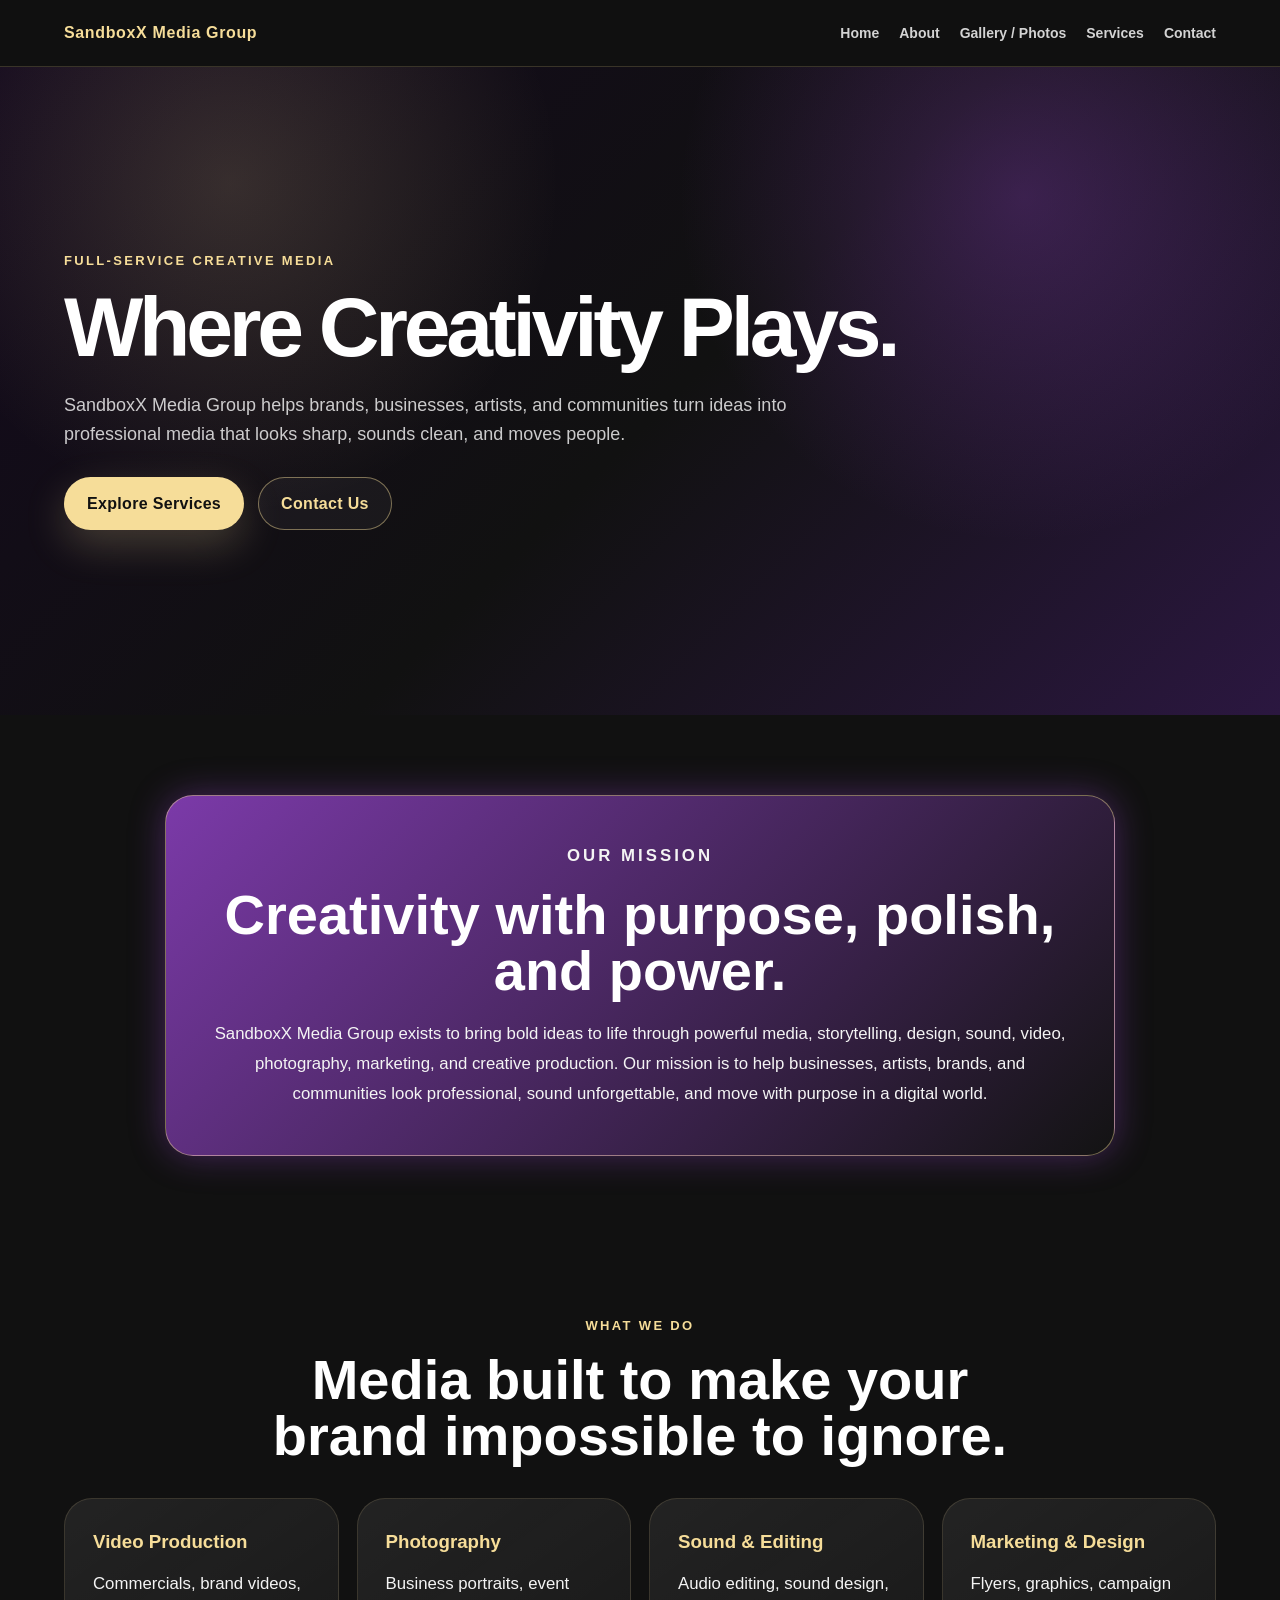
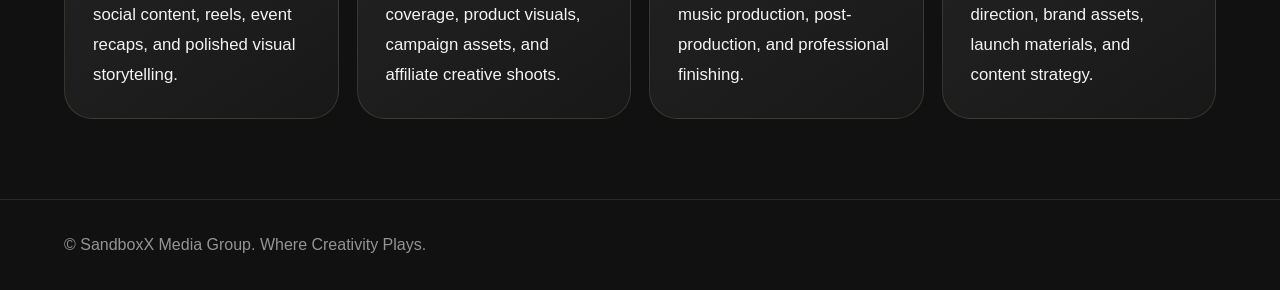
==== commit ab184b83: "Updated SandboxX site with new photography page" ====
--- a/index.html
+++ b/index.html
@@ -3,209 +3,79 @@
 <head>
   <meta charset="UTF-8" />
   <meta name="viewport" content="width=device-width, initial-scale=1.0" />
-
-  <title>SandboxX Media Group | Dynamic Videography, Editing & Photography</title>
-  <meta name="description" content="SandboxX Media Group creates cinematic videography, drone footage, video editing, and Skull & Scorpion photography for brands, businesses, artists, events, and community projects." />
-  <meta property="og:title" content="SandboxX Media Group | Dynamic Videography, Editing & Photography" />
-  <meta property="og:description" content="SandboxX Media Group creates cinematic videography, drone footage, video editing, and Skull & Scorpion photography for brands, businesses, artists, events, and community projects." />
-  <meta property="og:type" content="website" />
-
+  <title>SandboxX Media Group | Where Creativity Plays</title>
+  <meta name="description" content="SandboxX Media Group is a full-service media company offering video, photography, sound, marketing, design, and creative production." />
   <link rel="stylesheet" href="style.css" />
 </head>
 <body>
-<header class="site-header">
-  <nav class="navbar">
-    <a href="index.html" class="logo">Sandbox<span>X</span> Media Group</a>
-    <button class="menu-toggle" id="menuToggle" aria-label="Open menu">☰</button>
+  <header class="site-header">
+    <a href="index.html" class="site-logo">SandboxX Media Group</a>
+    <button class="menu-toggle" aria-label="Open navigation">☰</button>
+    <nav class="site-nav">
+      <a href="index.html">Home</a>
+      <a href="about.html">About</a>
+      <a href="photography.html">Gallery / Photos</a>
+      <a href="services.html">Services</a>
+      <a href="contact.html">Contact</a>
+    </nav>
+  </header>
 
-    <ul class="nav-links" id="navLinks">
-      <li><a class="active" href="index.html">Home</a></li>
-      <li><a href="videography.html">Videography</a></li>
-      <li><a href="editing.html">Video Editing</a></li>
-      <li><a href="photography.html">Photography</a></li>
-      <li><a class="back-link" href="index.html">← Sandbox Main</a></li>
-      <li><button class="contact-trigger nav-button" data-contact-toggle>Contact Us</button></li>
-    </ul>
-  </nav>
-</header>
-<main>
-  <section class="hero">
-    <div class="hero-inner">
-      <div>
-        <p class="eyebrow">Where Creativity Plays</p>
-        <h1>Media that moves people before you say a word.</h1>
-        <p>
-          SandboxX Media Group creates cinematic videography, drone footage, video editing, and Skull & Scorpion photography for brands, businesses, artists, events, and community projects.
+  <main>
+    <section class="hero home-hero">
+      <div class="hero-content">
+        <p class="eyebrow">Full-service creative media</p>
+        <h1>Where Creativity Plays.</h1>
+        <p class="hero-text">
+          SandboxX Media Group helps brands, businesses, artists, and communities turn ideas into professional media that looks sharp, sounds clean, and moves people.
         </p>
-
-        <div class="actions">
-          <a href="videography.html" class="btn btn-primary">View Videography</a>
-          <button class="btn btn-secondary" data-contact-toggle>Contact Us</button>
+        <div class="hero-actions">
+          <a href="services.html" class="btn btn-primary">Explore Services</a>
+          <a href="contact.html" class="btn btn-outline">Contact Us</a>
         </div>
       </div>
+    </section>
 
-      <div class="reel-frame">
-        <div class="reel-screen">
-          <div class="play-button">▶</div>
-          <div>
-            <p class="eyebrow">Showreel Ready</p>
-            <h2>Upload your best work here.</h2>
-            <div class="reel-tags">
-              <span>4K Video</span><span>Drone</span><span>Edits</span><span>Photos</span>
-            </div>
-          </div>
-        </div>
+    <section class="mission-section">
+      <div class="mission-card">
+        <p class="section-label">Our Mission</p>
+        <h2>Creativity with purpose, polish, and power.</h2>
+        <p>
+          SandboxX Media Group exists to bring bold ideas to life through powerful media, storytelling, design, sound, video, photography, marketing, and creative production. Our mission is to help businesses, artists, brands, and communities look professional, sound unforgettable, and move with purpose in a digital world.
+        </p>
       </div>
-    </div>
-  </section>
+    </section>
 
-  <section class="contact-panel" id="contactPanel">
-  <div class="contact-wrap">
-    <div class="contact-details">
-      <p class="eyebrow">Contact SandboxX</p>
-      <h2>Tell us what you need filmed, edited, or captured.</h2>
-      <p>
-        Use this form to request videography, drone footage, video editing, photography, event coverage, brand content, or a custom media package.
-      </p>
-      <p><strong>Email:</strong> your-email@example.com</p>
-      <p><strong>Location:</strong> Toronto, Ontario, Canada</p>
-    </div>
-
-    <form class="contact-form" action="https://formsubmit.co/your-email@example.com" method="POST">
-      <input type="hidden" name="_subject" value="New SandboxX Media Group Website Inquiry" />
-      <input type="hidden" name="_captcha" value="false" />
-      <input type="hidden" name="_template" value="table" />
-
-      <div class="form-row">
-        <div class="form-group">
-          <label for="name">Your Name</label>
-          <input id="name" name="name" type="text" placeholder="Your name" required />
-        </div>
-
-        <div class="form-group">
-          <label for="email">Your Email</label>
-          <input id="email" name="email" type="email" placeholder="your@email.com" required />
-        </div>
+    <section class="feature-grid-section">
+      <div class="section-heading centered">
+        <p class="section-label">What We Do</p>
+        <h2>Media built to make your brand impossible to ignore.</h2>
       </div>
 
-      <div class="form-row">
-        <div class="form-group">
-          <label for="phone">Phone Number</label>
-          <input id="phone" name="phone" type="tel" placeholder="Optional" />
-        </div>
+      <div class="feature-grid">
+        <article class="feature-card">
+          <h3>Video Production</h3>
+          <p>Commercials, brand videos, social content, reels, event recaps, and polished visual storytelling.</p>
+        </article>
+        <article class="feature-card">
+          <h3>Photography</h3>
+          <p>Business portraits, event coverage, product visuals, campaign assets, and affiliate creative shoots.</p>
+        </article>
+        <article class="feature-card">
+          <h3>Sound & Editing</h3>
+          <p>Audio editing, sound design, music production, post-production, and professional finishing.</p>
+        </article>
+        <article class="feature-card">
+          <h3>Marketing & Design</h3>
+          <p>Flyers, graphics, campaign direction, brand assets, launch materials, and content strategy.</p>
+        </article>
+      </div>
+    </section>
+  </main>
 
-        <div class="form-group">
-          <label for="service">Service Needed</label>
-          <select id="service" name="service" required>
-            <option value="">Select a service</option>
-            <option>Videography</option>
-            <option>Drone Footage</option>
-            <option>Video Editing</option>
-            <option>Skull & Scorpion Photography</option>
-            <option>Full Media Package</option>
-            <option>Other</option>
-          </select>
-        </div>
-      </div>
+  <footer class="site-footer">
+    <p>© SandboxX Media Group. Where Creativity Plays.</p>
+  </footer>
 
-      <div class="form-group">
-        <label for="message">Project Details</label>
-        <textarea id="message" name="message" placeholder="Tell us about your project, event date, location, budget, and what you want created." required></textarea>
-      </div>
-
-      <button class="btn btn-primary" type="submit">Send Message</button>
-
-      <p class="form-note">
-        Replace <strong>your-email@example.com</strong> with your real email before publishing.
-      </p>
-    </form>
-  </div>
-</section>
-
-  <section class="section">
-    <p class="eyebrow center">Core Services</p>
-    <h2 class="center reveal">A sharper way to present your brand.</h2>
-    <p class="section-intro center reveal">
-      Each service page is built to hold real work samples, videos, photos, reels, and project highlights.
-    </p>
-
-    <div class="grid service-grid">
-      <article class="card reveal">
-        <div class="card-icon">01</div>
-        <h3>Videography + Drone</h3>
-        <p>Event videos, promos, interviews, brand films, aerial footage, and cinematic location coverage.</p>
-        <a class="card-link" href="videography.html">Open Videography →</a>
-      </article>
-
-      <article class="card reveal">
-        <div class="card-icon">02</div>
-        <h3>Video Editing</h3>
-        <p>Reels, ads, recaps, YouTube content, social edits, captions, colour, sound, and final delivery.</p>
-        <a class="card-link" href="editing.html">Open Editing →</a>
-      </article>
-
-      <article class="card reveal">
-        <div class="card-icon">03</div>
-        <h3>Skull & Scorpion Photography</h3>
-        <p>Creative portraits, event photography, brand images, product visuals, and bold commercial-ready photos.</p>
-        <a class="card-link" href="photography.html">Open Photography →</a>
-      </article>
-    </div>
-  </section>
-
-  <section class="section section-dark">
-  <p class="eyebrow center">Portfolio Space</p>
-  <h2 class="center reveal">Built to showcase your footage and images.</h2>
-  <p class="section-intro center reveal">
-    Replace these tiles with real videos, drone clips, photo galleries, before-and-after edits, client projects, and behind-the-scenes content.
-  </p>
-
-  <div class="grid media-grid">
-    <article class="media-tile tall reveal">
-      <!-- Example: <video src="assets/video-1.mp4" autoplay muted loop playsinline></video> -->
-      <div class="media-tile-content"><h3>Featured Reel</h3><p>Main video/project highlight</p></div>
-    </article>
-
-    <article class="media-tile reveal">
-      <!-- Example: <img src="assets/photo-1.jpg" alt="Project photo" /> -->
-      <div class="media-tile-content"><h3>Photo Set</h3><p>Upload client images here</p></div>
-    </article>
-
-    <article class="media-tile tall reveal">
-      <!-- Example: <video src="assets/drone-1.mp4" autoplay muted loop playsinline></video> -->
-      <div class="media-tile-content"><h3>Motion Clip</h3><p>Drone or edit showcase</p></div>
-    </article>
-  </div>
-</section>
-
-  <section class="section">
-    <div class="split">
-      <div class="reveal">
-        <p class="eyebrow">Why SandboxX</p>
-        <h2>We make businesses, artists, and events look premium.</h2>
-        <p>
-          This layout is designed around movement, visual proof, service clarity, and fast contact.
-        </p>
-        <ul class="check-list">
-          <li>Dynamic animated sections</li>
-          <li>Portfolio tiles for real videos and images</li>
-          <li>Contact form that slides open</li>
-          <li>Skull & Scorpion photography integrated into SandboxX</li>
-        </ul>
-      </div>
-      <div class="visual-box reveal">Shoot.<br>Edit.<br>Elevate.</div>
-    </div>
-  </section>
-
-  <section class="cta">
-    <h2>Ready to make the brand look bigger?</h2>
-    <p>Open the contact panel, send the project details, and let SandboxX build the visuals.</p>
-    <button class="btn btn-primary" data-contact-toggle>Contact Us</button>
-  </section>
-</main>
-<footer>
-  <p>© <span id="year"></span> SandboxX Media Group. Where Creativity Plays.</p>
-</footer>
-<script src="script.js"></script>
+  <script src="script.js"></script>
 </body>
-</html>+</html>
--- a/style.css
+++ b/style.css
@@ -1,629 +1,729 @@
-/* SandboxX Media Group Integrated Site
-   Brand colours: Purple #823db2 | Gold #f6dd99
-*/
-
 :root {
-  --purple: #823db2;
-  --gold: #f6dd99;
-  --deep: #12071c;
-  --purple-dark: #2b103f;
-  --black: #07070b;
-  --white: #ffffff;
-  --soft: #f8f4fb;
-  --text: #21152d;
-  --muted: #746381;
-  --line: rgba(130, 61, 178, 0.18);
-  --gold-glow: rgba(246, 221, 153, 0.42);
-  --purple-glow: rgba(130, 61, 178, 0.45);
-  --shadow: 0 28px 90px rgba(15, 5, 28, 0.24);
-  --radius: 30px;
-}
-
-* { box-sizing: border-box; margin: 0; padding: 0; }
-html { scroll-behavior: smooth; }
+  --sx-purple: #823db2;
+  --sx-purple-dark: #4c1c70;
+  --sx-gold: #f6dd99;
+  --sx-black: #111111;
+  --sx-white: #ffffff;
+  --sx-soft: #f8f2df;
+
+  --ss-red: #B10F1A;
+  --ss-red-dark: #5E080E;
+  --ss-gold: #F6DD99;
+  --ss-black: #1A1A1A;
+  --ss-cream: #FFF7E1;
+  --ss-white: #FFFFFF;
+  --ss-muted: #D9C7A4;
+}
+
+* {
+  box-sizing: border-box;
+  margin: 0;
+  padding: 0;
+}
+
+html {
+  scroll-behavior: smooth;
+}
 
 body {
   font-family: Arial, Helvetica, sans-serif;
-  background: var(--black);
-  color: var(--text);
-  line-height: 1.65;
+  background: var(--sx-black);
+  color: var(--sx-white);
+  line-height: 1.6;
   overflow-x: hidden;
 }
 
-a { color: inherit; text-decoration: none; }
+a {
+  color: inherit;
+  text-decoration: none;
+}
 
 .site-header {
   position: sticky;
   top: 0;
-  z-index: 1000;
-  background: rgba(7, 7, 11, 0.9);
-  backdrop-filter: blur(18px);
-  border-bottom: 1px solid rgba(246, 221, 153, 0.16);
-}
-
-.navbar {
-  max-width: 1260px;
-  margin: auto;
-  padding: 16px 22px;
-  display: flex;
-  align-items: center;
+  z-index: 50;
+  width: 100%;
+  display: flex;
   justify-content: space-between;
-}
-
-.logo { color: var(--white); font-size: 1.28rem; font-weight: 950; }
-.logo span { color: var(--gold); }
-
-.nav-links {
-  list-style: none;
-  display: flex;
-  align-items: center;
-  gap: 21px;
-}
-
-.nav-links a,
-.contact-trigger {
-  color: var(--white);
-  font-size: 0.93rem;
-  font-weight: 800;
-  opacity: 0.9;
-  transition: 0.22s ease;
-  cursor: pointer;
-  border: 0;
+  align-items: center;
+  padding: 20px 5%;
+  background: rgba(17, 17, 17, 0.88);
+  backdrop-filter: blur(14px);
+  border-bottom: 1px solid rgba(246, 221, 153, 0.18);
+}
+
+.site-logo {
+  font-weight: 900;
+  letter-spacing: 0.04em;
+  color: var(--sx-gold);
+}
+
+.site-nav {
+  display: flex;
+  align-items: center;
+  gap: 20px;
+}
+
+.site-nav a {
+  color: rgba(255,255,255,0.82);
+  font-size: 14px;
+  font-weight: 700;
+}
+
+.site-nav a:hover {
+  color: var(--sx-gold);
+}
+
+.menu-toggle {
+  display: none;
   background: transparent;
-  font-family: inherit;
-}
-
-.nav-links a:hover,
-.nav-links a.active,
-.contact-trigger:hover {
-  color: var(--gold);
-  opacity: 1;
-}
-
-.nav-button,
-.contact-trigger.nav-button {
-  background: var(--gold);
-  color: var(--black) !important;
+  border: 1px solid rgba(246, 221, 153, 0.4);
+  color: var(--sx-gold);
+  border-radius: 10px;
+  padding: 8px 12px;
+  font-size: 22px;
+}
+
+.sandbox-home-btn {
+  background: linear-gradient(135deg, var(--sx-purple), var(--sx-purple-dark));
+  color: var(--sx-gold) !important;
   padding: 10px 16px;
   border-radius: 999px;
-  box-shadow: 0 10px 34px var(--gold-glow);
-  opacity: 1;
-}
-
-.back-link {
-  border: 1px solid rgba(246,221,153,0.35);
-  padding: 9px 14px;
-  border-radius: 999px;
-}
-
-.menu-toggle {
-  display: none;
-  border: none;
-  background: none;
-  color: var(--white);
-  font-size: 2rem;
-  cursor: pointer;
+  border: 1px solid rgba(246, 221, 153, 0.35);
+  box-shadow: 0 8px 24px rgba(130, 61, 178, 0.28);
+}
+
+.sandbox-home-btn:hover {
+  transform: translateY(-2px);
+  box-shadow: 0 12px 30px rgba(130, 61, 178, 0.45);
 }
 
 .hero,
 .page-hero {
+  min-height: 72vh;
+  display: flex;
+  align-items: center;
+  padding: 90px 5%;
+  background:
+    radial-gradient(circle at 18% 18%, rgba(246, 221, 153, 0.16), transparent 28%),
+    radial-gradient(circle at 80% 20%, rgba(130, 61, 178, 0.35), transparent 30%),
+    linear-gradient(135deg, #13091d 0%, #111111 52%, #2b1740 100%);
+}
+
+.hero-content,
+.page-hero {
+  max-width: 900px;
+}
+
+.eyebrow,
+.section-label {
+  color: var(--sx-gold);
+  text-transform: uppercase;
+  letter-spacing: 0.18em;
+  font-size: 13px;
+  font-weight: 800;
+  margin-bottom: 16px;
+}
+
+.hero h1,
+.page-hero h1 {
+  font-size: clamp(44px, 7vw, 84px);
+  line-height: 0.95;
+  letter-spacing: -0.05em;
+  margin-bottom: 24px;
+}
+
+.hero-text,
+.page-hero p {
+  color: rgba(255,255,255,0.78);
+  font-size: 18px;
+  max-width: 760px;
+  margin-bottom: 28px;
+}
+
+.hero-actions {
+  display: flex;
+  gap: 14px;
+  flex-wrap: wrap;
+}
+
+.btn {
+  display: inline-flex;
+  align-items: center;
+  justify-content: center;
+  padding: 13px 22px;
+  border-radius: 999px;
+  font-weight: 800;
+  letter-spacing: 0.02em;
+  border: 1px solid transparent;
+  transition: 0.25s ease;
+  cursor: pointer;
+}
+
+.btn-primary {
+  background: var(--sx-gold);
+  color: var(--sx-black);
+  box-shadow: 0 15px 40px rgba(246,221,153,0.22);
+}
+
+.btn-primary:hover,
+.btn-outline:hover {
+  transform: translateY(-2px);
+}
+
+.btn-outline {
+  border-color: rgba(246,221,153,0.45);
+  color: var(--sx-gold);
+  background: rgba(255,255,255,0.04);
+}
+
+.mission-section {
+  width: 100%;
+  padding: 80px 20px;
+  display: flex;
+  justify-content: center;
+  align-items: center;
+}
+
+.mission-card {
+  max-width: 950px;
+  width: 100%;
+  padding: 45px;
+  border-radius: 28px;
+  background: linear-gradient(135deg, rgba(130, 61, 178, 0.95), rgba(20, 20, 20, 0.95));
+  border: 1px solid rgba(246, 221, 153, 0.45);
+  box-shadow: 0 0 35px rgba(130, 61, 178, 0.45);
+  text-align: center;
+}
+
+.mission-card h2,
+.section-heading h2 {
+  color: #ffffff;
+  font-size: clamp(2rem, 5vw, 3.5rem);
+  line-height: 1;
+  margin-bottom: 20px;
+}
+
+.mission-card p,
+.content-card p,
+.feature-card p {
+  color: #f4f4f4;
+  font-size: 1.05rem;
+  line-height: 1.8;
+}
+
+.feature-grid-section,
+.page-main {
+  padding: 80px 5%;
+}
+
+.centered {
+  text-align: center;
+  max-width: 820px;
+  margin: 0 auto 34px;
+}
+
+.feature-grid {
+  display: grid;
+  grid-template-columns: repeat(4, 1fr);
+  gap: 18px;
+}
+
+.services-list {
+  grid-template-columns: repeat(3, 1fr);
+}
+
+.feature-card,
+.content-card {
+  padding: 28px;
+  border-radius: 28px;
+  background: linear-gradient(145deg, rgba(255,255,255,0.08), rgba(255,255,255,0.03));
+  border: 1px solid rgba(246,221,153,0.14);
+}
+
+.feature-card h3,
+.content-card h2 {
+  color: var(--sx-gold);
+  margin-bottom: 12px;
+}
+
+.contact-card a {
+  color: var(--sx-gold);
+}
+
+.site-footer {
+  padding: 32px 5%;
+  color: rgba(255,255,255,0.55);
+  border-top: 1px solid rgba(246,221,153,0.12);
+}
+
+/* Skull & Scorpion Photography Page */
+.skull-page {
+  background: var(--ss-black);
+  color: var(--ss-white);
+}
+
+.ss-page-wrap {
+  background:
+    radial-gradient(circle at 20% 10%, rgba(246, 221, 153, 0.16), transparent 28%),
+    radial-gradient(circle at 85% 25%, rgba(177, 15, 26, 0.34), transparent 30%),
+    linear-gradient(135deg, #120b0c 0%, #1a1a1a 45%, #39080d 100%);
+  min-height: 100vh;
+}
+
+.ss-nav {
+  width: min(1180px, 92%);
+  margin: 0 auto;
+  padding: 24px 0;
+  display: flex;
+  justify-content: space-between;
+  align-items: center;
+  gap: 20px;
+}
+
+.ss-brand-lockup {
+  display: flex;
+  align-items: center;
+  gap: 14px;
+  font-weight: 800;
+  letter-spacing: 0.08em;
+  text-transform: uppercase;
+}
+
+.ss-brand-lockup small {
+  color: rgba(255,255,255,0.58);
+  letter-spacing: .08em;
+}
+
+.ss-logo-mark {
+  width: 54px;
+  height: 54px;
+  border: 2px solid var(--ss-gold);
+  border-radius: 16px;
+  display: grid;
+  place-items: center;
+  background: linear-gradient(145deg, rgba(177,15,26,0.9), rgba(26,26,26,0.92));
+  box-shadow: 0 12px 35px rgba(0,0,0,0.35);
+}
+
+.ss-logo-mark span {
+  color: var(--ss-gold);
+  font-size: 20px;
+  font-weight: 900;
+}
+
+.ss-nav-links {
+  display: flex;
+  align-items: center;
+  gap: 18px;
+  color: rgba(255,255,255,0.82);
+  font-size: 14px;
+}
+
+.ss-nav-links a:hover {
+  color: var(--ss-gold);
+}
+
+.ss-btn-primary {
+  background: var(--ss-gold);
+  color: var(--ss-black);
+  box-shadow: 0 15px 40px rgba(246,221,153,0.22);
+}
+
+.ss-btn-primary:hover {
+  transform: translateY(-2px);
+  box-shadow: 0 20px 55px rgba(246,221,153,0.34);
+}
+
+.ss-btn-outline {
+  border-color: rgba(246,221,153,0.45);
+  color: var(--ss-gold);
+  background: rgba(255,255,255,0.04);
+  backdrop-filter: blur(10px);
+}
+
+.ss-btn-outline:hover {
+  background: rgba(246,221,153,0.12);
+}
+
+.ss-hero {
+  width: min(1180px, 92%);
+  margin: 0 auto;
+  padding: 78px 0 90px;
+  display: grid;
+  grid-template-columns: 1.08fr 0.92fr;
+  align-items: center;
+  gap: 56px;
+}
+
+.ss-eyebrow {
+  color: var(--ss-gold);
+  text-transform: uppercase;
+  letter-spacing: 0.18em;
+  font-size: 13px;
+  font-weight: 800;
+  margin-bottom: 18px;
+}
+
+.ss-hero h1 {
+  font-size: clamp(44px, 7vw, 82px);
+  line-height: 0.95;
+  letter-spacing: -0.06em;
+  margin-bottom: 24px;
+}
+
+.ss-hero h1 span {
+  color: var(--ss-gold);
+}
+
+.ss-hero p {
+  max-width: 630px;
+  color: rgba(255,255,255,0.78);
+  font-size: 18px;
+  margin-bottom: 30px;
+}
+
+.ss-hero-actions {
+  display: flex;
+  gap: 14px;
+  flex-wrap: wrap;
+  margin-bottom: 34px;
+}
+
+.ss-proof-row {
+  display: grid;
+  grid-template-columns: repeat(3, minmax(0, 1fr));
+  gap: 12px;
+  max-width: 620px;
+}
+
+.ss-proof-card {
+  padding: 18px;
+  border-radius: 22px;
+  background: rgba(255,255,255,0.06);
+  border: 1px solid rgba(246,221,153,0.14);
+}
+
+.ss-proof-card strong {
+  display: block;
+  color: var(--ss-gold);
+  font-size: 22px;
+  margin-bottom: 4px;
+}
+
+.ss-proof-card span {
+  color: rgba(255,255,255,0.7);
+  font-size: 13px;
+}
+
+.ss-hero-visual {
   position: relative;
-  color: var(--white);
+  min-height: 520px;
+  border-radius: 36px;
+  overflow: hidden;
+  border: 1px solid rgba(246,221,153,0.2);
   background:
-    radial-gradient(circle at 78% 12%, rgba(246,221,153,0.32), transparent 24%),
-    radial-gradient(circle at 18% 82%, rgba(130,61,178,0.58), transparent 25%),
-    linear-gradient(135deg, var(--deep), var(--purple-dark) 44%, var(--purple));
-  overflow: hidden;
-}
-
-.hero { min-height: 94vh; display: flex; align-items: center; padding: 110px 22px 95px; }
-.page-hero { padding: 105px 22px; }
-
-.hero::before,
-.page-hero::before {
+    linear-gradient(rgba(26,26,26,0.08), rgba(26,26,26,0.08)),
+    repeating-linear-gradient(0deg, transparent 0 42px, rgba(246,221,153,0.12) 43px, rgba(246,221,153,0.12) 45px),
+    repeating-linear-gradient(90deg, transparent 0 42px, rgba(246,221,153,0.12) 43px, rgba(246,221,153,0.12) 45px),
+    linear-gradient(145deg, var(--ss-red) 0%, #22090c 100%);
+  box-shadow: 0 40px 90px rgba(0,0,0,0.45);
+}
+
+.ss-hero-visual::before {
   content: "";
   position: absolute;
+  inset: 28px;
+  border-radius: 30px;
+  border: 1px solid rgba(246,221,153,0.24);
+}
+
+.ss-center-mark {
+  position: absolute;
   inset: 0;
-  background-image:
-    linear-gradient(rgba(255,255,255,0.035) 1px, transparent 1px),
-    linear-gradient(90deg, rgba(255,255,255,0.035) 1px, transparent 1px);
-  background-size: 52px 52px;
-  mask-image: radial-gradient(circle at center, black, transparent 72%);
-  pointer-events: none;
-}
-
-.hero::after,
-.page-hero::after {
+  display: grid;
+  place-items: center;
+  padding: 40px;
+  text-align: center;
+}
+
+.ss-emblem {
+  width: 260px;
+  aspect-ratio: 1;
+  border-radius: 50%;
+  border: 3px solid var(--ss-gold);
+  background: radial-gradient(circle at center, rgba(246,221,153,0.16), rgba(26,26,26,0.9) 66%);
+  display: grid;
+  place-items: center;
+  margin: 0 auto 24px;
+  box-shadow: inset 0 0 40px rgba(246,221,153,0.1), 0 20px 60px rgba(0,0,0,0.42);
+}
+
+.ss-skull {
+  font-size: 86px;
+  filter: grayscale(1);
+}
+
+.ss-center-mark h2 {
+  color: var(--ss-gold);
+  text-transform: uppercase;
+  letter-spacing: 0.14em;
+  font-size: 20px;
+}
+
+.ss-center-mark p {
+  max-width: 360px;
+  margin: 10px auto 0;
+  color: rgba(255,255,255,0.74);
+}
+
+.ss-section {
+  width: min(1180px, 92%);
+  margin: 0 auto;
+  padding: 82px 0;
+}
+
+.ss-section-heading {
+  display: flex;
+  justify-content: space-between;
+  gap: 30px;
+  align-items: end;
+  margin-bottom: 34px;
+}
+
+.ss-section-heading h2 {
+  font-size: clamp(32px, 4vw, 54px);
+  line-height: 1;
+  letter-spacing: -0.04em;
+}
+
+.ss-section-heading p {
+  max-width: 470px;
+  color: rgba(255,255,255,0.68);
+}
+
+.ss-services-grid {
+  display: grid;
+  grid-template-columns: repeat(4, 1fr);
+  gap: 18px;
+}
+
+.ss-service-card {
+  min-height: 260px;
+  padding: 28px;
+  border-radius: 30px;
+  background: linear-gradient(145deg, rgba(255,255,255,0.08), rgba(255,255,255,0.03));
+  border: 1px solid rgba(246,221,153,0.14);
+  position: relative;
+  overflow: hidden;
+}
+
+.ss-service-card::after {
   content: "";
   position: absolute;
-  width: 360px;
-  height: 360px;
-  right: -130px;
-  top: 110px;
+  width: 150px;
+  height: 150px;
   border-radius: 50%;
+  right: -70px;
+  bottom: -70px;
+  background: rgba(177,15,26,0.32);
+}
+
+.ss-service-card h3 {
+  color: var(--ss-gold);
+  font-size: 22px;
+  margin-bottom: 12px;
+}
+
+.ss-service-card p {
+  color: rgba(255,255,255,0.7);
+  font-size: 15px;
+}
+
+.ss-portfolio-band {
+  width: 100%;
+  background: var(--ss-cream);
+  color: var(--ss-black);
+  padding: 86px 0;
+}
+
+.ss-portfolio-inner {
+  width: min(1180px, 92%);
+  margin: 0 auto;
+}
+
+.ss-portfolio-band .ss-section-heading p,
+.ss-portfolio-band .ss-section-heading h2 {
+  color: var(--ss-black);
+}
+
+.ss-portfolio-grid {
+  display: grid;
+  grid-template-columns: 1.2fr 0.8fr 1fr;
+  gap: 18px;
+  margin-top: 34px;
+}
+
+.ss-portfolio-item {
+  min-height: 280px;
+  border-radius: 30px;
+  padding: 24px;
+  display: flex;
+  align-items: end;
+  background:
+    linear-gradient(180deg, rgba(26,26,26,0.08), rgba(26,26,26,0.82)),
+    linear-gradient(135deg, var(--ss-red), var(--ss-black));
+  color: white;
+  overflow: hidden;
+}
+
+.ss-portfolio-item:nth-child(2) {
+  min-height: 420px;
+  background:
+    linear-gradient(180deg, rgba(26,26,26,0.05), rgba(26,26,26,0.82)),
+    linear-gradient(135deg, #201415, var(--ss-red));
+}
+
+.ss-portfolio-item:nth-child(3) {
+  background:
+    linear-gradient(180deg, rgba(26,26,26,0.05), rgba(26,26,26,0.82)),
+    linear-gradient(135deg, var(--ss-black), #7b0c14);
+}
+
+.ss-portfolio-item h3 {
+  color: var(--ss-gold);
+  font-size: 24px;
+  margin-bottom: 6px;
+}
+
+.ss-process {
+  display: grid;
+  grid-template-columns: repeat(3, 1fr);
+  gap: 18px;
+}
+
+.ss-step {
+  padding: 28px;
+  border-radius: 30px;
+  background: rgba(255,255,255,0.06);
+  border: 1px solid rgba(246,221,153,0.16);
+}
+
+.ss-number {
+  color: var(--ss-gold);
+  font-size: 42px;
+  font-weight: 900;
+  line-height: 1;
+  margin-bottom: 18px;
+}
+
+.ss-step h3 {
+  font-size: 22px;
+  margin-bottom: 10px;
+}
+
+.ss-step p {
+  color: rgba(255,255,255,0.68);
+}
+
+.ss-cta {
+  text-align: center;
+  padding: 90px 30px;
+  border-radius: 42px;
+  background:
+    radial-gradient(circle at center top, rgba(246,221,153,0.2), transparent 32%),
+    linear-gradient(135deg, var(--ss-red), var(--ss-black));
   border: 1px solid rgba(246,221,153,0.22);
-  box-shadow: 0 0 90px rgba(246,221,153,0.12);
-  animation: floatOrb 8s ease-in-out infinite;
-}
-
-@keyframes floatOrb {
-  0%, 100% { transform: translateY(0) rotate(0deg); }
-  50% { transform: translateY(24px) rotate(12deg); }
-}
-
-.hero-inner,
-.page-hero-inner {
-  position: relative;
-  z-index: 2;
-  max-width: 1260px;
-  margin: auto;
-  width: 100%;
-}
-
-.hero-inner {
-  display: grid;
-  grid-template-columns: 1.08fr 0.92fr;
-  gap: 48px;
-  align-items: center;
-}
-
-.eyebrow {
-  display: inline-block;
-  color: var(--gold);
-  text-transform: uppercase;
-  letter-spacing: 2.3px;
-  font-size: 0.78rem;
-  font-weight: 950;
-  margin-bottom: 14px;
-}
-
-.hero h1,
-.page-hero h1 {
-  font-size: clamp(2.5rem, 6vw, 6rem);
-  line-height: 0.98;
-  letter-spacing: -2.8px;
-  margin-bottom: 24px;
-}
-
-.hero p,
-.page-hero p {
-  font-size: 1.13rem;
-  color: rgba(255,255,255,0.86);
-  max-width: 780px;
-}
-
-.actions {
-  display: flex;
+  box-shadow: 0 30px 80px rgba(0,0,0,0.35);
+}
+
+.ss-cta h2 {
+  font-size: clamp(34px, 5vw, 64px);
+  line-height: 1;
+  margin-bottom: 18px;
+}
+
+.ss-cta p {
+  max-width: 660px;
+  margin: 0 auto 28px;
+  color: rgba(255,255,255,0.76);
+  font-size: 18px;
+}
+
+.ss-contact-strip {
+  display: flex;
+  justify-content: center;
+  gap: 14px;
   flex-wrap: wrap;
-  gap: 14px;
-  margin-top: 32px;
-}
-
-.btn {
-  display: inline-block;
-  border-radius: 999px;
-  padding: 14px 24px;
-  font-weight: 950;
-  transition: 0.2s ease;
-  border: none;
-  cursor: pointer;
-  font-size: 0.97rem;
-  font-family: inherit;
-}
-
-.btn:hover { transform: translateY(-3px); }
-.btn-primary { background: var(--gold); color: var(--black); box-shadow: 0 16px 42px var(--gold-glow); }
-.btn-secondary { color: var(--gold); border: 2px solid var(--gold); background: transparent; }
-
-.reel-frame {
-  min-height: 500px;
-  border-radius: 40px;
-  padding: 22px;
-  background: rgba(255,255,255,0.08);
-  border: 1px solid rgba(246,221,153,0.22);
-  box-shadow: 0 35px 100px rgba(0,0,0,0.28);
-  transform: rotate(1.5deg);
-  animation: floatFrame 6s ease-in-out infinite;
-}
-
-@keyframes floatFrame {
-  0%,100% { transform: rotate(1.5deg) translateY(0); }
-  50% { transform: rotate(-0.6deg) translateY(-12px); }
-}
-
-.reel-screen {
-  height: 100%;
-  min-height: 456px;
-  border-radius: 32px;
-  background:
-    radial-gradient(circle at 70% 20%, rgba(246,221,153,0.32), transparent 26%),
-    linear-gradient(135deg, rgba(130,61,178,0.92), rgba(18,7,28,0.96));
-  display: flex;
-  flex-direction: column;
+  margin-top: 24px;
+  color: var(--ss-gold);
+  font-weight: 800;
+}
+
+.ss-footer {
+  width: min(1180px, 92%);
+  margin: 0 auto;
+  padding: 34px 0 44px;
+  color: rgba(255,255,255,0.52);
+  display: flex;
   justify-content: space-between;
-  padding: 28px;
-  overflow: hidden;
-  position: relative;
-}
-
-.reel-screen::after {
-  content: "";
-  position: absolute;
-  inset: 0;
-  background: linear-gradient(120deg, transparent 20%, rgba(255,255,255,0.12) 45%, transparent 70%);
-  transform: translateX(-100%);
-  animation: shine 5s ease-in-out infinite;
-}
-
-@keyframes shine {
-  0%, 60% { transform: translateX(-110%); }
-  100% { transform: translateX(110%); }
-}
-
-.play-button {
-  width: 86px;
-  height: 86px;
-  border-radius: 50%;
-  background: var(--gold);
-  color: var(--black);
-  display: grid;
-  place-items: center;
-  font-size: 2rem;
-  box-shadow: 0 18px 60px var(--gold-glow);
-}
-
-.reel-tags { display: flex; flex-wrap: wrap; gap: 10px; }
-.reel-tags span {
-  background: rgba(255,255,255,0.1);
-  border: 1px solid rgba(246,221,153,0.2);
-  color: var(--gold);
-  padding: 8px 12px;
-  border-radius: 999px;
-  font-weight: 800;
-  font-size: 0.85rem;
-}
-
-main { background: var(--white); }
-
-.section { max-width: 1260px; margin: auto; padding: 92px 22px; }
-.section-dark { max-width: none; background: var(--black); color: var(--white); }
-.section-dark > * { max-width: 1260px; margin-left: auto; margin-right: auto; }
-.center { text-align: center; }
-
-.section h2 {
-  font-size: clamp(2rem, 4.4vw, 3.7rem);
-  line-height: 1.06;
-  letter-spacing: -1.6px;
-  margin-bottom: 18px;
-}
-
-.section-intro {
-  max-width: 820px;
-  margin: 0 auto 42px;
-  color: var(--muted);
-  font-size: 1.07rem;
-}
-
-.section-dark .section-intro { color: rgba(255,255,255,0.76); }
-
-.grid { display: grid; gap: 22px; }
-.service-grid { grid-template-columns: repeat(3, 1fr); }
-.media-grid { grid-template-columns: 1.2fr 0.8fr 1fr; }
-.package-grid { grid-template-columns: repeat(3, 1fr); }
-
-.card {
-  border-radius: var(--radius);
-  padding: 30px;
-  background: var(--white);
-  border: 1px solid var(--line);
-  box-shadow: var(--shadow);
-  transition: 0.26s ease;
-  position: relative;
-  overflow: hidden;
-}
-
-.card::before {
-  content: "";
-  position: absolute;
-  inset: 0;
-  background: radial-gradient(circle at top right, rgba(246,221,153,0.16), transparent 34%);
-  opacity: 0;
-  transition: 0.26s ease;
-}
-
-.card:hover {
-  transform: translateY(-8px) scale(1.01);
-  border-color: rgba(130,61,178,0.34);
-}
-
-.card:hover::before { opacity: 1; }
-.section-dark .card {
-  background: rgba(255,255,255,0.07);
-  border: 1px solid rgba(246,221,153,0.16);
-  box-shadow: none;
-}
-.card > * { position: relative; z-index: 1; }
-
-.card-icon {
-  width: 48px;
-  height: 48px;
-  border-radius: 16px;
-  background: linear-gradient(135deg, var(--purple), var(--purple-dark));
-  color: var(--gold);
-  display: grid;
-  place-items: center;
-  font-weight: 950;
-  margin-bottom: 18px;
-}
-
-.card h3 { color: var(--purple); font-size: 1.28rem; line-height: 1.15; margin-bottom: 12px; }
-.section-dark .card h3 { color: var(--gold); }
-.card p { color: var(--muted); }
-.section-dark .card p { color: rgba(255,255,255,0.75); }
-.card-link { display: inline-block; margin-top: 18px; color: var(--purple); font-weight: 950; }
-.section-dark .card-link { color: var(--gold); }
-
-.media-tile {
-  position: relative;
-  min-height: 260px;
-  border-radius: 30px;
-  overflow: hidden;
-  background:
-    radial-gradient(circle at 20% 20%, rgba(246,221,153,0.25), transparent 30%),
-    linear-gradient(145deg, var(--purple), var(--purple-dark));
-  color: var(--gold);
-  display: flex;
-  align-items: flex-end;
-  padding: 24px;
-  box-shadow: var(--shadow);
-  transition: 0.25s ease;
-}
-
-.media-tile:hover { transform: translateY(-7px) scale(1.01); }
-.media-tile.tall { min-height: 380px; }
-
-.media-tile video,
-.media-tile img {
-  position: absolute;
-  inset: 0;
-  width: 100%;
-  height: 100%;
-  object-fit: cover;
-}
-
-.media-tile::after {
-  content: "";
-  position: absolute;
-  inset: 0;
-  background: linear-gradient(to top, rgba(7,7,11,0.78), rgba(7,7,11,0.08));
-}
-
-.media-tile-content { position: relative; z-index: 2; }
-.media-tile h3 { font-size: 1.45rem; line-height: 1.05; }
-.media-tile p { color: rgba(255,255,255,0.78); margin-top: 6px; }
-
-.split { display: grid; grid-template-columns: 1fr 1fr; gap: 44px; align-items: center; }
-
-.visual-box {
-  min-height: 430px;
-  border-radius: 38px;
-  background:
-    radial-gradient(circle at 20% 18%, rgba(246,221,153,0.38), transparent 26%),
-    linear-gradient(145deg, var(--purple), var(--purple-dark));
-  color: var(--gold);
-  display: grid;
-  place-items: center;
-  text-align: center;
-  padding: 34px;
-  box-shadow: var(--shadow);
-  font-size: clamp(1.9rem, 4vw, 3.4rem);
-  font-weight: 950;
-  line-height: 1.02;
-  animation: pulseGlow 4s ease-in-out infinite;
-}
-
-@keyframes pulseGlow {
-  0%,100% { box-shadow: var(--shadow); }
-  50% { box-shadow: 0 30px 100px rgba(130,61,178,0.38); }
-}
-
-.check-list { list-style: none; margin-top: 22px; }
-.check-list li { position: relative; padding: 10px 0 10px 34px; }
-.check-list li::before { content: "✓"; position: absolute; left: 0; top: 9px; color: var(--purple); font-weight: 950; }
-.section-dark .check-list li::before { color: var(--gold); }
-
-.contact-panel {
-  background: var(--black);
-  max-height: 0;
-  overflow: hidden;
-  transition: max-height 0.65s ease;
-  border-top: 1px solid rgba(246,221,153,0.16);
-}
-
-.contact-panel.open { max-height: 1200px; }
-
-.contact-wrap {
-  max-width: 1260px;
-  margin: auto;
-  padding: 70px 22px;
-  display: grid;
-  grid-template-columns: 0.9fr 1.1fr;
-  gap: 40px;
-  color: var(--white);
-}
-
-.contact-details h2 {
-  font-size: clamp(2rem, 4vw, 3.2rem);
-  line-height: 1.08;
-  margin-bottom: 16px;
-}
-
-.contact-details p { color: rgba(255,255,255,0.78); margin-bottom: 16px; }
-
-.contact-form {
-  background: rgba(255,255,255,0.08);
-  border: 1px solid rgba(246,221,153,0.2);
-  border-radius: 32px;
-  padding: 30px;
-  box-shadow: 0 25px 80px rgba(0,0,0,0.2);
-}
-
-.form-row { display: grid; grid-template-columns: 1fr 1fr; gap: 14px; }
-.form-group { margin-bottom: 14px; }
-
-label {
-  display: block;
-  color: var(--gold);
-  font-weight: 850;
-  margin-bottom: 7px;
-  font-size: 0.92rem;
-}
-
-input, select, textarea {
-  width: 100%;
-  border: 1px solid rgba(246,221,153,0.22);
-  background: rgba(255,255,255,0.96);
-  color: var(--black);
-  padding: 14px;
-  border-radius: 16px;
-  font: inherit;
-  outline: none;
-}
-
-textarea { min-height: 150px; resize: vertical; }
-
-input:focus, select:focus, textarea:focus {
-  border-color: var(--gold);
-  box-shadow: 0 0 0 4px rgba(246,221,153,0.18);
-}
-
-.form-note { color: rgba(255,255,255,0.7); margin-top: 14px; font-size: 0.92rem; }
-
-.cta {
-  text-align: center;
-  padding: 90px 22px;
-  background:
-    radial-gradient(circle at 80% 10%, rgba(130, 61, 178, 0.18), transparent 28%),
-    linear-gradient(135deg, var(--gold), #fff3c3);
-  color: var(--black);
-}
-
-.cta h2 {
-  font-size: clamp(2rem, 4vw, 3.4rem);
-  line-height: 1.08;
-  letter-spacing: -1.2px;
-  margin-bottom: 16px;
-}
-
-.cta p { max-width: 760px; margin: 0 auto 28px; font-size: 1.08rem; }
-
-.reveal { opacity: 0; transform: translateY(28px); transition: 0.75s ease; }
-.reveal.visible { opacity: 1; transform: translateY(0); }
-
-/* Skull & Scorpion integrated photography page */
-.skull-hero {
-  background:
-    radial-gradient(circle at 82% 14%, rgba(246,221,153,0.30), transparent 24%),
-    radial-gradient(circle at 18% 82%, rgba(130,61,178,0.50), transparent 25%),
-    linear-gradient(135deg, #07070b, #2b103f 48%, #823db2);
-}
-
-.skull-hero-grid {
-  display: grid;
-  grid-template-columns: 1.05fr 0.95fr;
-  gap: 44px;
-  align-items: center;
-}
-
-.skull-feature-card {
-  min-height: 440px;
-  border-radius: 40px;
-  padding: 32px;
-  background:
-    radial-gradient(circle at 18% 18%, rgba(246,221,153,0.28), transparent 28%),
-    linear-gradient(145deg, rgba(130,61,178,0.88), rgba(7,7,11,0.96));
-  border: 1px solid rgba(246,221,153,0.24);
-  box-shadow: 0 35px 100px rgba(0,0,0,0.32);
-  display: flex;
-  flex-direction: column;
-  justify-content: flex-end;
-  animation: floatFrame 6s ease-in-out infinite;
-}
-
-.skull-mark {
-  width: 92px;
-  height: 92px;
-  border-radius: 50%;
-  background: var(--gold);
-  color: var(--black);
-  display: grid;
-  place-items: center;
-  font-size: 3rem;
-  font-weight: 900;
-  margin-bottom: auto;
-  box-shadow: 0 18px 60px var(--gold-glow);
-}
-
-.skull-feature-card h2 {
-  color: var(--gold);
-  font-size: clamp(2rem, 4vw, 3.4rem);
-  line-height: 1;
-  margin-bottom: 12px;
-}
-
-.skull-feature-card p {
-  color: rgba(255,255,255,0.78);
-  margin-bottom: 22px;
-}
-
-.skull-visual {
-  background:
-    radial-gradient(circle at 20% 18%, rgba(246,221,153,0.38), transparent 26%),
-    linear-gradient(145deg, var(--purple), var(--black));
-}
-
-.skull-portfolio-grid { grid-template-columns: 1.1fr 0.9fr 1fr; }
-
-footer { background: var(--black); color: var(--white); text-align: center; padding: 26px 18px; }
-
-@media (max-width: 1000px) {
-  .hero-inner,
-  .split,
-  .service-grid,
-  .media-grid,
-  .package-grid,
-  .contact-wrap,
-  .skull-hero-grid,
-  .skull-portfolio-grid {
-    grid-template-columns: 1fr;
-  }
-
-  .hero { min-height: auto; }
-  .reel-frame { transform: none; }
-}
-
-@media (max-width: 780px) {
-  .menu-toggle { display: block; }
-
-  .nav-links {
+  gap: 20px;
+  flex-wrap: wrap;
+  font-size: 14px;
+}
+
+@media (max-width: 920px) {
+  .site-nav,
+  .ss-nav-links {
     display: none;
     position: absolute;
-    top: 67px;
-    left: 0;
-    right: 0;
-    background: var(--black);
+    top: 76px;
+    left: 5%;
+    right: 5%;
     flex-direction: column;
-    padding: 22px;
-    text-align: center;
-    border-bottom: 1px solid rgba(246,221,153,0.15);
-  }
-
-  .nav-links.active { display: flex; }
-  .form-row { grid-template-columns: 1fr; }
-
-  .hero h1,
-  .page-hero h1 { letter-spacing: -1.4px; }
-
-  .section,
-  .contact-wrap { padding: 70px 18px; }
-}
+    align-items: stretch;
+    padding: 20px;
+    border-radius: 20px;
+    background: rgba(17,17,17,0.96);
+    border: 1px solid rgba(246,221,153,0.2);
+  }
+
+  .site-nav.open,
+  .ss-nav-links.open {
+    display: flex;
+  }
+
+  .menu-toggle {
+    display: block;
+  }
+
+  .feature-grid,
+  .services-list,
+  .ss-services-grid,
+  .ss-process,
+  .ss-portfolio-grid,
+  .ss-proof-row {
+    grid-template-columns: 1fr;
+  }
+
+  .ss-hero {
+    grid-template-columns: 1fr;
+    padding-top: 46px;
+  }
+
+  .ss-hero-visual {
+    min-height: 420px;
+  }
+
+  .ss-section-heading {
+    display: block;
+  }
+
+  .ss-section-heading p {
+    margin-top: 14px;
+  }
+
+  .ss-nav {
+    align-items: center;
+  }
+}
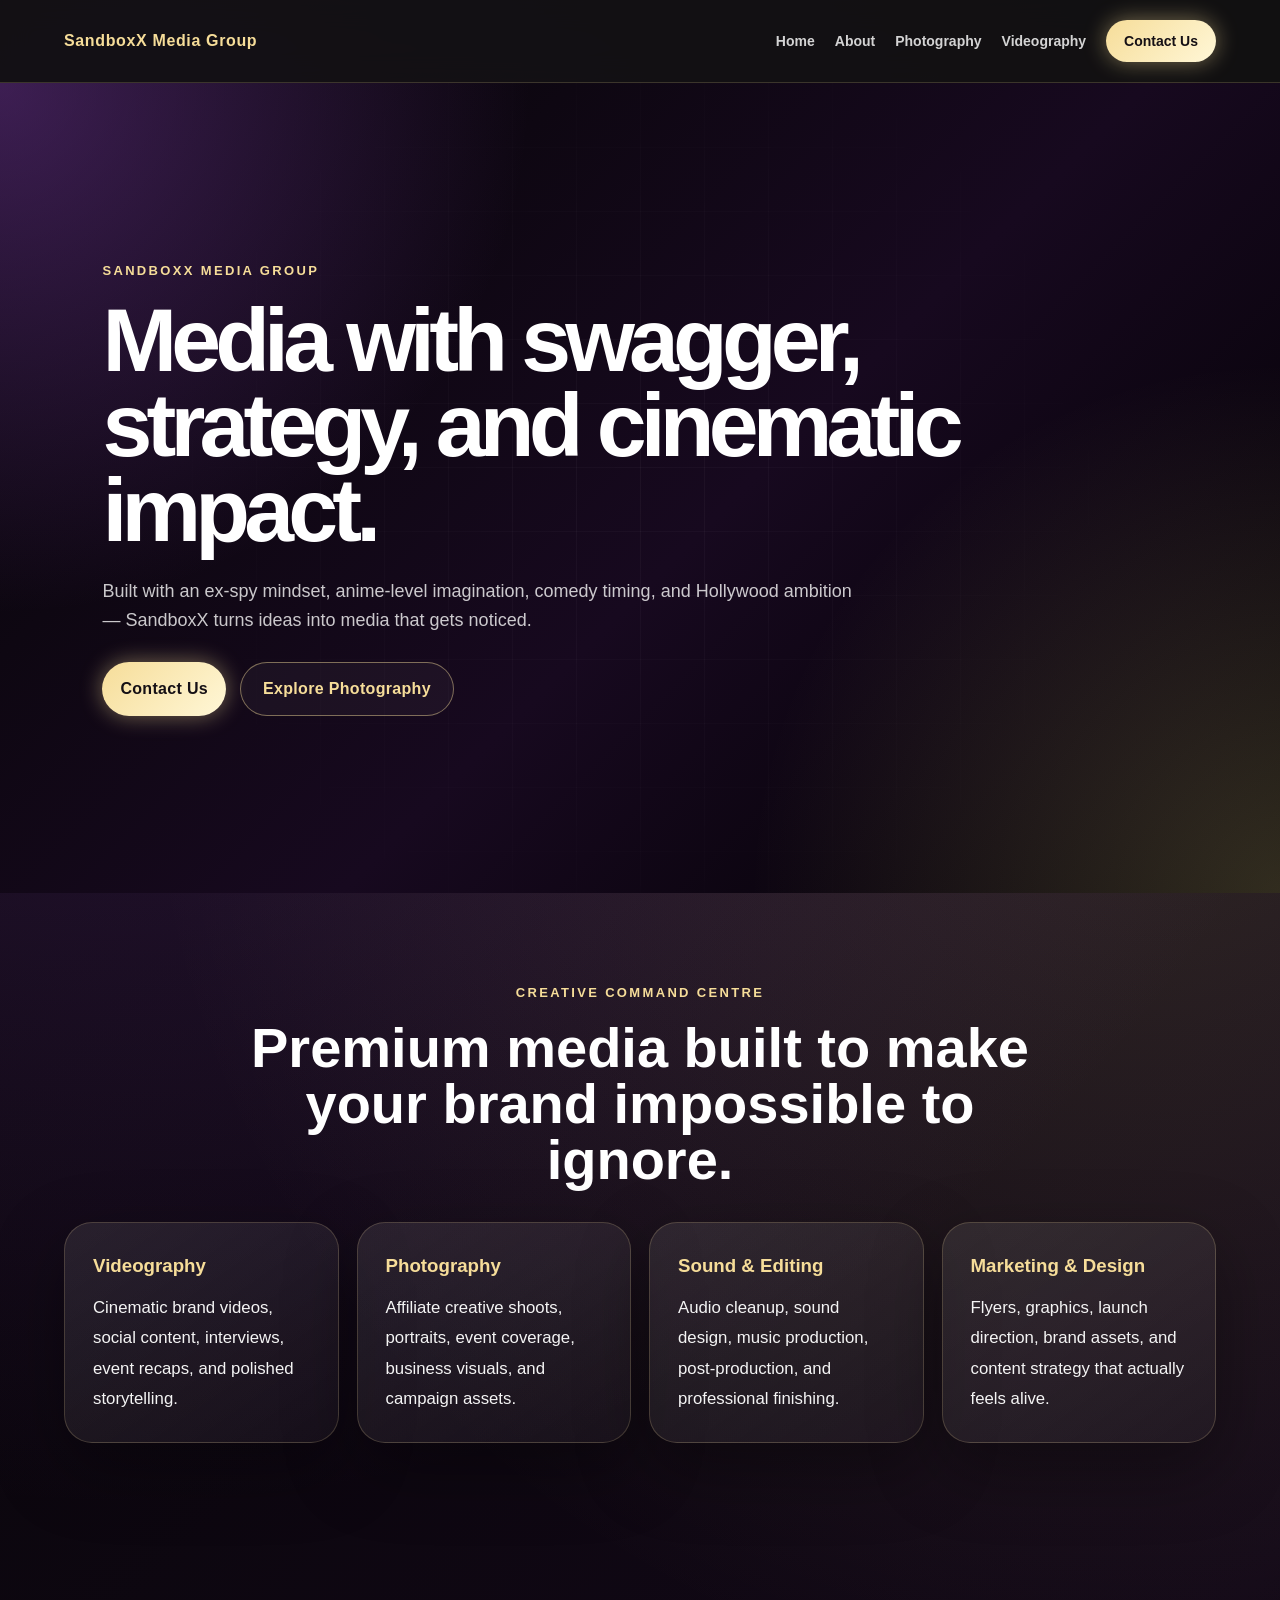
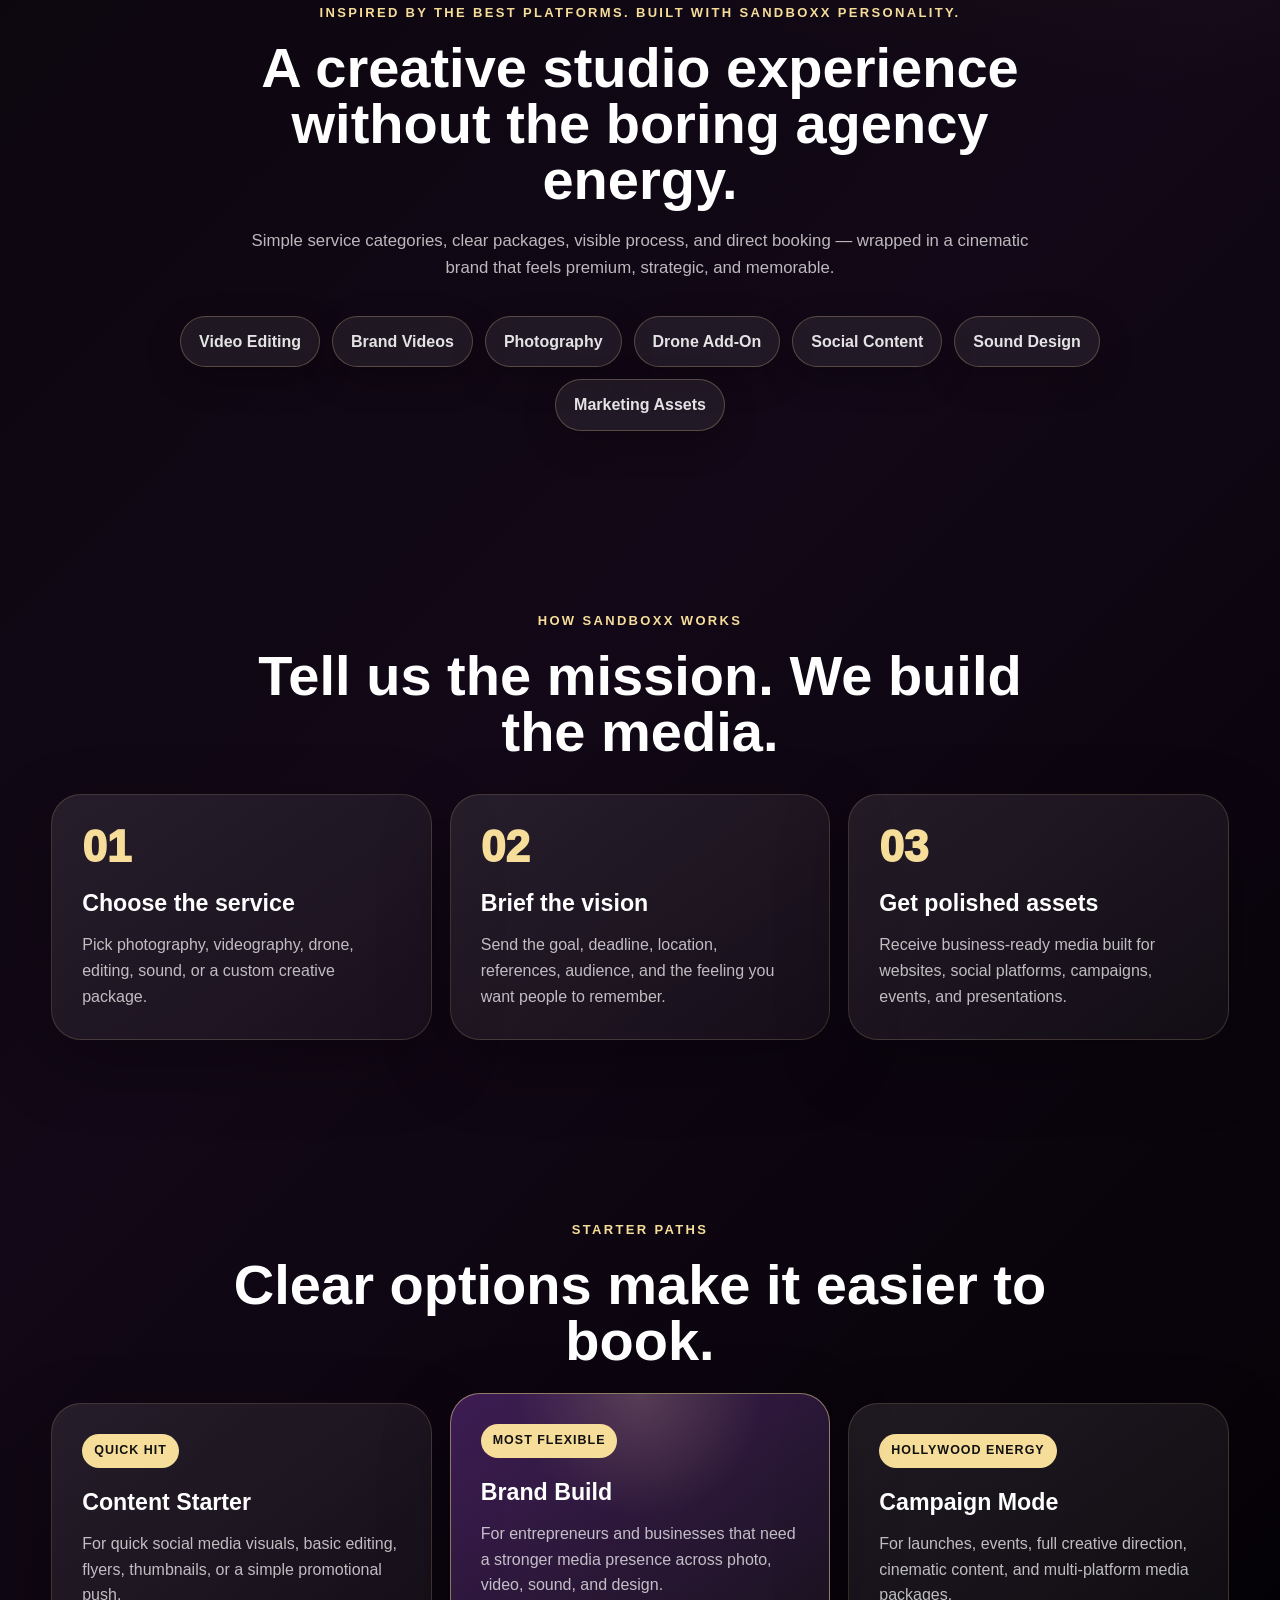
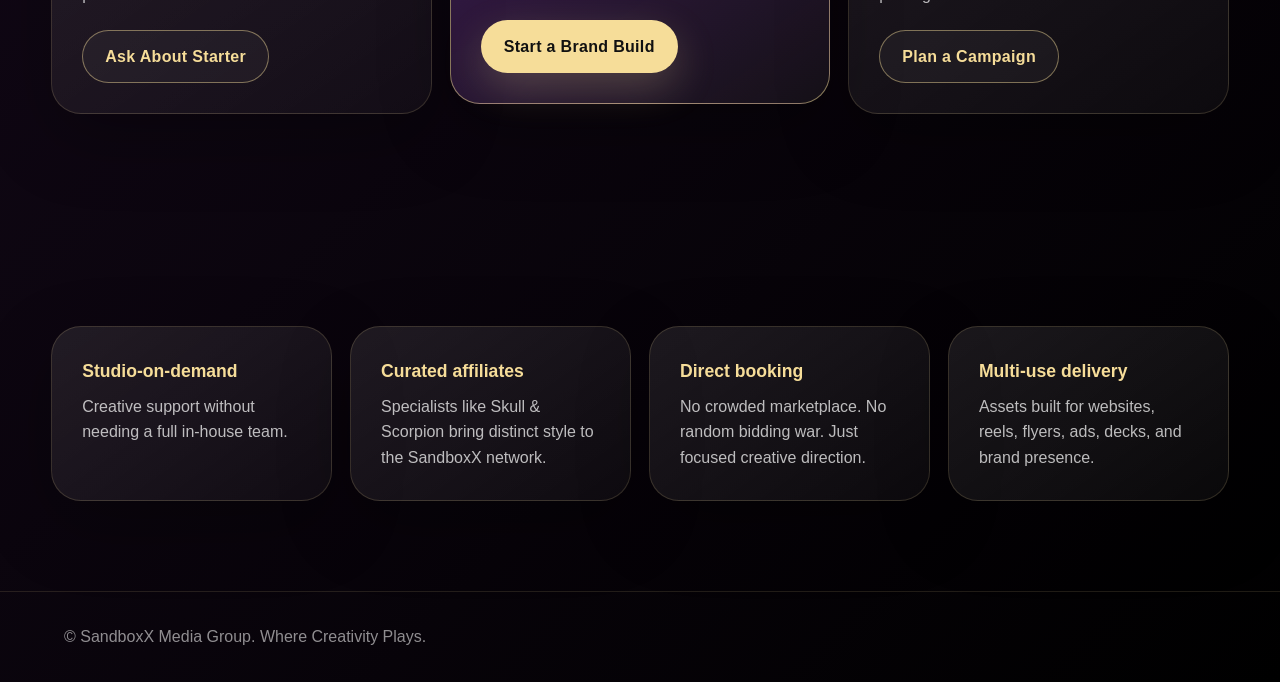
==== commit 3450165a: "update 2" ====
--- a/index.html
+++ b/index.html
@@ -4,78 +4,107 @@
   <meta charset="UTF-8" />
   <meta name="viewport" content="width=device-width, initial-scale=1.0" />
   <title>SandboxX Media Group | Where Creativity Plays</title>
-  <meta name="description" content="SandboxX Media Group is a full-service media company offering video, photography, sound, marketing, design, and creative production." />
+  <meta name="description" content="SandboxX Media Group is a full-service creative media company offering video, photography, sound, marketing, design, and creative production." />
   <link rel="stylesheet" href="style.css" />
 </head>
-<body>
+<body class="luxe-body">
   <header class="site-header">
     <a href="index.html" class="site-logo">SandboxX Media Group</a>
     <button class="menu-toggle" aria-label="Open navigation">☰</button>
     <nav class="site-nav">
       <a href="index.html">Home</a>
       <a href="about.html">About</a>
-      <a href="photography.html">Gallery / Photos</a>
-      <a href="services.html">Services</a>
-      <a href="contact.html">Contact</a>
+      <a href="photography.html">Photography</a>
+      <a href="videography.html">Videography</a>
+      <a href="contact.html" class="nav-cta">Contact Us</a>
     </nav>
   </header>
 
   <main>
-    <section class="hero home-hero">
+    <section class="hero home-hero hollywood-hero">
       <div class="hero-content">
-        <p class="eyebrow">Full-service creative media</p>
-        <h1>Where Creativity Plays.</h1>
+        <p class="eyebrow">SandboxX Media Group</p>
+        <h1>Media with swagger, strategy, and cinematic impact.</h1>
         <p class="hero-text">
-          SandboxX Media Group helps brands, businesses, artists, and communities turn ideas into professional media that looks sharp, sounds clean, and moves people.
+          Built with an ex-spy mindset, anime-level imagination, comedy timing, and Hollywood ambition — SandboxX turns ideas into media that gets noticed.
         </p>
         <div class="hero-actions">
-          <a href="services.html" class="btn btn-primary">Explore Services</a>
-          <a href="contact.html" class="btn btn-outline">Contact Us</a>
+          <a href="contact.html" class="btn btn-primary nav-cta hero-contact">Contact Us</a>
+          <a href="photography.html" class="btn btn-outline">Explore Photography</a>
         </div>
       </div>
     </section>
 
-    <section class="mission-section">
-      <div class="mission-card">
-        <p class="section-label">Our Mission</p>
-        <h2>Creativity with purpose, polish, and power.</h2>
-        <p>
-          SandboxX Media Group exists to bring bold ideas to life through powerful media, storytelling, design, sound, video, photography, marketing, and creative production. Our mission is to help businesses, artists, brands, and communities look professional, sound unforgettable, and move with purpose in a digital world.
-        </p>
+    <section class="feature-grid-section luxe-section">
+      <div class="section-heading centered">
+        <p class="section-label">Creative Command Centre</p>
+        <h2>Premium media built to make your brand impossible to ignore.</h2>
+      </div>
+
+      <div class="feature-grid">
+        <article class="feature-card pop-card"><h3>Videography</h3><p>Cinematic brand videos, social content, interviews, event recaps, and polished storytelling.</p></article>
+        <article class="feature-card pop-card"><h3>Photography</h3><p>Affiliate creative shoots, portraits, event coverage, business visuals, and campaign assets.</p></article>
+        <article class="feature-card pop-card"><h3>Sound & Editing</h3><p>Audio cleanup, sound design, music production, post-production, and professional finishing.</p></article>
+        <article class="feature-card pop-card"><h3>Marketing & Design</h3><p>Flyers, graphics, launch direction, brand assets, and content strategy that actually feels alive.</p></article>
       </div>
     </section>
 
-    <section class="feature-grid-section">
+    <section class="platform-strip luxe-section">
       <div class="section-heading centered">
-        <p class="section-label">What We Do</p>
-        <h2>Media built to make your brand impossible to ignore.</h2>
+        <p class="section-label">Inspired by the best platforms. Built with SandboxX personality.</p>
+        <h2>A creative studio experience without the boring agency energy.</h2>
+        <p class="section-subtext">Simple service categories, clear packages, visible process, and direct booking — wrapped in a cinematic brand that feels premium, strategic, and memorable.</p>
       </div>
 
-      <div class="feature-grid">
-        <article class="feature-card">
-          <h3>Video Production</h3>
-          <p>Commercials, brand videos, social content, reels, event recaps, and polished visual storytelling.</p>
-        </article>
-        <article class="feature-card">
-          <h3>Photography</h3>
-          <p>Business portraits, event coverage, product visuals, campaign assets, and affiliate creative shoots.</p>
-        </article>
-        <article class="feature-card">
-          <h3>Sound & Editing</h3>
-          <p>Audio editing, sound design, music production, post-production, and professional finishing.</p>
-        </article>
-        <article class="feature-card">
-          <h3>Marketing & Design</h3>
-          <p>Flyers, graphics, campaign direction, brand assets, launch materials, and content strategy.</p>
-        </article>
+      <div class="category-pills" aria-label="Popular SandboxX services">
+        <a href="videography.html">Video Editing</a>
+        <a href="videography.html">Brand Videos</a>
+        <a href="photography.html">Photography</a>
+        <a href="drone.html">Drone Add-On</a>
+        <a href="contact.html">Social Content</a>
+        <a href="contact.html">Sound Design</a>
+        <a href="contact.html">Marketing Assets</a>
       </div>
     </section>
+
+    <section class="how-it-works luxe-section">
+      <div class="section-heading centered">
+        <p class="section-label">How SandboxX Works</p>
+        <h2>Tell us the mission. We build the media.</h2>
+      </div>
+      <div class="process-luxe">
+        <article class="process-card"><span>01</span><h3>Choose the service</h3><p>Pick photography, videography, drone, editing, sound, or a custom creative package.</p></article>
+        <article class="process-card"><span>02</span><h3>Brief the vision</h3><p>Send the goal, deadline, location, references, audience, and the feeling you want people to remember.</p></article>
+        <article class="process-card"><span>03</span><h3>Get polished assets</h3><p>Receive business-ready media built for websites, social platforms, campaigns, events, and presentations.</p></article>
+      </div>
+    </section>
+
+    <section class="package-section luxe-section">
+      <div class="section-heading centered">
+        <p class="section-label">Starter Paths</p>
+        <h2>Clear options make it easier to book.</h2>
+      </div>
+      <div class="package-grid">
+        <article class="package-card"><p class="tag">Quick Hit</p><h3>Content Starter</h3><p>For quick social media visuals, basic editing, flyers, thumbnails, or a simple promotional push.</p><a href="contact.html" class="btn btn-outline">Ask About Starter</a></article>
+        <article class="package-card featured-package"><p class="tag">Most Flexible</p><h3>Brand Build</h3><p>For entrepreneurs and businesses that need a stronger media presence across photo, video, sound, and design.</p><a href="contact.html" class="btn btn-primary">Start a Brand Build</a></article>
+        <article class="package-card"><p class="tag">Hollywood Energy</p><h3>Campaign Mode</h3><p>For launches, events, full creative direction, cinematic content, and multi-platform media packages.</p><a href="contact.html" class="btn btn-outline">Plan a Campaign</a></article>
+      </div>
+    </section>
+
+    <section class="trust-section luxe-section">
+      <div class="trust-grid">
+        <article><strong>Studio-on-demand</strong><span>Creative support without needing a full in-house team.</span></article>
+        <article><strong>Curated affiliates</strong><span>Specialists like Skull & Scorpion bring distinct style to the SandboxX network.</span></article>
+        <article><strong>Direct booking</strong><span>No crowded marketplace. No random bidding war. Just focused creative direction.</span></article>
+        <article><strong>Multi-use delivery</strong><span>Assets built for websites, reels, flyers, ads, decks, and brand presence.</span></article>
+      </div>
+    </section>
+
   </main>
 
   <footer class="site-footer">
     <p>© SandboxX Media Group. Where Creativity Plays.</p>
   </footer>
-
   <script src="script.js"></script>
 </body>
 </html>
--- a/style.css
+++ b/style.css
@@ -727,3 +727,197 @@
     align-items: center;
   }
 }
+
+
+/* === SandboxX 2026 Luxe Update Layer === */
+.luxe-body {
+  background:
+    radial-gradient(circle at 10% 5%, rgba(130, 61, 178, 0.34), transparent 34%),
+    radial-gradient(circle at 90% 18%, rgba(246, 221, 153, 0.15), transparent 30%),
+    linear-gradient(135deg, #050505, #120817 55%, #000000);
+}
+.nav-cta {
+  background: linear-gradient(135deg, var(--sx-gold), #fff7d7);
+  color: #151015 !important;
+  padding: 10px 18px;
+  border-radius: 999px;
+  font-weight: 900;
+  box-shadow: 0 0 22px rgba(246, 221, 153, 0.45);
+}
+.nav-cta:hover { transform: translateY(-2px); box-shadow: 0 0 35px rgba(246, 221, 153, 0.75); color: #000 !important; }
+.hollywood-hero,
+.luxe-page {
+  background:
+    radial-gradient(circle at top left, rgba(130, 61, 178, 0.45), transparent 35%),
+    radial-gradient(circle at bottom right, rgba(246, 221, 153, 0.20), transparent 35%),
+    linear-gradient(135deg, #050505, #17091f 55%, #000000);
+  color: #fff;
+}
+.hollywood-hero { min-height: 90vh; display: flex; align-items: center; padding: 90px 8%; position: relative; overflow: hidden; }
+.hollywood-hero::after { content:""; position:absolute; inset:0; background: linear-gradient(90deg, rgba(255,255,255,0.04) 1px, transparent 1px), linear-gradient(rgba(255,255,255,0.03) 1px, transparent 1px); background-size: 64px 64px; mask-image: radial-gradient(circle at center, black, transparent 70%); pointer-events:none; }
+.hero-content { max-width: 930px; position: relative; z-index: 1; }
+.hero-content h1, .about-hero h1, .cinematic-page-hero h1 { font-size: clamp(3rem, 7vw, 6rem); line-height: 0.95; letter-spacing: -0.065em; margin-bottom: 24px; }
+.hero-contact { border: 0; }
+.luxe-section { padding-top: 90px; padding-bottom: 90px; }
+.pop-card { background: linear-gradient(145deg, rgba(255,255,255,0.09), rgba(255,255,255,0.035)); border: 1px solid rgba(246,221,153,0.20); box-shadow: 0 25px 70px rgba(0,0,0,0.34); }
+.pop-card:hover { transform: translateY(-6px); box-shadow: 0 35px 90px rgba(130,61,178,0.28); }
+.about-hero { padding: 100px 8% 50px; text-align: center; }
+.about-hero p { max-width: 850px; margin: 0 auto; color: rgba(255,255,255,0.78); font-size: 1.15rem; }
+.about-grid { display: grid; grid-template-columns: repeat(3, 1fr); gap: 22px; padding: 50px 8%; }
+.about-card { padding: 32px; border-radius: 28px; background: rgba(255,255,255,0.07); border: 1px solid rgba(246,221,153,0.22); box-shadow: 0 25px 70px rgba(0,0,0,0.35); }
+.about-card h2 { color: var(--sx-gold); margin-bottom: 14px; }
+.about-card p { color: rgba(255,255,255,0.76); margin-bottom: 14px; }
+.contact-panel { margin: 60px auto 100px; width: min(900px, 90%); padding: 45px; border-radius: 34px; text-align: center; background: linear-gradient(135deg, rgba(130,61,178,0.95), rgba(0,0,0,0.95)); border: 1px solid rgba(246,221,153,0.35); box-shadow: 0 0 45px rgba(130,61,178,0.45); }
+.contact-panel h2 { font-size: clamp(2rem, 5vw, 4rem); margin-bottom: 25px; }
+.contact-form { display: grid; gap: 15px; }
+.contact-form input, .contact-form textarea { width: 100%; padding: 16px; border-radius: 16px; border: 1px solid rgba(246,221,153,0.28); background: rgba(255,255,255,0.08); color: #fff; font-size: 1rem; }
+.contact-form textarea { min-height: 160px; resize: vertical; }
+.contact-form input::placeholder, .contact-form textarea::placeholder { color: rgba(255,255,255,0.55); }
+.cinematic-page-hero { padding-top: 95px; padding-bottom: 60px; }
+.spotlight-card { text-align: center; margin-top: 40px; }
+.contact-strip { display:flex; justify-content:center; gap:14px; flex-wrap:wrap; margin-top:24px; color: var(--sx-gold); font-weight:800; }
+.skull-page .sandbox-home-btn { border:1px solid rgba(246,221,153,0.55); color: var(--ss-gold) !important; padding: 10px 16px; border-radius: 999px; background: rgba(255,255,255,0.04); }
+.skull-page .sandbox-home-btn:hover { background: rgba(246,221,153,0.12); }
+@media (max-width: 900px) { .about-grid { grid-template-columns: 1fr; } .hollywood-hero { min-height:auto; padding:70px 6%; } }
+
+
+/* Marketplace-inspired upgrade layer */
+.section-subtext {
+  max-width: 820px;
+  margin: 14px auto 0;
+  color: rgba(255,255,255,0.72);
+  font-size: 1.05rem;
+}
+
+.platform-strip {
+  padding-top: 70px;
+}
+
+.category-pills {
+  width: min(1080px, 92%);
+  margin: 28px auto 0;
+  display: flex;
+  flex-wrap: wrap;
+  gap: 12px;
+  justify-content: center;
+}
+
+.category-pills a {
+  padding: 12px 18px;
+  border-radius: 999px;
+  border: 1px solid rgba(246,221,153,0.26);
+  background: rgba(255,255,255,0.07);
+  color: rgba(255,255,255,0.88);
+  font-weight: 800;
+  box-shadow: 0 12px 35px rgba(0,0,0,0.22);
+  transition: 0.25s ease;
+}
+
+.category-pills a:hover {
+  transform: translateY(-2px) scale(1.02);
+  color: #111;
+  background: var(--sx-gold);
+  box-shadow: 0 18px 45px rgba(246,221,153,0.26);
+}
+
+.process-luxe,
+.package-grid,
+.trust-grid {
+  width: min(1180px, 92%);
+  margin: 32px auto 0;
+  display: grid;
+  gap: 18px;
+}
+
+.process-luxe,
+.package-grid {
+  grid-template-columns: repeat(3, minmax(0, 1fr));
+}
+
+.process-card,
+.package-card,
+.trust-grid article {
+  padding: 30px;
+  border-radius: 30px;
+  background: linear-gradient(145deg, rgba(255,255,255,0.09), rgba(255,255,255,0.035));
+  border: 1px solid rgba(246,221,153,0.16);
+  box-shadow: 0 24px 70px rgba(0,0,0,0.28);
+}
+
+.process-card span {
+  color: var(--sx-gold);
+  font-size: 44px;
+  font-weight: 950;
+  line-height: 1;
+}
+
+.process-card h3,
+.package-card h3 {
+  margin: 16px 0 10px;
+  font-size: 1.45rem;
+  color: #fff;
+}
+
+.process-card p,
+.package-card p,
+.trust-grid span {
+  color: rgba(255,255,255,0.72);
+}
+
+.package-card .tag {
+  display: inline-flex;
+  color: #111;
+  background: var(--sx-gold);
+  padding: 7px 12px;
+  border-radius: 999px;
+  font-size: 0.78rem;
+  font-weight: 900;
+  text-transform: uppercase;
+  letter-spacing: 0.08em;
+}
+
+.package-card .btn {
+  margin-top: 22px;
+}
+
+.featured-package {
+  transform: translateY(-10px);
+  border-color: rgba(246,221,153,0.5);
+  background: radial-gradient(circle at top, rgba(246,221,153,0.18), transparent 34%), linear-gradient(145deg, rgba(130,61,178,0.42), rgba(255,255,255,0.055));
+}
+
+.trust-grid {
+  grid-template-columns: repeat(4, minmax(0, 1fr));
+}
+
+.trust-grid strong {
+  display: block;
+  color: var(--sx-gold);
+  font-size: 1.1rem;
+  margin-bottom: 8px;
+}
+
+.about-marketplace-notes,
+.brief-helper {
+  padding: 60px 0;
+}
+
+.compact-packages {
+  padding: 40px 0 20px;
+}
+
+.ss-package-zone {
+  border-top: 1px solid rgba(246,221,153,0.13);
+}
+
+@media (max-width: 900px) {
+  .process-luxe,
+  .package-grid,
+  .trust-grid {
+    grid-template-columns: 1fr;
+  }
+
+  .featured-package {
+    transform: none;
+  }
+}
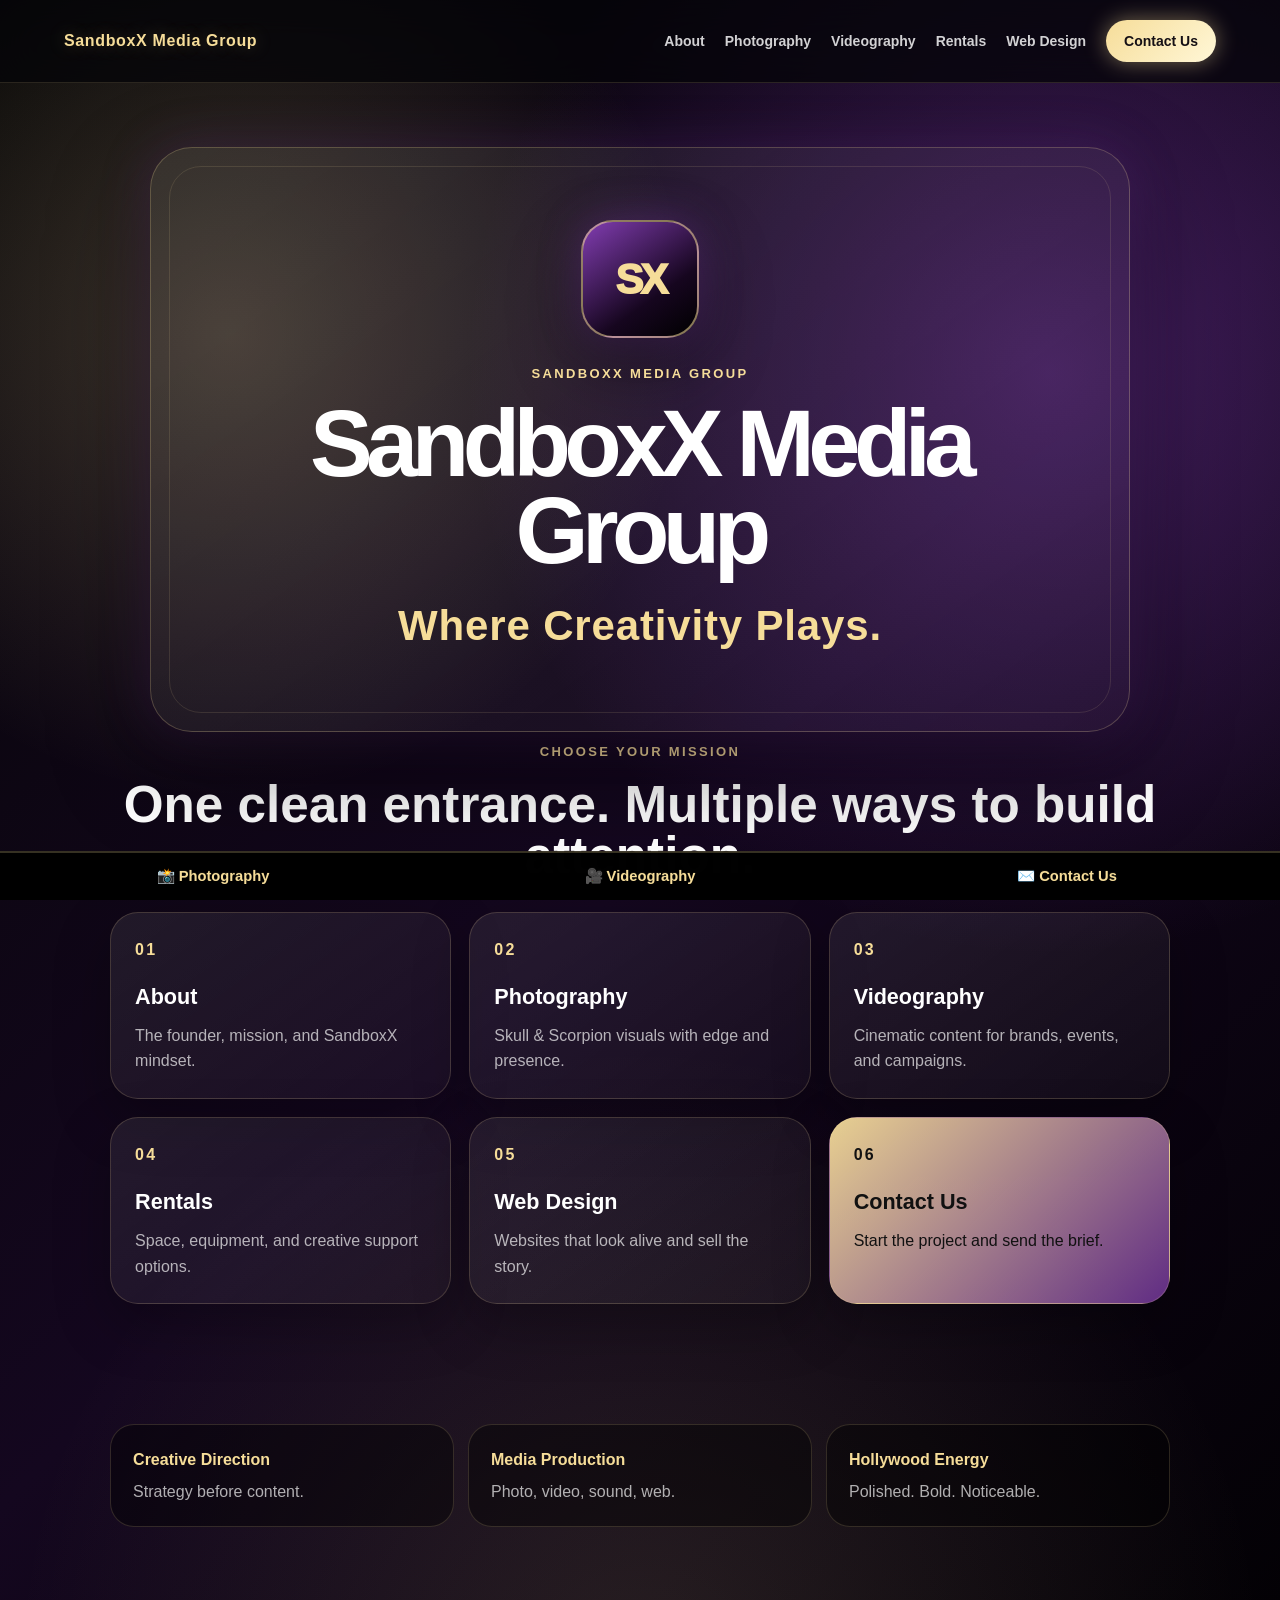
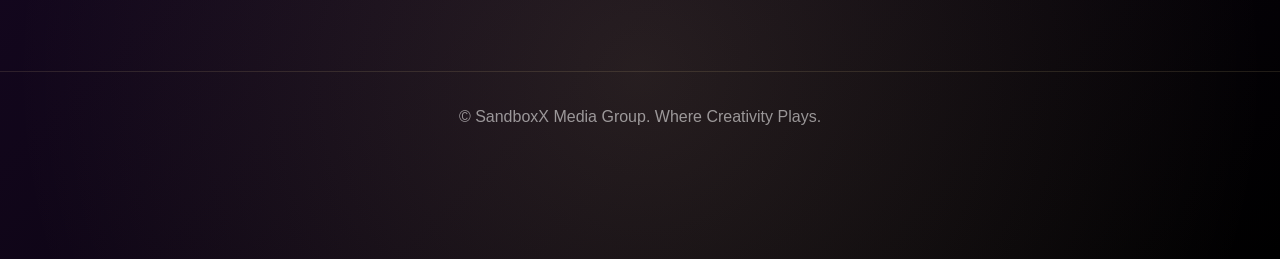
==== commit 710a75d6: "update 3" ====
--- a/index.html
+++ b/index.html
@@ -4,107 +4,67 @@
   <meta charset="UTF-8" />
   <meta name="viewport" content="width=device-width, initial-scale=1.0" />
   <title>SandboxX Media Group | Where Creativity Plays</title>
-  <meta name="description" content="SandboxX Media Group is a full-service creative media company offering video, photography, sound, marketing, design, and creative production." />
+  <meta name="description" content="SandboxX Media Group is a Canadian creative media company for photography, videography, rentals, web design, and creative production." />
   <link rel="stylesheet" href="style.css" />
 </head>
-<body class="luxe-body">
-  <header class="site-header">
+<body class="luxe-body home-minimal-body">
+  <header class="site-header home-header">
     <a href="index.html" class="site-logo">SandboxX Media Group</a>
     <button class="menu-toggle" aria-label="Open navigation">☰</button>
-    <nav class="site-nav">
-      <a href="index.html">Home</a>
+    <nav class="site-nav home-nav">
       <a href="about.html">About</a>
       <a href="photography.html">Photography</a>
       <a href="videography.html">Videography</a>
+      <a href="rentals.html">Rentals</a>
+      <a href="web-design.html">Web Design</a>
       <a href="contact.html" class="nav-cta">Contact Us</a>
     </nav>
   </header>
 
-  <main>
-    <section class="hero home-hero hollywood-hero">
-      <div class="hero-content">
-        <p class="eyebrow">SandboxX Media Group</p>
-        <h1>Media with swagger, strategy, and cinematic impact.</h1>
-        <p class="hero-text">
-          Built with an ex-spy mindset, anime-level imagination, comedy timing, and Hollywood ambition — SandboxX turns ideas into media that gets noticed.
-        </p>
-        <div class="hero-actions">
-          <a href="contact.html" class="btn btn-primary nav-cta hero-contact">Contact Us</a>
-          <a href="photography.html" class="btn btn-outline">Explore Photography</a>
-        </div>
+  <main class="home-minimal-main">
+    <section class="home-splash" aria-label="SandboxX Media Group homepage">
+      <div class="home-logo-mark" aria-hidden="true">SX</div>
+      <p class="eyebrow">SandboxX Media Group</p>
+      <h1>SandboxX Media Group</h1>
+      <p class="home-tagline">Where Creativity Plays.</p>
+    </section>
+
+    <section class="home-launchpad" aria-label="Explore SandboxX services">
+      <p class="eyebrow">Choose Your Mission</p>
+      <h2>One clean entrance. Multiple ways to build attention.</h2>
+      <div class="launch-grid">
+        <a href="about.html" class="launch-card"><span>01</span><strong>About</strong><em>The founder, mission, and SandboxX mindset.</em></a>
+        <a href="photography.html" class="launch-card"><span>02</span><strong>Photography</strong><em>Skull & Scorpion visuals with edge and presence.</em></a>
+        <a href="videography.html" class="launch-card"><span>03</span><strong>Videography</strong><em>Cinematic content for brands, events, and campaigns.</em></a>
+        <a href="rentals.html" class="launch-card"><span>04</span><strong>Rentals</strong><em>Space, equipment, and creative support options.</em></a>
+        <a href="web-design.html" class="launch-card"><span>05</span><strong>Web Design</strong><em>Websites that look alive and sell the story.</em></a>
+        <a href="contact.html" class="launch-card featured-launch"><span>06</span><strong>Contact Us</strong><em>Start the project and send the brief.</em></a>
       </div>
     </section>
 
-    <section class="feature-grid-section luxe-section">
-      <div class="section-heading centered">
-        <p class="section-label">Creative Command Centre</p>
-        <h2>Premium media built to make your brand impossible to ignore.</h2>
-      </div>
-
-      <div class="feature-grid">
-        <article class="feature-card pop-card"><h3>Videography</h3><p>Cinematic brand videos, social content, interviews, event recaps, and polished storytelling.</p></article>
-        <article class="feature-card pop-card"><h3>Photography</h3><p>Affiliate creative shoots, portraits, event coverage, business visuals, and campaign assets.</p></article>
-        <article class="feature-card pop-card"><h3>Sound & Editing</h3><p>Audio cleanup, sound design, music production, post-production, and professional finishing.</p></article>
-        <article class="feature-card pop-card"><h3>Marketing & Design</h3><p>Flyers, graphics, launch direction, brand assets, and content strategy that actually feels alive.</p></article>
-      </div>
-    </section>
-
-    <section class="platform-strip luxe-section">
-      <div class="section-heading centered">
-        <p class="section-label">Inspired by the best platforms. Built with SandboxX personality.</p>
-        <h2>A creative studio experience without the boring agency energy.</h2>
-        <p class="section-subtext">Simple service categories, clear packages, visible process, and direct booking — wrapped in a cinematic brand that feels premium, strategic, and memorable.</p>
-      </div>
-
-      <div class="category-pills" aria-label="Popular SandboxX services">
-        <a href="videography.html">Video Editing</a>
-        <a href="videography.html">Brand Videos</a>
-        <a href="photography.html">Photography</a>
-        <a href="drone.html">Drone Add-On</a>
-        <a href="contact.html">Social Content</a>
-        <a href="contact.html">Sound Design</a>
-        <a href="contact.html">Marketing Assets</a>
-      </div>
-    </section>
-
-    <section class="how-it-works luxe-section">
-      <div class="section-heading centered">
-        <p class="section-label">How SandboxX Works</p>
-        <h2>Tell us the mission. We build the media.</h2>
-      </div>
-      <div class="process-luxe">
-        <article class="process-card"><span>01</span><h3>Choose the service</h3><p>Pick photography, videography, drone, editing, sound, or a custom creative package.</p></article>
-        <article class="process-card"><span>02</span><h3>Brief the vision</h3><p>Send the goal, deadline, location, references, audience, and the feeling you want people to remember.</p></article>
-        <article class="process-card"><span>03</span><h3>Get polished assets</h3><p>Receive business-ready media built for websites, social platforms, campaigns, events, and presentations.</p></article>
-      </div>
-    </section>
-
-    <section class="package-section luxe-section">
-      <div class="section-heading centered">
-        <p class="section-label">Starter Paths</p>
-        <h2>Clear options make it easier to book.</h2>
-      </div>
-      <div class="package-grid">
-        <article class="package-card"><p class="tag">Quick Hit</p><h3>Content Starter</h3><p>For quick social media visuals, basic editing, flyers, thumbnails, or a simple promotional push.</p><a href="contact.html" class="btn btn-outline">Ask About Starter</a></article>
-        <article class="package-card featured-package"><p class="tag">Most Flexible</p><h3>Brand Build</h3><p>For entrepreneurs and businesses that need a stronger media presence across photo, video, sound, and design.</p><a href="contact.html" class="btn btn-primary">Start a Brand Build</a></article>
-        <article class="package-card"><p class="tag">Hollywood Energy</p><h3>Campaign Mode</h3><p>For launches, events, full creative direction, cinematic content, and multi-platform media packages.</p><a href="contact.html" class="btn btn-outline">Plan a Campaign</a></article>
-      </div>
-    </section>
-
-    <section class="trust-section luxe-section">
-      <div class="trust-grid">
-        <article><strong>Studio-on-demand</strong><span>Creative support without needing a full in-house team.</span></article>
-        <article><strong>Curated affiliates</strong><span>Specialists like Skull & Scorpion bring distinct style to the SandboxX network.</span></article>
-        <article><strong>Direct booking</strong><span>No crowded marketplace. No random bidding war. Just focused creative direction.</span></article>
-        <article><strong>Multi-use delivery</strong><span>Assets built for websites, reels, flyers, ads, decks, and brand presence.</span></article>
-      </div>
+    <section class="signal-strip" aria-label="SandboxX strengths">
+      <div><strong>Creative Direction</strong><span>Strategy before content.</span></div>
+      <div><strong>Media Production</strong><span>Photo, video, sound, web.</span></div>
+      <div><strong>Hollywood Energy</strong><span>Polished. Bold. Noticeable.</span></div>
     </section>
 
   </main>
 
-  <footer class="site-footer">
+  <footer class="site-footer home-footer">
     <p>© SandboxX Media Group. Where Creativity Plays.</p>
   </footer>
-  <script src="script.js"></script>
+
+  <div class="quick-actions" aria-label="Quick booking actions">
+    <a href="photography.html">📸 Photography</a>
+    <a href="videography.html">🎥 Videography</a>
+    <a href="contact.html">✉️ Contact Us</a>
+  </div>
+  
+  <div class="quick-actions" aria-label="Quick booking actions">
+    <a href="photography.html">📸 Photography</a>
+    <a href="videography.html">🎥 Videography</a>
+    <a href="contact.html">✉️ Contact Us</a>
+  </div>
+<script src="script.js"></script>
 </body>
 </html>
--- a/style.css
+++ b/style.css
@@ -921,3 +921,370 @@
     transform: none;
   }
 }
+
+
+/* Minimal Homepage Update */
+.home-minimal-body {
+  min-height: 100vh;
+  background:
+    radial-gradient(circle at 18% 18%, rgba(246,221,153,0.22), transparent 25%),
+    radial-gradient(circle at 82% 20%, rgba(130,61,178,0.42), transparent 32%),
+    radial-gradient(circle at 50% 90%, rgba(246,221,153,0.12), transparent 35%),
+    linear-gradient(135deg, #050505 0%, #14071f 48%, #000000 100%);
+}
+
+.home-header {
+  background: rgba(5, 5, 5, 0.74);
+}
+
+.home-minimal-main {
+  min-height: calc(100vh - 130px);
+  display: grid;
+  place-items: center;
+  padding: 64px 5%;
+}
+
+.home-splash {
+  width: min(980px, 94%);
+  text-align: center;
+  padding: 72px 30px;
+  border-radius: 42px;
+  background: linear-gradient(145deg, rgba(255,255,255,0.075), rgba(255,255,255,0.025));
+  border: 1px solid rgba(246,221,153,0.24);
+  box-shadow: 0 35px 100px rgba(0,0,0,0.45), 0 0 50px rgba(130,61,178,0.25);
+  position: relative;
+  overflow: hidden;
+}
+
+.home-splash::before {
+  content: "";
+  position: absolute;
+  inset: 18px;
+  border-radius: 32px;
+  border: 1px solid rgba(246,221,153,0.12);
+  pointer-events: none;
+}
+
+.home-logo-mark {
+  width: 118px;
+  height: 118px;
+  margin: 0 auto 26px;
+  border-radius: 32px;
+  display: grid;
+  place-items: center;
+  color: var(--sx-gold);
+  font-size: 42px;
+  font-weight: 950;
+  letter-spacing: -0.08em;
+  background: linear-gradient(145deg, var(--sx-purple), #16061f 65%, #000000);
+  border: 2px solid rgba(246,221,153,0.55);
+  box-shadow: 0 25px 70px rgba(0,0,0,0.48), 0 0 40px rgba(130,61,178,0.45);
+}
+
+.home-splash h1 {
+  font-size: clamp(44px, 8vw, 94px);
+  line-height: 0.92;
+  letter-spacing: -0.07em;
+  color: #ffffff;
+  margin-bottom: 18px;
+}
+
+.home-tagline {
+  color: var(--sx-gold);
+  font-size: clamp(22px, 4vw, 42px);
+  font-weight: 900;
+  letter-spacing: 0.02em;
+}
+
+.home-footer {
+  text-align: center;
+}
+
+.rental-grid .feature-card,
+.website-grid .feature-card {
+  min-height: 220px;
+}
+
+@media (max-width: 900px) {
+  .home-nav {
+    width: 100%;
+  }
+  .home-splash {
+    padding: 54px 22px;
+  }
+}
+
+
+/* === Sensation Upgrade: bolder navigation, mobile clarity, and high-conversion sections === */
+.site-header {
+  position: sticky;
+  top: 0;
+  z-index: 1000;
+  backdrop-filter: blur(18px);
+  background: rgba(5, 5, 8, 0.76);
+  border-bottom: 1px solid rgba(246, 221, 153, 0.14);
+}
+
+.site-logo {
+  text-shadow: 0 0 18px rgba(246, 221, 153, 0.28);
+}
+
+.site-nav a.active-link {
+  color: #f6dd99;
+  border-bottom: 2px solid #f6dd99;
+}
+
+.home-launchpad,
+.signal-strip {
+  width: min(1180px, 92%);
+  margin: 0 auto 80px;
+}
+
+.home-launchpad {
+  text-align: center;
+  padding: 10px 0 40px;
+}
+
+.home-launchpad h2 {
+  font-size: clamp(2rem, 4vw, 4.4rem);
+  line-height: 1;
+  margin-bottom: 30px;
+  color: #fff;
+}
+
+.launch-grid {
+  display: grid;
+  grid-template-columns: repeat(3, 1fr);
+  gap: 18px;
+}
+
+.launch-card {
+  min-height: 180px;
+  padding: 24px;
+  border-radius: 28px;
+  text-align: left;
+  background: linear-gradient(145deg, rgba(255,255,255,0.08), rgba(255,255,255,0.03));
+  border: 1px solid rgba(246,221,153,0.18);
+  box-shadow: 0 20px 55px rgba(0,0,0,0.28);
+  transition: transform .25s ease, border-color .25s ease, box-shadow .25s ease;
+}
+
+.launch-card:hover {
+  transform: translateY(-6px);
+  border-color: rgba(246,221,153,0.62);
+  box-shadow: 0 24px 70px rgba(130,61,178,0.35);
+}
+
+.launch-card span {
+  color: #f6dd99;
+  font-weight: 900;
+  letter-spacing: .14em;
+}
+
+.launch-card strong {
+  display: block;
+  color: #fff;
+  font-size: 1.35rem;
+  margin: 18px 0 8px;
+}
+
+.launch-card em {
+  display: block;
+  color: rgba(255,255,255,0.68);
+  font-style: normal;
+}
+
+.featured-launch {
+  background: linear-gradient(135deg, rgba(246,221,153,.94), rgba(130,61,178,.72));
+}
+
+.featured-launch span,
+.featured-launch strong,
+.featured-launch em {
+  color: #111;
+}
+
+.signal-strip {
+  display: grid;
+  grid-template-columns: repeat(3, 1fr);
+  gap: 14px;
+}
+
+.signal-strip div {
+  padding: 22px;
+  border-radius: 24px;
+  background: rgba(0,0,0,.42);
+  border: 1px solid rgba(246,221,153,.16);
+}
+
+.signal-strip strong {
+  display: block;
+  color: #f6dd99;
+  margin-bottom: 6px;
+}
+
+.signal-strip span {
+  color: rgba(255,255,255,.68);
+}
+
+.founder-signal {
+  width: min(1100px, 92%);
+  margin: 0 auto;
+}
+
+.founder-card {
+  text-align: center;
+  padding: 46px;
+  border-radius: 36px;
+  background:
+    radial-gradient(circle at 15% 10%, rgba(246,221,153,.24), transparent 30%),
+    radial-gradient(circle at 85% 80%, rgba(130,61,178,.40), transparent 34%),
+    linear-gradient(135deg, rgba(0,0,0,.72), rgba(20,9,28,.92));
+}
+
+.founder-card h2,
+.what-you-get h2,
+.final-cta h2 {
+  font-size: clamp(2rem, 4vw, 4rem);
+  line-height: 1;
+  margin-bottom: 18px;
+}
+
+.badge-row {
+  display: flex;
+  justify-content: center;
+  gap: 10px;
+  flex-wrap: wrap;
+  margin-top: 26px;
+}
+
+.badge-row span {
+  padding: 10px 14px;
+  border-radius: 999px;
+  background: rgba(246,221,153,.12);
+  color: #f6dd99;
+  border: 1px solid rgba(246,221,153,.24);
+  font-weight: 800;
+}
+
+.what-you-get {
+  width: min(1000px, 92%);
+  margin: 0 auto;
+}
+
+.premium-card ul {
+  list-style: none;
+  padding: 0;
+  margin-top: 18px;
+  display: grid;
+  gap: 12px;
+}
+
+.premium-card li {
+  padding: 14px 16px;
+  border-radius: 16px;
+  background: rgba(255,255,255,.06);
+  color: rgba(255,255,255,.82);
+}
+
+.final-cta {
+  width: min(1000px, 92%);
+  margin: 60px auto 90px;
+  padding: 58px 26px;
+  text-align: center;
+  border-radius: 38px;
+  background:
+    radial-gradient(circle at top, rgba(246,221,153,.2), transparent 32%),
+    linear-gradient(135deg, rgba(130,61,178,.94), rgba(0,0,0,.94));
+  border: 1px solid rgba(246,221,153,.26);
+  box-shadow: 0 30px 90px rgba(0,0,0,.36);
+}
+
+.contact-select {
+  width: 100%;
+  padding: 16px;
+  border-radius: 16px;
+  border: 1px solid rgba(246,221,153,0.28);
+  background: rgba(255,255,255,0.08);
+  color: #ffffff;
+  font-size: 1rem;
+}
+
+.contact-select option {
+  color: #111;
+}
+
+.quick-actions {
+  position: sticky;
+  bottom: 0;
+  z-index: 999;
+  display: grid;
+  grid-template-columns: repeat(3, 1fr);
+  gap: 1px;
+  background: rgba(0,0,0,.92);
+  border-top: 1px solid rgba(246,221,153,.22);
+}
+
+.quick-actions a {
+  text-align: center;
+  padding: 12px 8px;
+  color: #f6dd99;
+  font-weight: 900;
+  font-size: .92rem;
+}
+
+.quick-actions a:hover {
+  background: rgba(246,221,153,.12);
+}
+
+@media (max-width: 900px) {
+  .menu-toggle {
+    display: inline-flex;
+    align-items: center;
+    justify-content: center;
+    min-width: 44px;
+    min-height: 44px;
+    border-radius: 14px;
+    border: 1px solid rgba(246,221,153,.25);
+    background: rgba(255,255,255,.08);
+    color: #f6dd99;
+    font-size: 1.4rem;
+  }
+
+  .site-nav {
+    display: none;
+    position: absolute;
+    left: 4%;
+    right: 4%;
+    top: 74px;
+    padding: 18px;
+    border-radius: 24px;
+    background: rgba(8,8,12,.96);
+    border: 1px solid rgba(246,221,153,.22);
+    box-shadow: 0 30px 80px rgba(0,0,0,.45);
+  }
+
+  .site-nav.open {
+    display: grid;
+    gap: 12px;
+  }
+
+  .site-nav a {
+    padding: 12px 14px;
+  }
+
+  .launch-grid,
+  .signal-strip {
+    grid-template-columns: 1fr;
+  }
+
+  .quick-actions a {
+    font-size: .78rem;
+  }
+}
+
+@media (min-width: 901px) {
+  .menu-toggle {
+    display: none;
+  }
+}
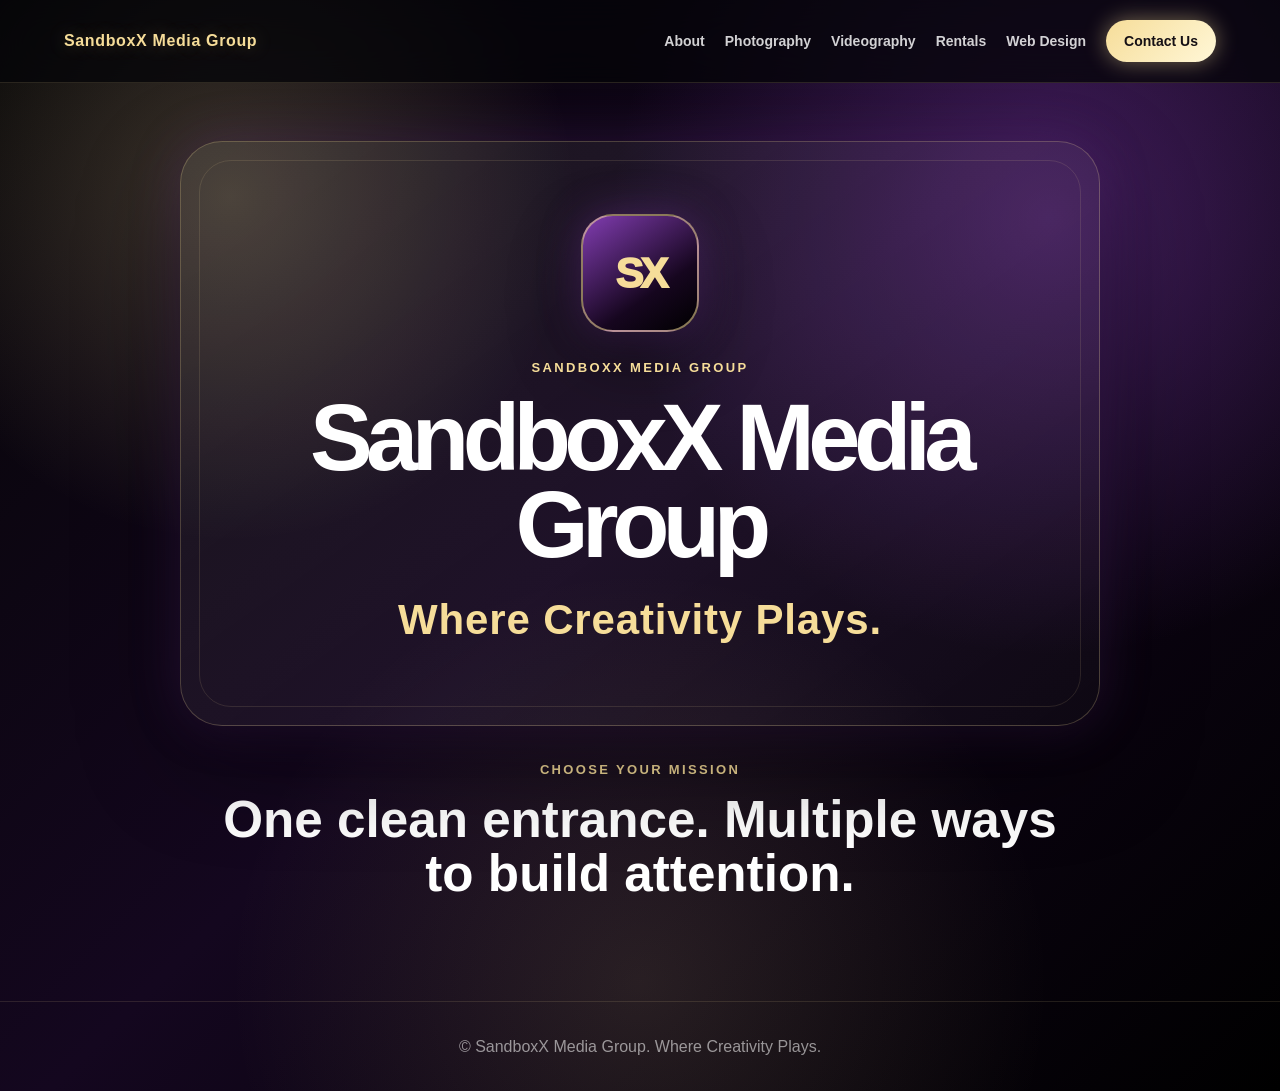
==== commit 8fe5ecda: "update 4" ====
--- a/index.html
+++ b/index.html
@@ -32,20 +32,6 @@
     <section class="home-launchpad" aria-label="Explore SandboxX services">
       <p class="eyebrow">Choose Your Mission</p>
       <h2>One clean entrance. Multiple ways to build attention.</h2>
-      <div class="launch-grid">
-        <a href="about.html" class="launch-card"><span>01</span><strong>About</strong><em>The founder, mission, and SandboxX mindset.</em></a>
-        <a href="photography.html" class="launch-card"><span>02</span><strong>Photography</strong><em>Skull & Scorpion visuals with edge and presence.</em></a>
-        <a href="videography.html" class="launch-card"><span>03</span><strong>Videography</strong><em>Cinematic content for brands, events, and campaigns.</em></a>
-        <a href="rentals.html" class="launch-card"><span>04</span><strong>Rentals</strong><em>Space, equipment, and creative support options.</em></a>
-        <a href="web-design.html" class="launch-card"><span>05</span><strong>Web Design</strong><em>Websites that look alive and sell the story.</em></a>
-        <a href="contact.html" class="launch-card featured-launch"><span>06</span><strong>Contact Us</strong><em>Start the project and send the brief.</em></a>
-      </div>
-    </section>
-
-    <section class="signal-strip" aria-label="SandboxX strengths">
-      <div><strong>Creative Direction</strong><span>Strategy before content.</span></div>
-      <div><strong>Media Production</strong><span>Photo, video, sound, web.</span></div>
-      <div><strong>Hollywood Energy</strong><span>Polished. Bold. Noticeable.</span></div>
     </section>
 
   </main>
@@ -53,18 +39,6 @@
   <footer class="site-footer home-footer">
     <p>© SandboxX Media Group. Where Creativity Plays.</p>
   </footer>
-
-  <div class="quick-actions" aria-label="Quick booking actions">
-    <a href="photography.html">📸 Photography</a>
-    <a href="videography.html">🎥 Videography</a>
-    <a href="contact.html">✉️ Contact Us</a>
-  </div>
-  
-  <div class="quick-actions" aria-label="Quick booking actions">
-    <a href="photography.html">📸 Photography</a>
-    <a href="videography.html">🎥 Videography</a>
-    <a href="contact.html">✉️ Contact Us</a>
-  </div>
 <script src="script.js"></script>
 </body>
 </html>
--- a/style.css
+++ b/style.css
@@ -1288,3 +1288,168 @@
     display: none;
   }
 }
+
+
+/* === Clean Layout Fix: easier on the eyes, less jumbled === */
+.home-minimal-main {
+  min-height: calc(100vh - 130px);
+  display: flex;
+  flex-direction: column;
+  align-items: center;
+  justify-content: center;
+  gap: 34px;
+  padding: 58px 5% 80px;
+}
+
+.home-splash {
+  max-width: 920px;
+}
+
+.home-launchpad {
+  margin: 0 auto 20px;
+  padding: 0;
+  max-width: 920px;
+}
+
+.home-launchpad .eyebrow {
+  margin-bottom: 12px;
+}
+
+.home-launchpad h2 {
+  max-width: 860px;
+  margin: 0 auto;
+  font-size: clamp(1.75rem, 4vw, 3.4rem);
+  line-height: 1.05;
+}
+
+.page-main {
+  padding: 0 0 70px;
+}
+
+.page-hero,
+.cinematic-page-hero {
+  width: min(1120px, 92%);
+  max-width: none;
+  margin: 42px auto 36px;
+  min-height: auto;
+  display: flex;
+  flex-direction: column;
+  align-items: flex-start;
+  justify-content: center;
+  gap: 0;
+  padding: clamp(46px, 7vw, 86px);
+  border-radius: 42px;
+  border: 1px solid rgba(246,221,153,0.18);
+  box-shadow: 0 30px 90px rgba(0,0,0,0.35);
+}
+
+.page-hero h1,
+.cinematic-page-hero h1 {
+  max-width: 900px;
+  font-size: clamp(2.5rem, 6vw, 5.4rem);
+}
+
+.page-hero p,
+.cinematic-page-hero p {
+  max-width: 760px;
+  font-size: clamp(1rem, 1.5vw, 1.18rem);
+}
+
+.page-hero .hero-actions,
+.cinematic-page-hero .hero-actions {
+  margin-top: 4px;
+}
+
+.feature-grid,
+.services-list,
+.package-grid,
+.process-luxe,
+.trust-grid,
+.what-you-get,
+.founder-signal,
+.about-marketplace-notes,
+.brief-helper {
+  width: min(1120px, 92%);
+  margin-left: auto;
+  margin-right: auto;
+}
+
+.feature-grid.services-list {
+  display: grid;
+  grid-template-columns: repeat(2, minmax(0, 1fr));
+  gap: 22px;
+  padding: 34px 0;
+}
+
+.feature-card,
+.content-card,
+.package-card,
+.process-card,
+.about-card {
+  line-height: 1.65;
+}
+
+.feature-card h3,
+.package-card h3,
+.content-card h2,
+.about-card h2 {
+  line-height: 1.15;
+}
+
+.package-section,
+.compact-packages,
+.brief-helper,
+.about-marketplace-notes,
+.luxe-section {
+  padding: 56px 0;
+}
+
+.section-heading.centered {
+  max-width: 850px;
+  margin-left: auto;
+  margin-right: auto;
+  text-align: center;
+}
+
+.section-heading.centered h2 {
+  line-height: 1.08;
+}
+
+.contact-panel,
+.final-cta {
+  margin-top: 48px;
+  margin-bottom: 82px;
+}
+
+.quick-actions {
+  backdrop-filter: blur(12px);
+}
+
+@media (max-width: 900px) {
+  .page-hero,
+  .cinematic-page-hero {
+    width: min(94%, 680px);
+    margin-top: 24px;
+    padding: 42px 24px;
+    border-radius: 30px;
+  }
+
+  .feature-grid.services-list,
+  .feature-grid,
+  .services-list,
+  .package-grid,
+  .process-luxe,
+  .trust-grid,
+  .about-grid {
+    grid-template-columns: 1fr !important;
+  }
+
+  .home-minimal-main {
+    padding: 38px 4% 70px;
+  }
+
+  .home-splash {
+    padding: 44px 20px;
+    border-radius: 30px;
+  }
+}
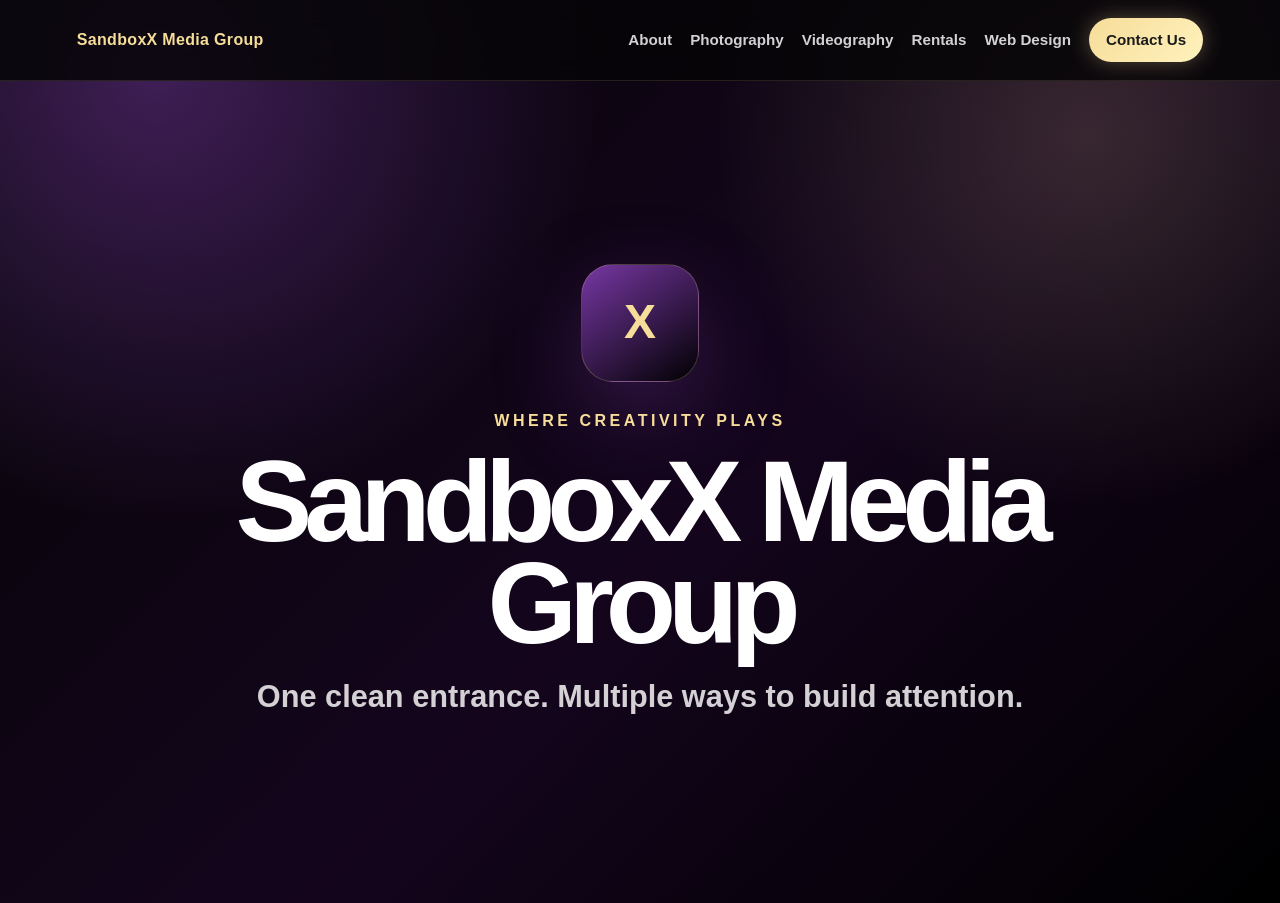
==== commit 3e5e78dd: "update 6" ====
--- a/index.html
+++ b/index.html
@@ -1,44 +1 @@
-<!DOCTYPE html>
-<html lang="en">
-<head>
-  <meta charset="UTF-8" />
-  <meta name="viewport" content="width=device-width, initial-scale=1.0" />
-  <title>SandboxX Media Group | Where Creativity Plays</title>
-  <meta name="description" content="SandboxX Media Group is a Canadian creative media company for photography, videography, rentals, web design, and creative production." />
-  <link rel="stylesheet" href="style.css" />
-</head>
-<body class="luxe-body home-minimal-body">
-  <header class="site-header home-header">
-    <a href="index.html" class="site-logo">SandboxX Media Group</a>
-    <button class="menu-toggle" aria-label="Open navigation">☰</button>
-    <nav class="site-nav home-nav">
-      <a href="about.html">About</a>
-      <a href="photography.html">Photography</a>
-      <a href="videography.html">Videography</a>
-      <a href="rentals.html">Rentals</a>
-      <a href="web-design.html">Web Design</a>
-      <a href="contact.html" class="nav-cta">Contact Us</a>
-    </nav>
-  </header>
-
-  <main class="home-minimal-main">
-    <section class="home-splash" aria-label="SandboxX Media Group homepage">
-      <div class="home-logo-mark" aria-hidden="true">SX</div>
-      <p class="eyebrow">SandboxX Media Group</p>
-      <h1>SandboxX Media Group</h1>
-      <p class="home-tagline">Where Creativity Plays.</p>
-    </section>
-
-    <section class="home-launchpad" aria-label="Explore SandboxX services">
-      <p class="eyebrow">Choose Your Mission</p>
-      <h2>One clean entrance. Multiple ways to build attention.</h2>
-    </section>
-
-  </main>
-
-  <footer class="site-footer home-footer">
-    <p>© SandboxX Media Group. Where Creativity Plays.</p>
-  </footer>
-<script src="script.js"></script>
-</body>
-</html>
+<!DOCTYPE html><html lang="en"><head><meta charset="UTF-8"><meta name="viewport" content="width=device-width, initial-scale=1.0"><title>SandboxX Media Group</title><link rel="stylesheet" href="style.css"></head><body><div class="site-shell"><header class="site-header"><a class="site-logo" href="index.html">SandboxX Media Group</a><button class="mobile-toggle" onclick="toggleMenu()">☰</button><nav class="site-nav"><a href="about.html">About</a><a href="photography.html">Photography</a><a href="videography.html">Videography</a><a href="rentals.html">Rentals</a><a href="web-design.html">Web Design</a><a href="about.html#contact" class="contact-link">Contact Us</a></nav></header><main class="home-hero"><section class="home-card"><div class="logo-emblem">X</div><p class="tagline">Where Creativity Plays</p><h1>SandboxX Media Group</h1><p class="home-line">One clean entrance. Multiple ways to build attention.</p></section></main></div><script src="script.js"></script></body></html>
--- a/style.css
+++ b/style.css
@@ -1,1455 +1,18 @@
 :root {
-  --sx-purple: #823db2;
-  --sx-purple-dark: #4c1c70;
-  --sx-gold: #f6dd99;
-  --sx-black: #111111;
-  --sx-white: #ffffff;
-  --sx-soft: #f8f2df;
-
+  --purple: #823db2;
+  --purple-dark: #251030;
+  --gold: #f6dd99;
+  --black: #060508;
+  --white: #ffffff;
+  --muted: rgba(255,255,255,.72);
+  --panel: rgba(255,255,255,.075);
+  --line: rgba(246,221,153,.22);
   --ss-red: #B10F1A;
   --ss-red-dark: #5E080E;
-  --ss-gold: #F6DD99;
-  --ss-black: #1A1A1A;
-  --ss-cream: #FFF7E1;
-  --ss-white: #FFFFFF;
-  --ss-muted: #D9C7A4;
 }
-
-* {
-  box-sizing: border-box;
-  margin: 0;
-  padding: 0;
-}
-
-html {
-  scroll-behavior: smooth;
-}
-
-body {
-  font-family: Arial, Helvetica, sans-serif;
-  background: var(--sx-black);
-  color: var(--sx-white);
-  line-height: 1.6;
-  overflow-x: hidden;
-}
-
-a {
-  color: inherit;
-  text-decoration: none;
-}
-
-.site-header {
-  position: sticky;
-  top: 0;
-  z-index: 50;
-  width: 100%;
-  display: flex;
-  justify-content: space-between;
-  align-items: center;
-  padding: 20px 5%;
-  background: rgba(17, 17, 17, 0.88);
-  backdrop-filter: blur(14px);
-  border-bottom: 1px solid rgba(246, 221, 153, 0.18);
-}
-
-.site-logo {
-  font-weight: 900;
-  letter-spacing: 0.04em;
-  color: var(--sx-gold);
-}
-
-.site-nav {
-  display: flex;
-  align-items: center;
-  gap: 20px;
-}
-
-.site-nav a {
-  color: rgba(255,255,255,0.82);
-  font-size: 14px;
-  font-weight: 700;
-}
-
-.site-nav a:hover {
-  color: var(--sx-gold);
-}
-
-.menu-toggle {
-  display: none;
-  background: transparent;
-  border: 1px solid rgba(246, 221, 153, 0.4);
-  color: var(--sx-gold);
-  border-radius: 10px;
-  padding: 8px 12px;
-  font-size: 22px;
-}
-
-.sandbox-home-btn {
-  background: linear-gradient(135deg, var(--sx-purple), var(--sx-purple-dark));
-  color: var(--sx-gold) !important;
-  padding: 10px 16px;
-  border-radius: 999px;
-  border: 1px solid rgba(246, 221, 153, 0.35);
-  box-shadow: 0 8px 24px rgba(130, 61, 178, 0.28);
-}
-
-.sandbox-home-btn:hover {
-  transform: translateY(-2px);
-  box-shadow: 0 12px 30px rgba(130, 61, 178, 0.45);
-}
-
-.hero,
-.page-hero {
-  min-height: 72vh;
-  display: flex;
-  align-items: center;
-  padding: 90px 5%;
-  background:
-    radial-gradient(circle at 18% 18%, rgba(246, 221, 153, 0.16), transparent 28%),
-    radial-gradient(circle at 80% 20%, rgba(130, 61, 178, 0.35), transparent 30%),
-    linear-gradient(135deg, #13091d 0%, #111111 52%, #2b1740 100%);
-}
-
-.hero-content,
-.page-hero {
-  max-width: 900px;
-}
-
-.eyebrow,
-.section-label {
-  color: var(--sx-gold);
-  text-transform: uppercase;
-  letter-spacing: 0.18em;
-  font-size: 13px;
-  font-weight: 800;
-  margin-bottom: 16px;
-}
-
-.hero h1,
-.page-hero h1 {
-  font-size: clamp(44px, 7vw, 84px);
-  line-height: 0.95;
-  letter-spacing: -0.05em;
-  margin-bottom: 24px;
-}
-
-.hero-text,
-.page-hero p {
-  color: rgba(255,255,255,0.78);
-  font-size: 18px;
-  max-width: 760px;
-  margin-bottom: 28px;
-}
-
-.hero-actions {
-  display: flex;
-  gap: 14px;
-  flex-wrap: wrap;
-}
-
-.btn {
-  display: inline-flex;
-  align-items: center;
-  justify-content: center;
-  padding: 13px 22px;
-  border-radius: 999px;
-  font-weight: 800;
-  letter-spacing: 0.02em;
-  border: 1px solid transparent;
-  transition: 0.25s ease;
-  cursor: pointer;
-}
-
-.btn-primary {
-  background: var(--sx-gold);
-  color: var(--sx-black);
-  box-shadow: 0 15px 40px rgba(246,221,153,0.22);
-}
-
-.btn-primary:hover,
-.btn-outline:hover {
-  transform: translateY(-2px);
-}
-
-.btn-outline {
-  border-color: rgba(246,221,153,0.45);
-  color: var(--sx-gold);
-  background: rgba(255,255,255,0.04);
-}
-
-.mission-section {
-  width: 100%;
-  padding: 80px 20px;
-  display: flex;
-  justify-content: center;
-  align-items: center;
-}
-
-.mission-card {
-  max-width: 950px;
-  width: 100%;
-  padding: 45px;
-  border-radius: 28px;
-  background: linear-gradient(135deg, rgba(130, 61, 178, 0.95), rgba(20, 20, 20, 0.95));
-  border: 1px solid rgba(246, 221, 153, 0.45);
-  box-shadow: 0 0 35px rgba(130, 61, 178, 0.45);
-  text-align: center;
-}
-
-.mission-card h2,
-.section-heading h2 {
-  color: #ffffff;
-  font-size: clamp(2rem, 5vw, 3.5rem);
-  line-height: 1;
-  margin-bottom: 20px;
-}
-
-.mission-card p,
-.content-card p,
-.feature-card p {
-  color: #f4f4f4;
-  font-size: 1.05rem;
-  line-height: 1.8;
-}
-
-.feature-grid-section,
-.page-main {
-  padding: 80px 5%;
-}
-
-.centered {
-  text-align: center;
-  max-width: 820px;
-  margin: 0 auto 34px;
-}
-
-.feature-grid {
-  display: grid;
-  grid-template-columns: repeat(4, 1fr);
-  gap: 18px;
-}
-
-.services-list {
-  grid-template-columns: repeat(3, 1fr);
-}
-
-.feature-card,
-.content-card {
-  padding: 28px;
-  border-radius: 28px;
-  background: linear-gradient(145deg, rgba(255,255,255,0.08), rgba(255,255,255,0.03));
-  border: 1px solid rgba(246,221,153,0.14);
-}
-
-.feature-card h3,
-.content-card h2 {
-  color: var(--sx-gold);
-  margin-bottom: 12px;
-}
-
-.contact-card a {
-  color: var(--sx-gold);
-}
-
-.site-footer {
-  padding: 32px 5%;
-  color: rgba(255,255,255,0.55);
-  border-top: 1px solid rgba(246,221,153,0.12);
-}
-
-/* Skull & Scorpion Photography Page */
-.skull-page {
-  background: var(--ss-black);
-  color: var(--ss-white);
-}
-
-.ss-page-wrap {
-  background:
-    radial-gradient(circle at 20% 10%, rgba(246, 221, 153, 0.16), transparent 28%),
-    radial-gradient(circle at 85% 25%, rgba(177, 15, 26, 0.34), transparent 30%),
-    linear-gradient(135deg, #120b0c 0%, #1a1a1a 45%, #39080d 100%);
-  min-height: 100vh;
-}
-
-.ss-nav {
-  width: min(1180px, 92%);
-  margin: 0 auto;
-  padding: 24px 0;
-  display: flex;
-  justify-content: space-between;
-  align-items: center;
-  gap: 20px;
-}
-
-.ss-brand-lockup {
-  display: flex;
-  align-items: center;
-  gap: 14px;
-  font-weight: 800;
-  letter-spacing: 0.08em;
-  text-transform: uppercase;
-}
-
-.ss-brand-lockup small {
-  color: rgba(255,255,255,0.58);
-  letter-spacing: .08em;
-}
-
-.ss-logo-mark {
-  width: 54px;
-  height: 54px;
-  border: 2px solid var(--ss-gold);
-  border-radius: 16px;
-  display: grid;
-  place-items: center;
-  background: linear-gradient(145deg, rgba(177,15,26,0.9), rgba(26,26,26,0.92));
-  box-shadow: 0 12px 35px rgba(0,0,0,0.35);
-}
-
-.ss-logo-mark span {
-  color: var(--ss-gold);
-  font-size: 20px;
-  font-weight: 900;
-}
-
-.ss-nav-links {
-  display: flex;
-  align-items: center;
-  gap: 18px;
-  color: rgba(255,255,255,0.82);
-  font-size: 14px;
-}
-
-.ss-nav-links a:hover {
-  color: var(--ss-gold);
-}
-
-.ss-btn-primary {
-  background: var(--ss-gold);
-  color: var(--ss-black);
-  box-shadow: 0 15px 40px rgba(246,221,153,0.22);
-}
-
-.ss-btn-primary:hover {
-  transform: translateY(-2px);
-  box-shadow: 0 20px 55px rgba(246,221,153,0.34);
-}
-
-.ss-btn-outline {
-  border-color: rgba(246,221,153,0.45);
-  color: var(--ss-gold);
-  background: rgba(255,255,255,0.04);
-  backdrop-filter: blur(10px);
-}
-
-.ss-btn-outline:hover {
-  background: rgba(246,221,153,0.12);
-}
-
-.ss-hero {
-  width: min(1180px, 92%);
-  margin: 0 auto;
-  padding: 78px 0 90px;
-  display: grid;
-  grid-template-columns: 1.08fr 0.92fr;
-  align-items: center;
-  gap: 56px;
-}
-
-.ss-eyebrow {
-  color: var(--ss-gold);
-  text-transform: uppercase;
-  letter-spacing: 0.18em;
-  font-size: 13px;
-  font-weight: 800;
-  margin-bottom: 18px;
-}
-
-.ss-hero h1 {
-  font-size: clamp(44px, 7vw, 82px);
-  line-height: 0.95;
-  letter-spacing: -0.06em;
-  margin-bottom: 24px;
-}
-
-.ss-hero h1 span {
-  color: var(--ss-gold);
-}
-
-.ss-hero p {
-  max-width: 630px;
-  color: rgba(255,255,255,0.78);
-  font-size: 18px;
-  margin-bottom: 30px;
-}
-
-.ss-hero-actions {
-  display: flex;
-  gap: 14px;
-  flex-wrap: wrap;
-  margin-bottom: 34px;
-}
-
-.ss-proof-row {
-  display: grid;
-  grid-template-columns: repeat(3, minmax(0, 1fr));
-  gap: 12px;
-  max-width: 620px;
-}
-
-.ss-proof-card {
-  padding: 18px;
-  border-radius: 22px;
-  background: rgba(255,255,255,0.06);
-  border: 1px solid rgba(246,221,153,0.14);
-}
-
-.ss-proof-card strong {
-  display: block;
-  color: var(--ss-gold);
-  font-size: 22px;
-  margin-bottom: 4px;
-}
-
-.ss-proof-card span {
-  color: rgba(255,255,255,0.7);
-  font-size: 13px;
-}
-
-.ss-hero-visual {
-  position: relative;
-  min-height: 520px;
-  border-radius: 36px;
-  overflow: hidden;
-  border: 1px solid rgba(246,221,153,0.2);
-  background:
-    linear-gradient(rgba(26,26,26,0.08), rgba(26,26,26,0.08)),
-    repeating-linear-gradient(0deg, transparent 0 42px, rgba(246,221,153,0.12) 43px, rgba(246,221,153,0.12) 45px),
-    repeating-linear-gradient(90deg, transparent 0 42px, rgba(246,221,153,0.12) 43px, rgba(246,221,153,0.12) 45px),
-    linear-gradient(145deg, var(--ss-red) 0%, #22090c 100%);
-  box-shadow: 0 40px 90px rgba(0,0,0,0.45);
-}
-
-.ss-hero-visual::before {
-  content: "";
-  position: absolute;
-  inset: 28px;
-  border-radius: 30px;
-  border: 1px solid rgba(246,221,153,0.24);
-}
-
-.ss-center-mark {
-  position: absolute;
-  inset: 0;
-  display: grid;
-  place-items: center;
-  padding: 40px;
-  text-align: center;
-}
-
-.ss-emblem {
-  width: 260px;
-  aspect-ratio: 1;
-  border-radius: 50%;
-  border: 3px solid var(--ss-gold);
-  background: radial-gradient(circle at center, rgba(246,221,153,0.16), rgba(26,26,26,0.9) 66%);
-  display: grid;
-  place-items: center;
-  margin: 0 auto 24px;
-  box-shadow: inset 0 0 40px rgba(246,221,153,0.1), 0 20px 60px rgba(0,0,0,0.42);
-}
-
-.ss-skull {
-  font-size: 86px;
-  filter: grayscale(1);
-}
-
-.ss-center-mark h2 {
-  color: var(--ss-gold);
-  text-transform: uppercase;
-  letter-spacing: 0.14em;
-  font-size: 20px;
-}
-
-.ss-center-mark p {
-  max-width: 360px;
-  margin: 10px auto 0;
-  color: rgba(255,255,255,0.74);
-}
-
-.ss-section {
-  width: min(1180px, 92%);
-  margin: 0 auto;
-  padding: 82px 0;
-}
-
-.ss-section-heading {
-  display: flex;
-  justify-content: space-between;
-  gap: 30px;
-  align-items: end;
-  margin-bottom: 34px;
-}
-
-.ss-section-heading h2 {
-  font-size: clamp(32px, 4vw, 54px);
-  line-height: 1;
-  letter-spacing: -0.04em;
-}
-
-.ss-section-heading p {
-  max-width: 470px;
-  color: rgba(255,255,255,0.68);
-}
-
-.ss-services-grid {
-  display: grid;
-  grid-template-columns: repeat(4, 1fr);
-  gap: 18px;
-}
-
-.ss-service-card {
-  min-height: 260px;
-  padding: 28px;
-  border-radius: 30px;
-  background: linear-gradient(145deg, rgba(255,255,255,0.08), rgba(255,255,255,0.03));
-  border: 1px solid rgba(246,221,153,0.14);
-  position: relative;
-  overflow: hidden;
-}
-
-.ss-service-card::after {
-  content: "";
-  position: absolute;
-  width: 150px;
-  height: 150px;
-  border-radius: 50%;
-  right: -70px;
-  bottom: -70px;
-  background: rgba(177,15,26,0.32);
-}
-
-.ss-service-card h3 {
-  color: var(--ss-gold);
-  font-size: 22px;
-  margin-bottom: 12px;
-}
-
-.ss-service-card p {
-  color: rgba(255,255,255,0.7);
-  font-size: 15px;
-}
-
-.ss-portfolio-band {
-  width: 100%;
-  background: var(--ss-cream);
-  color: var(--ss-black);
-  padding: 86px 0;
-}
-
-.ss-portfolio-inner {
-  width: min(1180px, 92%);
-  margin: 0 auto;
-}
-
-.ss-portfolio-band .ss-section-heading p,
-.ss-portfolio-band .ss-section-heading h2 {
-  color: var(--ss-black);
-}
-
-.ss-portfolio-grid {
-  display: grid;
-  grid-template-columns: 1.2fr 0.8fr 1fr;
-  gap: 18px;
-  margin-top: 34px;
-}
-
-.ss-portfolio-item {
-  min-height: 280px;
-  border-radius: 30px;
-  padding: 24px;
-  display: flex;
-  align-items: end;
-  background:
-    linear-gradient(180deg, rgba(26,26,26,0.08), rgba(26,26,26,0.82)),
-    linear-gradient(135deg, var(--ss-red), var(--ss-black));
-  color: white;
-  overflow: hidden;
-}
-
-.ss-portfolio-item:nth-child(2) {
-  min-height: 420px;
-  background:
-    linear-gradient(180deg, rgba(26,26,26,0.05), rgba(26,26,26,0.82)),
-    linear-gradient(135deg, #201415, var(--ss-red));
-}
-
-.ss-portfolio-item:nth-child(3) {
-  background:
-    linear-gradient(180deg, rgba(26,26,26,0.05), rgba(26,26,26,0.82)),
-    linear-gradient(135deg, var(--ss-black), #7b0c14);
-}
-
-.ss-portfolio-item h3 {
-  color: var(--ss-gold);
-  font-size: 24px;
-  margin-bottom: 6px;
-}
-
-.ss-process {
-  display: grid;
-  grid-template-columns: repeat(3, 1fr);
-  gap: 18px;
-}
-
-.ss-step {
-  padding: 28px;
-  border-radius: 30px;
-  background: rgba(255,255,255,0.06);
-  border: 1px solid rgba(246,221,153,0.16);
-}
-
-.ss-number {
-  color: var(--ss-gold);
-  font-size: 42px;
-  font-weight: 900;
-  line-height: 1;
-  margin-bottom: 18px;
-}
-
-.ss-step h3 {
-  font-size: 22px;
-  margin-bottom: 10px;
-}
-
-.ss-step p {
-  color: rgba(255,255,255,0.68);
-}
-
-.ss-cta {
-  text-align: center;
-  padding: 90px 30px;
-  border-radius: 42px;
-  background:
-    radial-gradient(circle at center top, rgba(246,221,153,0.2), transparent 32%),
-    linear-gradient(135deg, var(--ss-red), var(--ss-black));
-  border: 1px solid rgba(246,221,153,0.22);
-  box-shadow: 0 30px 80px rgba(0,0,0,0.35);
-}
-
-.ss-cta h2 {
-  font-size: clamp(34px, 5vw, 64px);
-  line-height: 1;
-  margin-bottom: 18px;
-}
-
-.ss-cta p {
-  max-width: 660px;
-  margin: 0 auto 28px;
-  color: rgba(255,255,255,0.76);
-  font-size: 18px;
-}
-
-.ss-contact-strip {
-  display: flex;
-  justify-content: center;
-  gap: 14px;
-  flex-wrap: wrap;
-  margin-top: 24px;
-  color: var(--ss-gold);
-  font-weight: 800;
-}
-
-.ss-footer {
-  width: min(1180px, 92%);
-  margin: 0 auto;
-  padding: 34px 0 44px;
-  color: rgba(255,255,255,0.52);
-  display: flex;
-  justify-content: space-between;
-  gap: 20px;
-  flex-wrap: wrap;
-  font-size: 14px;
-}
-
-@media (max-width: 920px) {
-  .site-nav,
-  .ss-nav-links {
-    display: none;
-    position: absolute;
-    top: 76px;
-    left: 5%;
-    right: 5%;
-    flex-direction: column;
-    align-items: stretch;
-    padding: 20px;
-    border-radius: 20px;
-    background: rgba(17,17,17,0.96);
-    border: 1px solid rgba(246,221,153,0.2);
-  }
-
-  .site-nav.open,
-  .ss-nav-links.open {
-    display: flex;
-  }
-
-  .menu-toggle {
-    display: block;
-  }
-
-  .feature-grid,
-  .services-list,
-  .ss-services-grid,
-  .ss-process,
-  .ss-portfolio-grid,
-  .ss-proof-row {
-    grid-template-columns: 1fr;
-  }
-
-  .ss-hero {
-    grid-template-columns: 1fr;
-    padding-top: 46px;
-  }
-
-  .ss-hero-visual {
-    min-height: 420px;
-  }
-
-  .ss-section-heading {
-    display: block;
-  }
-
-  .ss-section-heading p {
-    margin-top: 14px;
-  }
-
-  .ss-nav {
-    align-items: center;
-  }
-}
-
-
-/* === SandboxX 2026 Luxe Update Layer === */
-.luxe-body {
-  background:
-    radial-gradient(circle at 10% 5%, rgba(130, 61, 178, 0.34), transparent 34%),
-    radial-gradient(circle at 90% 18%, rgba(246, 221, 153, 0.15), transparent 30%),
-    linear-gradient(135deg, #050505, #120817 55%, #000000);
-}
-.nav-cta {
-  background: linear-gradient(135deg, var(--sx-gold), #fff7d7);
-  color: #151015 !important;
-  padding: 10px 18px;
-  border-radius: 999px;
-  font-weight: 900;
-  box-shadow: 0 0 22px rgba(246, 221, 153, 0.45);
-}
-.nav-cta:hover { transform: translateY(-2px); box-shadow: 0 0 35px rgba(246, 221, 153, 0.75); color: #000 !important; }
-.hollywood-hero,
-.luxe-page {
-  background:
-    radial-gradient(circle at top left, rgba(130, 61, 178, 0.45), transparent 35%),
-    radial-gradient(circle at bottom right, rgba(246, 221, 153, 0.20), transparent 35%),
-    linear-gradient(135deg, #050505, #17091f 55%, #000000);
-  color: #fff;
-}
-.hollywood-hero { min-height: 90vh; display: flex; align-items: center; padding: 90px 8%; position: relative; overflow: hidden; }
-.hollywood-hero::after { content:""; position:absolute; inset:0; background: linear-gradient(90deg, rgba(255,255,255,0.04) 1px, transparent 1px), linear-gradient(rgba(255,255,255,0.03) 1px, transparent 1px); background-size: 64px 64px; mask-image: radial-gradient(circle at center, black, transparent 70%); pointer-events:none; }
-.hero-content { max-width: 930px; position: relative; z-index: 1; }
-.hero-content h1, .about-hero h1, .cinematic-page-hero h1 { font-size: clamp(3rem, 7vw, 6rem); line-height: 0.95; letter-spacing: -0.065em; margin-bottom: 24px; }
-.hero-contact { border: 0; }
-.luxe-section { padding-top: 90px; padding-bottom: 90px; }
-.pop-card { background: linear-gradient(145deg, rgba(255,255,255,0.09), rgba(255,255,255,0.035)); border: 1px solid rgba(246,221,153,0.20); box-shadow: 0 25px 70px rgba(0,0,0,0.34); }
-.pop-card:hover { transform: translateY(-6px); box-shadow: 0 35px 90px rgba(130,61,178,0.28); }
-.about-hero { padding: 100px 8% 50px; text-align: center; }
-.about-hero p { max-width: 850px; margin: 0 auto; color: rgba(255,255,255,0.78); font-size: 1.15rem; }
-.about-grid { display: grid; grid-template-columns: repeat(3, 1fr); gap: 22px; padding: 50px 8%; }
-.about-card { padding: 32px; border-radius: 28px; background: rgba(255,255,255,0.07); border: 1px solid rgba(246,221,153,0.22); box-shadow: 0 25px 70px rgba(0,0,0,0.35); }
-.about-card h2 { color: var(--sx-gold); margin-bottom: 14px; }
-.about-card p { color: rgba(255,255,255,0.76); margin-bottom: 14px; }
-.contact-panel { margin: 60px auto 100px; width: min(900px, 90%); padding: 45px; border-radius: 34px; text-align: center; background: linear-gradient(135deg, rgba(130,61,178,0.95), rgba(0,0,0,0.95)); border: 1px solid rgba(246,221,153,0.35); box-shadow: 0 0 45px rgba(130,61,178,0.45); }
-.contact-panel h2 { font-size: clamp(2rem, 5vw, 4rem); margin-bottom: 25px; }
-.contact-form { display: grid; gap: 15px; }
-.contact-form input, .contact-form textarea { width: 100%; padding: 16px; border-radius: 16px; border: 1px solid rgba(246,221,153,0.28); background: rgba(255,255,255,0.08); color: #fff; font-size: 1rem; }
-.contact-form textarea { min-height: 160px; resize: vertical; }
-.contact-form input::placeholder, .contact-form textarea::placeholder { color: rgba(255,255,255,0.55); }
-.cinematic-page-hero { padding-top: 95px; padding-bottom: 60px; }
-.spotlight-card { text-align: center; margin-top: 40px; }
-.contact-strip { display:flex; justify-content:center; gap:14px; flex-wrap:wrap; margin-top:24px; color: var(--sx-gold); font-weight:800; }
-.skull-page .sandbox-home-btn { border:1px solid rgba(246,221,153,0.55); color: var(--ss-gold) !important; padding: 10px 16px; border-radius: 999px; background: rgba(255,255,255,0.04); }
-.skull-page .sandbox-home-btn:hover { background: rgba(246,221,153,0.12); }
-@media (max-width: 900px) { .about-grid { grid-template-columns: 1fr; } .hollywood-hero { min-height:auto; padding:70px 6%; } }
-
-
-/* Marketplace-inspired upgrade layer */
-.section-subtext {
-  max-width: 820px;
-  margin: 14px auto 0;
-  color: rgba(255,255,255,0.72);
-  font-size: 1.05rem;
-}
-
-.platform-strip {
-  padding-top: 70px;
-}
-
-.category-pills {
-  width: min(1080px, 92%);
-  margin: 28px auto 0;
-  display: flex;
-  flex-wrap: wrap;
-  gap: 12px;
-  justify-content: center;
-}
-
-.category-pills a {
-  padding: 12px 18px;
-  border-radius: 999px;
-  border: 1px solid rgba(246,221,153,0.26);
-  background: rgba(255,255,255,0.07);
-  color: rgba(255,255,255,0.88);
-  font-weight: 800;
-  box-shadow: 0 12px 35px rgba(0,0,0,0.22);
-  transition: 0.25s ease;
-}
-
-.category-pills a:hover {
-  transform: translateY(-2px) scale(1.02);
-  color: #111;
-  background: var(--sx-gold);
-  box-shadow: 0 18px 45px rgba(246,221,153,0.26);
-}
-
-.process-luxe,
-.package-grid,
-.trust-grid {
-  width: min(1180px, 92%);
-  margin: 32px auto 0;
-  display: grid;
-  gap: 18px;
-}
-
-.process-luxe,
-.package-grid {
-  grid-template-columns: repeat(3, minmax(0, 1fr));
-}
-
-.process-card,
-.package-card,
-.trust-grid article {
-  padding: 30px;
-  border-radius: 30px;
-  background: linear-gradient(145deg, rgba(255,255,255,0.09), rgba(255,255,255,0.035));
-  border: 1px solid rgba(246,221,153,0.16);
-  box-shadow: 0 24px 70px rgba(0,0,0,0.28);
-}
-
-.process-card span {
-  color: var(--sx-gold);
-  font-size: 44px;
-  font-weight: 950;
-  line-height: 1;
-}
-
-.process-card h3,
-.package-card h3 {
-  margin: 16px 0 10px;
-  font-size: 1.45rem;
-  color: #fff;
-}
-
-.process-card p,
-.package-card p,
-.trust-grid span {
-  color: rgba(255,255,255,0.72);
-}
-
-.package-card .tag {
-  display: inline-flex;
-  color: #111;
-  background: var(--sx-gold);
-  padding: 7px 12px;
-  border-radius: 999px;
-  font-size: 0.78rem;
-  font-weight: 900;
-  text-transform: uppercase;
-  letter-spacing: 0.08em;
-}
-
-.package-card .btn {
-  margin-top: 22px;
-}
-
-.featured-package {
-  transform: translateY(-10px);
-  border-color: rgba(246,221,153,0.5);
-  background: radial-gradient(circle at top, rgba(246,221,153,0.18), transparent 34%), linear-gradient(145deg, rgba(130,61,178,0.42), rgba(255,255,255,0.055));
-}
-
-.trust-grid {
-  grid-template-columns: repeat(4, minmax(0, 1fr));
-}
-
-.trust-grid strong {
-  display: block;
-  color: var(--sx-gold);
-  font-size: 1.1rem;
-  margin-bottom: 8px;
-}
-
-.about-marketplace-notes,
-.brief-helper {
-  padding: 60px 0;
-}
-
-.compact-packages {
-  padding: 40px 0 20px;
-}
-
-.ss-package-zone {
-  border-top: 1px solid rgba(246,221,153,0.13);
-}
-
-@media (max-width: 900px) {
-  .process-luxe,
-  .package-grid,
-  .trust-grid {
-    grid-template-columns: 1fr;
-  }
-
-  .featured-package {
-    transform: none;
-  }
-}
-
-
-/* Minimal Homepage Update */
-.home-minimal-body {
-  min-height: 100vh;
-  background:
-    radial-gradient(circle at 18% 18%, rgba(246,221,153,0.22), transparent 25%),
-    radial-gradient(circle at 82% 20%, rgba(130,61,178,0.42), transparent 32%),
-    radial-gradient(circle at 50% 90%, rgba(246,221,153,0.12), transparent 35%),
-    linear-gradient(135deg, #050505 0%, #14071f 48%, #000000 100%);
-}
-
-.home-header {
-  background: rgba(5, 5, 5, 0.74);
-}
-
-.home-minimal-main {
-  min-height: calc(100vh - 130px);
-  display: grid;
-  place-items: center;
-  padding: 64px 5%;
-}
-
-.home-splash {
-  width: min(980px, 94%);
-  text-align: center;
-  padding: 72px 30px;
-  border-radius: 42px;
-  background: linear-gradient(145deg, rgba(255,255,255,0.075), rgba(255,255,255,0.025));
-  border: 1px solid rgba(246,221,153,0.24);
-  box-shadow: 0 35px 100px rgba(0,0,0,0.45), 0 0 50px rgba(130,61,178,0.25);
-  position: relative;
-  overflow: hidden;
-}
-
-.home-splash::before {
-  content: "";
-  position: absolute;
-  inset: 18px;
-  border-radius: 32px;
-  border: 1px solid rgba(246,221,153,0.12);
-  pointer-events: none;
-}
-
-.home-logo-mark {
-  width: 118px;
-  height: 118px;
-  margin: 0 auto 26px;
-  border-radius: 32px;
-  display: grid;
-  place-items: center;
-  color: var(--sx-gold);
-  font-size: 42px;
-  font-weight: 950;
-  letter-spacing: -0.08em;
-  background: linear-gradient(145deg, var(--sx-purple), #16061f 65%, #000000);
-  border: 2px solid rgba(246,221,153,0.55);
-  box-shadow: 0 25px 70px rgba(0,0,0,0.48), 0 0 40px rgba(130,61,178,0.45);
-}
-
-.home-splash h1 {
-  font-size: clamp(44px, 8vw, 94px);
-  line-height: 0.92;
-  letter-spacing: -0.07em;
-  color: #ffffff;
-  margin-bottom: 18px;
-}
-
-.home-tagline {
-  color: var(--sx-gold);
-  font-size: clamp(22px, 4vw, 42px);
-  font-weight: 900;
-  letter-spacing: 0.02em;
-}
-
-.home-footer {
-  text-align: center;
-}
-
-.rental-grid .feature-card,
-.website-grid .feature-card {
-  min-height: 220px;
-}
-
-@media (max-width: 900px) {
-  .home-nav {
-    width: 100%;
-  }
-  .home-splash {
-    padding: 54px 22px;
-  }
-}
-
-
-/* === Sensation Upgrade: bolder navigation, mobile clarity, and high-conversion sections === */
-.site-header {
-  position: sticky;
-  top: 0;
-  z-index: 1000;
-  backdrop-filter: blur(18px);
-  background: rgba(5, 5, 8, 0.76);
-  border-bottom: 1px solid rgba(246, 221, 153, 0.14);
-}
-
-.site-logo {
-  text-shadow: 0 0 18px rgba(246, 221, 153, 0.28);
-}
-
-.site-nav a.active-link {
-  color: #f6dd99;
-  border-bottom: 2px solid #f6dd99;
-}
-
-.home-launchpad,
-.signal-strip {
-  width: min(1180px, 92%);
-  margin: 0 auto 80px;
-}
-
-.home-launchpad {
-  text-align: center;
-  padding: 10px 0 40px;
-}
-
-.home-launchpad h2 {
-  font-size: clamp(2rem, 4vw, 4.4rem);
-  line-height: 1;
-  margin-bottom: 30px;
-  color: #fff;
-}
-
-.launch-grid {
-  display: grid;
-  grid-template-columns: repeat(3, 1fr);
-  gap: 18px;
-}
-
-.launch-card {
-  min-height: 180px;
-  padding: 24px;
-  border-radius: 28px;
-  text-align: left;
-  background: linear-gradient(145deg, rgba(255,255,255,0.08), rgba(255,255,255,0.03));
-  border: 1px solid rgba(246,221,153,0.18);
-  box-shadow: 0 20px 55px rgba(0,0,0,0.28);
-  transition: transform .25s ease, border-color .25s ease, box-shadow .25s ease;
-}
-
-.launch-card:hover {
-  transform: translateY(-6px);
-  border-color: rgba(246,221,153,0.62);
-  box-shadow: 0 24px 70px rgba(130,61,178,0.35);
-}
-
-.launch-card span {
-  color: #f6dd99;
-  font-weight: 900;
-  letter-spacing: .14em;
-}
-
-.launch-card strong {
-  display: block;
-  color: #fff;
-  font-size: 1.35rem;
-  margin: 18px 0 8px;
-}
-
-.launch-card em {
-  display: block;
-  color: rgba(255,255,255,0.68);
-  font-style: normal;
-}
-
-.featured-launch {
-  background: linear-gradient(135deg, rgba(246,221,153,.94), rgba(130,61,178,.72));
-}
-
-.featured-launch span,
-.featured-launch strong,
-.featured-launch em {
-  color: #111;
-}
-
-.signal-strip {
-  display: grid;
-  grid-template-columns: repeat(3, 1fr);
-  gap: 14px;
-}
-
-.signal-strip div {
-  padding: 22px;
-  border-radius: 24px;
-  background: rgba(0,0,0,.42);
-  border: 1px solid rgba(246,221,153,.16);
-}
-
-.signal-strip strong {
-  display: block;
-  color: #f6dd99;
-  margin-bottom: 6px;
-}
-
-.signal-strip span {
-  color: rgba(255,255,255,.68);
-}
-
-.founder-signal {
-  width: min(1100px, 92%);
-  margin: 0 auto;
-}
-
-.founder-card {
-  text-align: center;
-  padding: 46px;
-  border-radius: 36px;
-  background:
-    radial-gradient(circle at 15% 10%, rgba(246,221,153,.24), transparent 30%),
-    radial-gradient(circle at 85% 80%, rgba(130,61,178,.40), transparent 34%),
-    linear-gradient(135deg, rgba(0,0,0,.72), rgba(20,9,28,.92));
-}
-
-.founder-card h2,
-.what-you-get h2,
-.final-cta h2 {
-  font-size: clamp(2rem, 4vw, 4rem);
-  line-height: 1;
-  margin-bottom: 18px;
-}
-
-.badge-row {
-  display: flex;
-  justify-content: center;
-  gap: 10px;
-  flex-wrap: wrap;
-  margin-top: 26px;
-}
-
-.badge-row span {
-  padding: 10px 14px;
-  border-radius: 999px;
-  background: rgba(246,221,153,.12);
-  color: #f6dd99;
-  border: 1px solid rgba(246,221,153,.24);
-  font-weight: 800;
-}
-
-.what-you-get {
-  width: min(1000px, 92%);
-  margin: 0 auto;
-}
-
-.premium-card ul {
-  list-style: none;
-  padding: 0;
-  margin-top: 18px;
-  display: grid;
-  gap: 12px;
-}
-
-.premium-card li {
-  padding: 14px 16px;
-  border-radius: 16px;
-  background: rgba(255,255,255,.06);
-  color: rgba(255,255,255,.82);
-}
-
-.final-cta {
-  width: min(1000px, 92%);
-  margin: 60px auto 90px;
-  padding: 58px 26px;
-  text-align: center;
-  border-radius: 38px;
-  background:
-    radial-gradient(circle at top, rgba(246,221,153,.2), transparent 32%),
-    linear-gradient(135deg, rgba(130,61,178,.94), rgba(0,0,0,.94));
-  border: 1px solid rgba(246,221,153,.26);
-  box-shadow: 0 30px 90px rgba(0,0,0,.36);
-}
-
-.contact-select {
-  width: 100%;
-  padding: 16px;
-  border-radius: 16px;
-  border: 1px solid rgba(246,221,153,0.28);
-  background: rgba(255,255,255,0.08);
-  color: #ffffff;
-  font-size: 1rem;
-}
-
-.contact-select option {
-  color: #111;
-}
-
-.quick-actions {
-  position: sticky;
-  bottom: 0;
-  z-index: 999;
-  display: grid;
-  grid-template-columns: repeat(3, 1fr);
-  gap: 1px;
-  background: rgba(0,0,0,.92);
-  border-top: 1px solid rgba(246,221,153,.22);
-}
-
-.quick-actions a {
-  text-align: center;
-  padding: 12px 8px;
-  color: #f6dd99;
-  font-weight: 900;
-  font-size: .92rem;
-}
-
-.quick-actions a:hover {
-  background: rgba(246,221,153,.12);
-}
-
-@media (max-width: 900px) {
-  .menu-toggle {
-    display: inline-flex;
-    align-items: center;
-    justify-content: center;
-    min-width: 44px;
-    min-height: 44px;
-    border-radius: 14px;
-    border: 1px solid rgba(246,221,153,.25);
-    background: rgba(255,255,255,.08);
-    color: #f6dd99;
-    font-size: 1.4rem;
-  }
-
-  .site-nav {
-    display: none;
-    position: absolute;
-    left: 4%;
-    right: 4%;
-    top: 74px;
-    padding: 18px;
-    border-radius: 24px;
-    background: rgba(8,8,12,.96);
-    border: 1px solid rgba(246,221,153,.22);
-    box-shadow: 0 30px 80px rgba(0,0,0,.45);
-  }
-
-  .site-nav.open {
-    display: grid;
-    gap: 12px;
-  }
-
-  .site-nav a {
-    padding: 12px 14px;
-  }
-
-  .launch-grid,
-  .signal-strip {
-    grid-template-columns: 1fr;
-  }
-
-  .quick-actions a {
-    font-size: .78rem;
-  }
-}
-
-@media (min-width: 901px) {
-  .menu-toggle {
-    display: none;
-  }
-}
-
-
-/* === Clean Layout Fix: easier on the eyes, less jumbled === */
-.home-minimal-main {
-  min-height: calc(100vh - 130px);
-  display: flex;
-  flex-direction: column;
-  align-items: center;
-  justify-content: center;
-  gap: 34px;
-  padding: 58px 5% 80px;
-}
-
-.home-splash {
-  max-width: 920px;
-}
-
-.home-launchpad {
-  margin: 0 auto 20px;
-  padding: 0;
-  max-width: 920px;
-}
-
-.home-launchpad .eyebrow {
-  margin-bottom: 12px;
-}
-
-.home-launchpad h2 {
-  max-width: 860px;
-  margin: 0 auto;
-  font-size: clamp(1.75rem, 4vw, 3.4rem);
-  line-height: 1.05;
-}
-
-.page-main {
-  padding: 0 0 70px;
-}
-
-.page-hero,
-.cinematic-page-hero {
-  width: min(1120px, 92%);
-  max-width: none;
-  margin: 42px auto 36px;
-  min-height: auto;
-  display: flex;
-  flex-direction: column;
-  align-items: flex-start;
-  justify-content: center;
-  gap: 0;
-  padding: clamp(46px, 7vw, 86px);
-  border-radius: 42px;
-  border: 1px solid rgba(246,221,153,0.18);
-  box-shadow: 0 30px 90px rgba(0,0,0,0.35);
-}
-
-.page-hero h1,
-.cinematic-page-hero h1 {
-  max-width: 900px;
-  font-size: clamp(2.5rem, 6vw, 5.4rem);
-}
-
-.page-hero p,
-.cinematic-page-hero p {
-  max-width: 760px;
-  font-size: clamp(1rem, 1.5vw, 1.18rem);
-}
-
-.page-hero .hero-actions,
-.cinematic-page-hero .hero-actions {
-  margin-top: 4px;
-}
-
-.feature-grid,
-.services-list,
-.package-grid,
-.process-luxe,
-.trust-grid,
-.what-you-get,
-.founder-signal,
-.about-marketplace-notes,
-.brief-helper {
-  width: min(1120px, 92%);
-  margin-left: auto;
-  margin-right: auto;
-}
-
-.feature-grid.services-list {
-  display: grid;
-  grid-template-columns: repeat(2, minmax(0, 1fr));
-  gap: 22px;
-  padding: 34px 0;
-}
-
-.feature-card,
-.content-card,
-.package-card,
-.process-card,
-.about-card {
-  line-height: 1.65;
-}
-
-.feature-card h3,
-.package-card h3,
-.content-card h2,
-.about-card h2 {
-  line-height: 1.15;
-}
-
-.package-section,
-.compact-packages,
-.brief-helper,
-.about-marketplace-notes,
-.luxe-section {
-  padding: 56px 0;
-}
-
-.section-heading.centered {
-  max-width: 850px;
-  margin-left: auto;
-  margin-right: auto;
-  text-align: center;
-}
-
-.section-heading.centered h2 {
-  line-height: 1.08;
-}
-
-.contact-panel,
-.final-cta {
-  margin-top: 48px;
-  margin-bottom: 82px;
-}
-
-.quick-actions {
-  backdrop-filter: blur(12px);
-}
-
-@media (max-width: 900px) {
-  .page-hero,
-  .cinematic-page-hero {
-    width: min(94%, 680px);
-    margin-top: 24px;
-    padding: 42px 24px;
-    border-radius: 30px;
-  }
-
-  .feature-grid.services-list,
-  .feature-grid,
-  .services-list,
-  .package-grid,
-  .process-luxe,
-  .trust-grid,
-  .about-grid {
-    grid-template-columns: 1fr !important;
-  }
-
-  .home-minimal-main {
-    padding: 38px 4% 70px;
-  }
-
-  .home-splash {
-    padding: 44px 20px;
-    border-radius: 30px;
-  }
-}
+*{box-sizing:border-box;margin:0;padding:0}
+html{scroll-behavior:smooth}
+body{font-family:Arial,Helvetica,sans-serif;background:var(--black);color:var(--white);line-height:1.6;overflow-x:hidden}a{color:inherit;text-decoration:none}.site-shell{min-height:100vh;background:radial-gradient(circle at 12% 8%,rgba(130,61,178,.45),transparent 32%),radial-gradient(circle at 85% 15%,rgba(246,221,153,.16),transparent 28%),linear-gradient(135deg,#050505,#14051d 55%,#000)}.site-header{position:sticky;top:0;z-index:50;display:flex;align-items:center;justify-content:space-between;gap:24px;padding:18px 6%;background:rgba(6,5,8,.86);border-bottom:1px solid rgba(246,221,153,.12);backdrop-filter:blur(14px)}.site-logo{font-weight:900;color:var(--gold);letter-spacing:.02em}.site-nav{display:flex;gap:18px;align-items:center}.site-nav a{font-weight:800;font-size:.95rem;color:rgba(255,255,255,.82);transition:.25s}.site-nav a:hover,.site-nav a.active{color:var(--gold)}.contact-link{background:linear-gradient(135deg,var(--gold),#fff2bd);color:#1a1a1a!important;padding:10px 17px;border-radius:999px;box-shadow:0 0 22px rgba(246,221,153,.32)}.mobile-toggle{display:none;background:transparent;color:var(--gold);border:1px solid var(--line);border-radius:12px;padding:8px 12px;font-size:1.2rem}.home-hero{min-height:calc(100vh - 78px);display:grid;place-items:center;text-align:center;padding:80px 6%}.home-card{max-width:980px}.logo-emblem{width:118px;height:118px;margin:0 auto 26px;border-radius:32px;border:1px solid var(--line);display:grid;place-items:center;background:linear-gradient(145deg,rgba(130,61,178,.9),rgba(0,0,0,.92));box-shadow:0 30px 90px rgba(130,61,178,.32);font-size:3rem;font-weight:900;color:var(--gold)}.home-hero h1{font-size:clamp(3.2rem,9vw,8rem);line-height:.88;letter-spacing:-.07em;margin-bottom:18px}.tagline{color:var(--gold);font-weight:900;letter-spacing:.22em;text-transform:uppercase;margin-bottom:18px}.home-line{font-size:clamp(1.2rem,2.4vw,2rem);color:rgba(255,255,255,.82);font-weight:700}.page-main{padding:70px 6%}.page-hero{max-width:1100px;margin:0 auto 44px;padding:72px 0;text-align:center}.eyebrow{color:var(--gold);text-transform:uppercase;letter-spacing:.18em;font-weight:900;margin-bottom:14px}.page-hero h1{font-size:clamp(2.6rem,6vw,5.7rem);line-height:.96;letter-spacing:-.055em;margin-bottom:20px}.page-hero p{max-width:820px;margin:0 auto;color:var(--muted);font-size:1.12rem}.content-grid{display:grid;grid-template-columns:repeat(3,1fr);gap:22px;max-width:1180px;margin:0 auto 58px}.content-card,.info-card{padding:30px;border-radius:28px;background:var(--panel);border:1px solid var(--line);box-shadow:0 24px 70px rgba(0,0,0,.28)}.content-card h2,.content-card h3,.info-card h2,.info-card h3{color:var(--gold);margin-bottom:12px}.content-card p,.info-card p{color:var(--muted);margin-bottom:12px}.easy-layout{display:grid;grid-template-columns:1fr 1fr;gap:28px;max-width:1120px;margin:0 auto 60px;align-items:stretch}.big-panel{padding:38px;border-radius:34px;background:linear-gradient(145deg,rgba(130,61,178,.18),rgba(255,255,255,.05));border:1px solid var(--line)}.big-panel h2{font-size:clamp(2rem,4vw,3.4rem);line-height:1;color:var(--gold);margin-bottom:18px}.list-clean{list-style:none;display:grid;gap:12px;color:var(--muted)}.list-clean li{padding:14px 16px;border-radius:16px;background:rgba(255,255,255,.06);border:1px solid rgba(246,221,153,.1)}.btn{display:inline-flex;align-items:center;justify-content:center;border-radius:999px;padding:14px 22px;font-weight:900;transition:.25s;border:1px solid transparent}.btn-primary{background:var(--gold);color:#111;box-shadow:0 15px 40px rgba(246,221,153,.22)}.btn-primary:hover{transform:translateY(-2px);box-shadow:0 20px 58px rgba(246,221,153,.35)}.btn-outline{border-color:var(--line);color:var(--gold);background:rgba(255,255,255,.04)}.center-cta{max-width:880px;margin:60px auto 0;text-align:center;padding:44px;border-radius:34px;background:linear-gradient(135deg,rgba(130,61,178,.9),rgba(0,0,0,.95));border:1px solid var(--line)}.center-cta h2{font-size:clamp(2rem,4vw,3.6rem);line-height:1.03;margin-bottom:14px}.center-cta p{color:var(--muted);margin-bottom:24px}.contact-panel{max-width:940px;margin:70px auto 20px;padding:46px;border-radius:36px;text-align:center;background:linear-gradient(135deg,rgba(130,61,178,.96),rgba(0,0,0,.96));border:1px solid rgba(246,221,153,.34);box-shadow:0 0 55px rgba(130,61,178,.38)}#contact{scroll-margin-top:100px}.contact-panel h2{font-size:clamp(2rem,4.6vw,4rem);line-height:1;margin-bottom:22px}.contact-form{display:grid;gap:14px}.contact-form input,.contact-form select,.contact-form textarea{width:100%;padding:16px;border-radius:16px;border:1px solid rgba(246,221,153,.26);background:rgba(255,255,255,.08);color:#fff;font-size:16px}.contact-form option{color:#111}.contact-form textarea{min-height:160px;resize:vertical}.site-footer{text-align:center;padding:34px 6%;color:rgba(255,255,255,.55);border-top:1px solid rgba(246,221,153,.1)}
+/* Skull & Scorpion */
+.ss-page{background:radial-gradient(circle at 20% 10%,rgba(246,221,153,.14),transparent 28%),radial-gradient(circle at 85% 25%,rgba(177,15,26,.34),transparent 30%),linear-gradient(135deg,#120b0c 0%,#1a1a1a 45%,#39080d 100%)}.ss-header{background:rgba(10,6,6,.9)}.ss-hero{max-width:1180px;margin:0 auto;padding:80px 6%;display:grid;grid-template-columns:1fr 1fr;gap:44px;align-items:center}.ss-hero h1{font-size:clamp(3rem,7vw,6.8rem);line-height:.92;letter-spacing:-.06em}.ss-hero h1 span{color:var(--gold)}.ss-hero p{color:var(--muted);font-size:1.12rem;margin:22px 0}.ss-visual{min-height:430px;border-radius:36px;border:1px solid rgba(246,221,153,.25);display:grid;place-items:center;text-align:center;background:repeating-linear-gradient(0deg,transparent 0 42px,rgba(246,221,153,.1) 43px,rgba(246,221,153,.1) 45px),repeating-linear-gradient(90deg,transparent 0 42px,rgba(246,221,153,.1) 43px,rgba(246,221,153,.1) 45px),linear-gradient(145deg,var(--ss-red),#22090c);box-shadow:0 40px 90px rgba(0,0,0,.45)}.ss-emblem{width:230px;aspect-ratio:1;border-radius:50%;border:3px solid var(--gold);display:grid;place-items:center;font-size:84px;background:radial-gradient(circle,rgba(246,221,153,.16),rgba(26,26,26,.9) 66%)}.ss-band{background:#fff7e1;color:#1a1a1a;padding:70px 6%}.ss-band .content-card{background:#fff;border-color:rgba(177,15,26,.18);box-shadow:0 18px 50px rgba(0,0,0,.14)}.ss-band h2,.ss-band h3{color:var(--ss-red)}
+@media(max-width:900px){.mobile-toggle{display:block}.site-header{align-items:flex-start}.site-nav{display:none;position:absolute;top:66px;left:6%;right:6%;flex-direction:column;align-items:stretch;padding:18px;border-radius:20px;background:rgba(6,5,8,.96);border:1px solid var(--line)}.site-nav.open{display:flex}.site-nav a{padding:10px}.content-grid,.easy-layout,.ss-hero{grid-template-columns:1fr}.page-main{padding:50px 5%}.page-hero{padding:46px 0}.ss-visual{min-height:340px}.home-hero{min-height:calc(100vh - 76px);padding:60px 5%}.home-hero h1{font-size:clamp(3rem,16vw,5rem)}}
